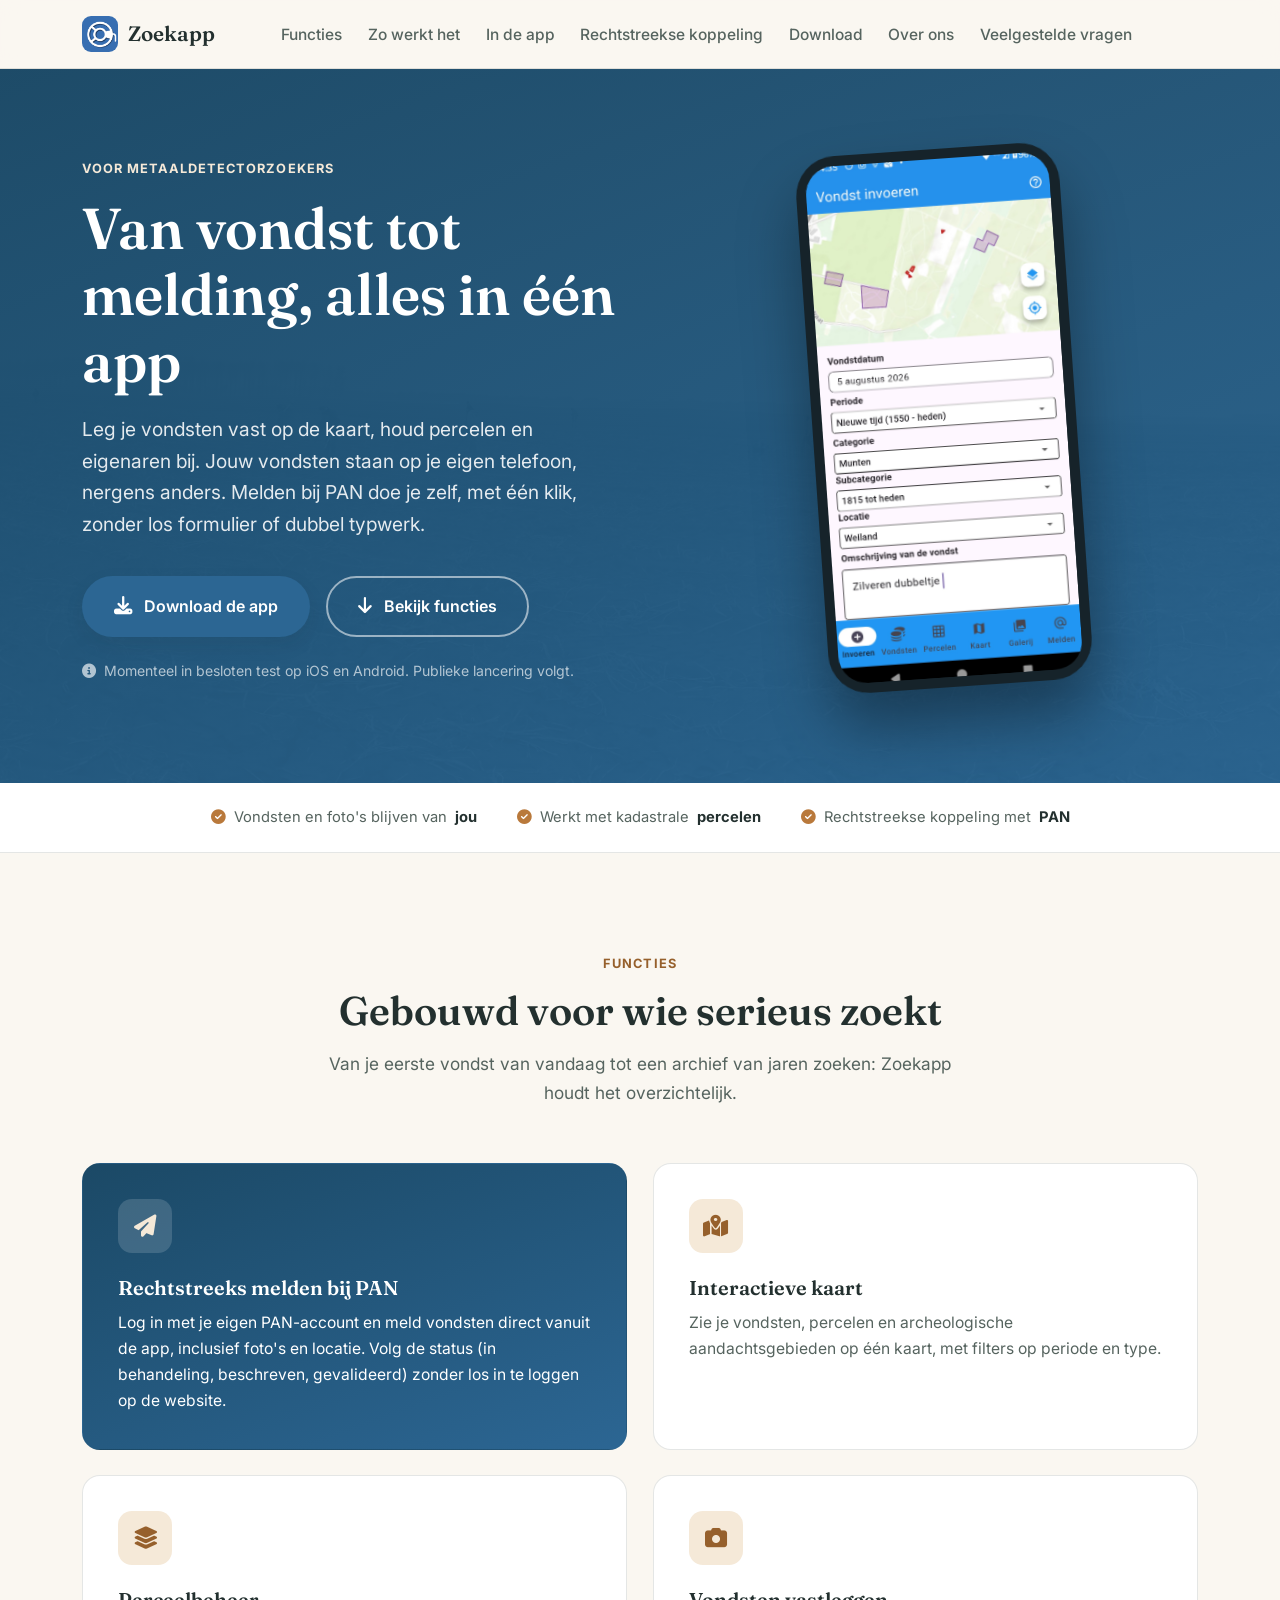
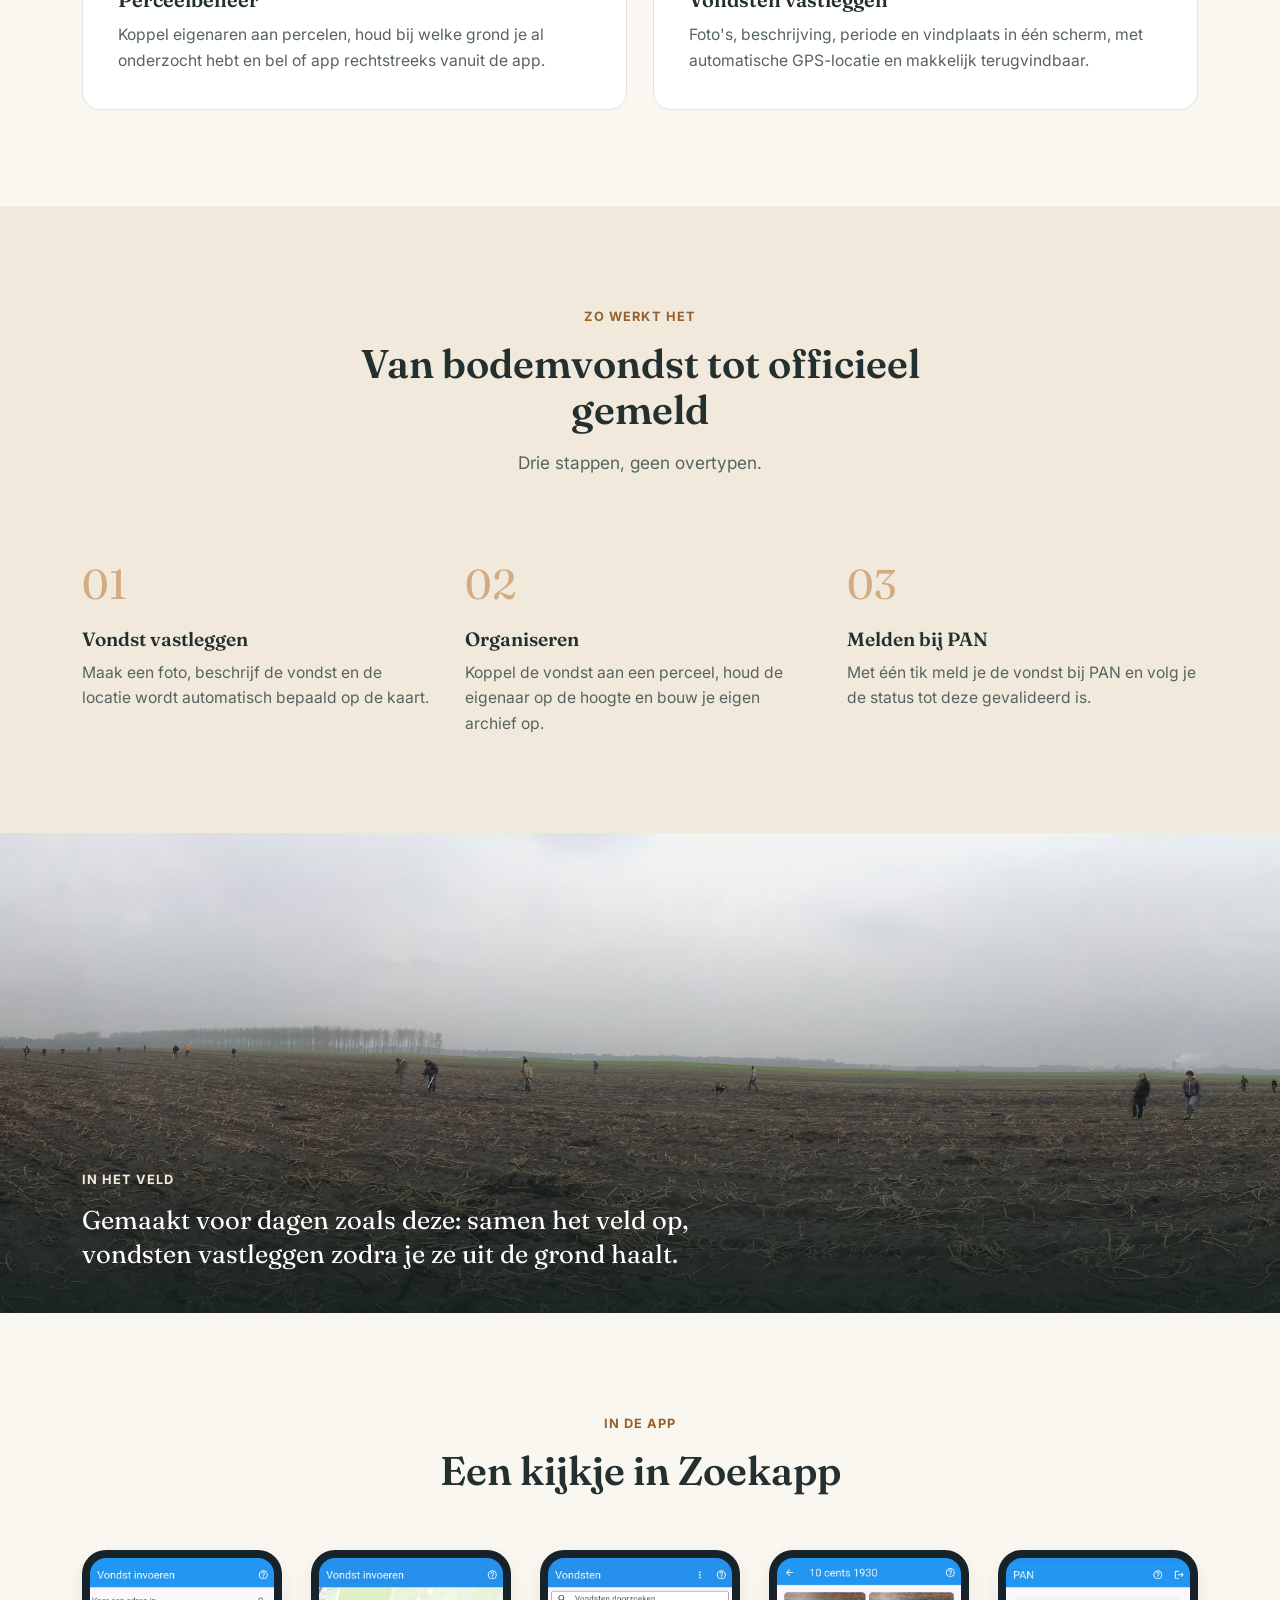
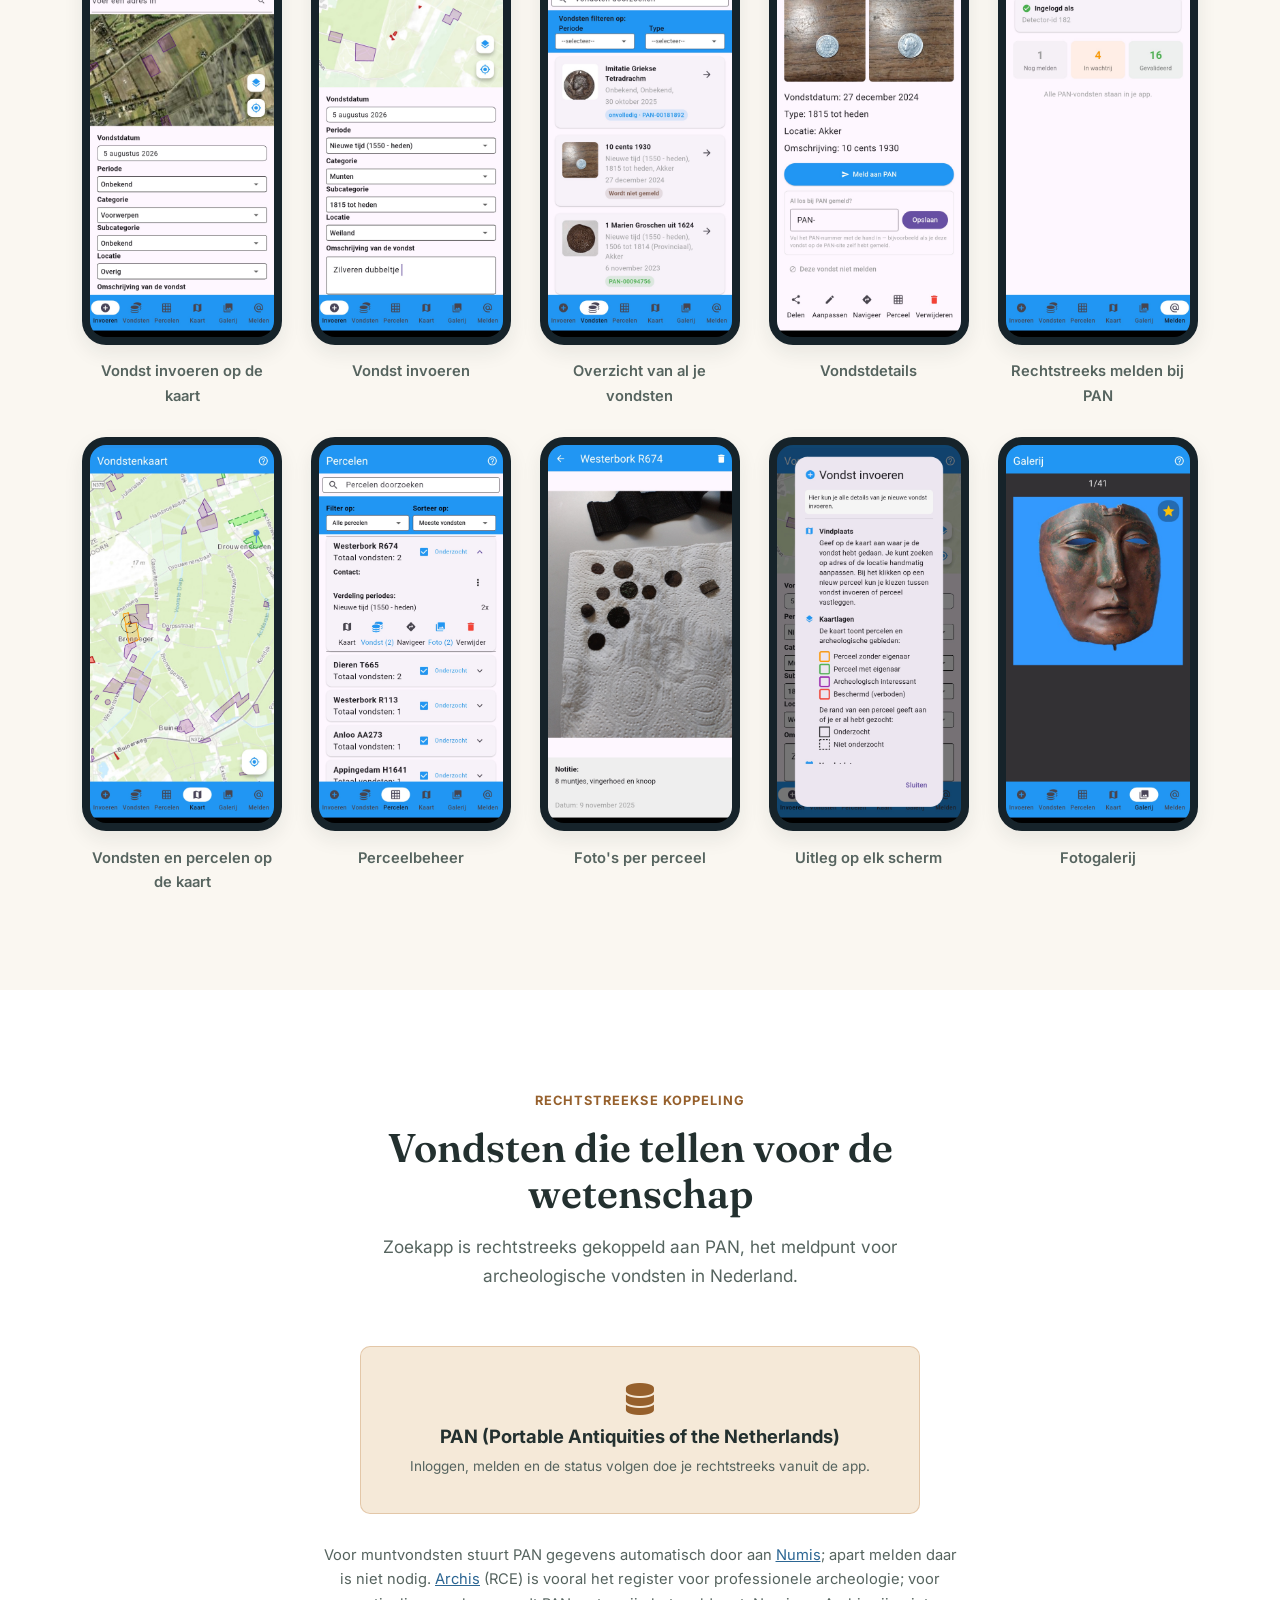
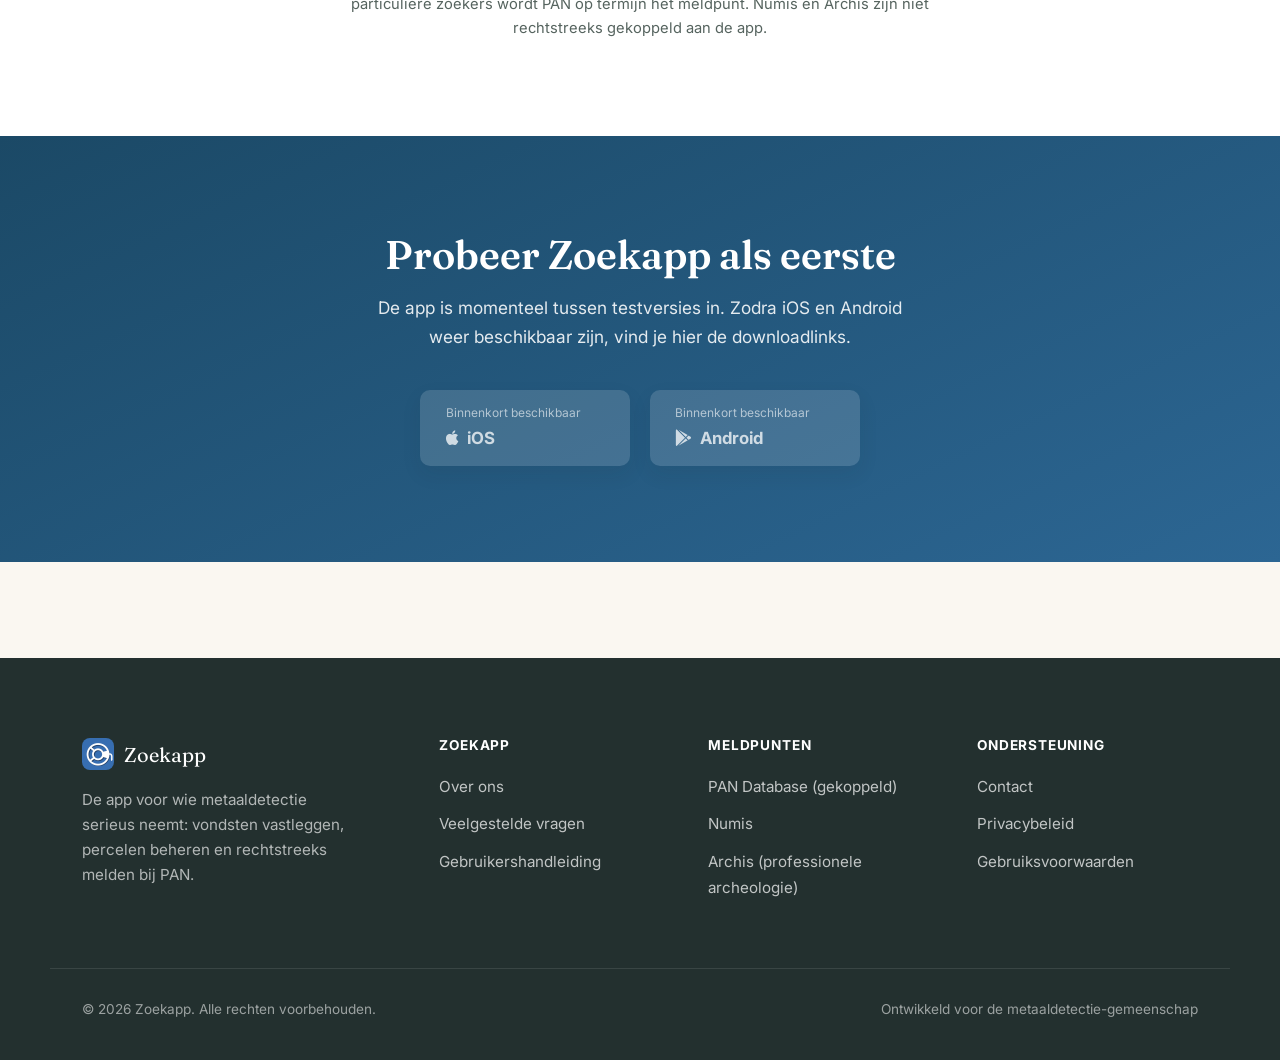
==== index.html @ bbab0caf "PAN omschrijven als meldpunt i.p.v. hoofddatabase op homepage en in gebruikershandleiding Co-Authore" ====
<!DOCTYPE html>
<html lang="nl">
<head>
    <meta charset="UTF-8">
    <meta name="viewport" content="width=device-width, initial-scale=1.0">
    <meta name="description" content="Zoekapp is de app voor metaaldetectorzoekers: leg vondsten vast op de kaart, beheer percelen en eigenaren, en meld vondsten rechtstreeks bij PAN.">
    <title>Zoekapp: vondsten vastleggen, percelen beheren, melden bij PAN</title>
    <link rel="icon" href="images/icoon-zoekapp.png">
    <link rel="preconnect" href="https://fonts.googleapis.com">
    <link rel="preconnect" href="https://fonts.gstatic.com" crossorigin>
    <link href="https://fonts.googleapis.com/css2?family=Fraunces:opsz,wght@9..144,500;9..144,600;9..144,700&family=Inter:wght@400;500;600;700&display=swap" rel="stylesheet">
    <link rel="stylesheet" href="https://cdnjs.cloudflare.com/ajax/libs/font-awesome/6.4.0/css/all.min.css">
    <link rel="stylesheet" href="css/style.css">
    <style>
        /* ---------- Hero ---------- */
        .hero {
            position: relative;
            overflow: hidden;
            padding: 4rem 0 6rem;
            background: var(--primary-dark);
        }

        .hero::before {
            content: '';
            position: absolute;
            inset: 0;
            background: url('images/header.jpg') center 30% / cover no-repeat;
            opacity: 0.32;
            mix-blend-mode: luminosity;
        }

        .hero::after {
            content: '';
            position: absolute;
            inset: 0;
            background: linear-gradient(160deg, rgba(27, 73, 102, 0.96), rgba(44, 102, 147, 0.88));
        }

        .hero-inner {
            position: relative;
            z-index: 2;
            max-width: var(--max-width);
            margin: 0 auto;
            padding: 1rem 2rem 0;
            display: grid;
            grid-template-columns: 1.05fr 0.95fr;
            gap: 3rem;
            align-items: center;
        }

        .hero-content .eyebrow {
            color: var(--bronze-light);
            justify-content: flex-start;
        }

        .hero-content h1 {
            font-size: clamp(2.4rem, 4.6vw, 3.6rem);
            color: var(--white);
            margin: 1rem 0 1.2rem;
        }

        .hero-content p.lead {
            font-size: 1.2rem;
            color: rgba(255, 255, 255, 0.88);
            max-width: 520px;
            margin-bottom: 2.2rem;
        }

        .hero-ctas {
            display: flex;
            gap: 1rem;
            flex-wrap: wrap;
        }

        .hero-note {
            margin-top: 1.4rem;
            font-size: 0.88rem;
            color: rgba(255, 255, 255, 0.65);
            display: flex;
            align-items: center;
            gap: 0.5rem;
        }

        /* Phone + floating artefacts */
        .hero-visual {
            position: relative;
            display: flex;
            justify-content: center;
            align-items: center;
            min-height: 460px;
        }

        .phone {
            width: 264px;
            height: 538px;
            background: #16232a;
            border-radius: 40px;
            padding: 10px;
            box-shadow: 0 35px 60px rgba(0, 0, 0, 0.35);
            transform: rotate(-4deg);
            transform-style: preserve-3d;
            will-change: transform;
            z-index: 2;
        }

        .phone-screen {
            width: 100%;
            height: 100%;
            border-radius: 28px;
            overflow: hidden;
            background: var(--parchment);
        }

        .phone-screen img {
            width: 100%;
            height: 100%;
            object-fit: cover;
        }

        @keyframes heroIn {
            from { opacity: 0; transform: translateY(18px); }
            to { opacity: 1; transform: translateY(0); }
        }

        .hero-content .eyebrow,
        .hero-content h1,
        .hero-content p.lead,
        .hero-content .hero-ctas,
        .hero-content .hero-note,
        .hero-visual {
            opacity: 0;
            animation: heroIn 0.8s ease forwards;
        }

        .hero-content .eyebrow { animation-delay: 0.05s; }
        .hero-content h1 { animation-delay: 0.16s; }
        .hero-content p.lead { animation-delay: 0.3s; }
        .hero-content .hero-ctas { animation-delay: 0.42s; }
        .hero-content .hero-note { animation-delay: 0.52s; }
        .hero-visual { animation-delay: 0.3s; }

        @media (prefers-reduced-motion: reduce) {
            .hero-content .eyebrow,
            .hero-content h1,
            .hero-content p.lead,
            .hero-content .hero-ctas,
            .hero-content .hero-note,
            .hero-visual {
                opacity: 1;
                animation: none;
            }
        }

        @media (max-width: 960px) {
            .hero-inner {
                grid-template-columns: 1fr;
                text-align: center;
            }
            .hero-content .eyebrow { justify-content: center; }
            .hero-content p.lead { margin-left: auto; margin-right: auto; }
            .hero-ctas { justify-content: center; }
            .hero-note { justify-content: center; flex-wrap: wrap; text-align: center; }
            .hero-visual { margin-top: 2rem; padding: 0 2.2rem; }
        }

        @media (max-width: 480px) {
            .phone { width: 190px; height: 388px; }
        }

        /* ---------- Trust strip ---------- */
        .trust-strip {
            background: var(--white);
            border-bottom: 1px solid var(--line);
            padding: 1.4rem 0;
        }

        .trust-strip .container {
            display: flex;
            flex-wrap: wrap;
            gap: 0.8rem 2.5rem;
            align-items: center;
            justify-content: center;
            font-size: 0.92rem;
            color: var(--ink-soft);
        }

        .trust-strip strong {
            color: var(--ink);
        }

        .trust-strip span {
            display: inline-flex;
            align-items: center;
            gap: 0.5rem;
        }

        .trust-strip i {
            color: var(--bronze);
        }

        /* ---------- Section headings ---------- */
        .section {
            padding: 6rem 0;
        }

        .section-head {
            max-width: 640px;
            margin: 0 auto 3.5rem;
            text-align: center;
        }

        .section-head h2 {
            font-size: clamp(1.9rem, 3.2vw, 2.5rem);
            margin: 0.8rem 0 1rem;
        }

        .section-head p {
            color: var(--ink-soft);
            font-size: 1.08rem;
        }

        /* ---------- Features ---------- */
        .features-grid {
            display: grid;
            grid-template-columns: repeat(2, 1fr);
            gap: 1.6rem;
        }

        .feature-card {
            background: var(--white);
            border: 1px solid var(--line);
            border-radius: var(--radius);
            padding: 2.2rem;
            transition: transform 0.25s ease, box-shadow 0.25s ease;
        }

        .feature-card:hover {
            transform: translateY(-6px);
            box-shadow: var(--shadow);
        }

        .feature-card.featured {
            background: linear-gradient(160deg, var(--primary-dark), var(--primary));
            color: var(--white);
            border-color: transparent;
        }

        .feature-card.featured h3,
        .feature-card.featured p {
            color: var(--white);
        }

        .feature-card.featured .feature-icon {
            background: rgba(255, 255, 255, 0.15);
            color: var(--bronze-light);
        }

        .feature-icon {
            width: 54px;
            height: 54px;
            border-radius: 14px;
            background: var(--bronze-light);
            color: var(--bronze-dark);
            display: flex;
            align-items: center;
            justify-content: center;
            font-size: 1.4rem;
            margin-bottom: 1.4rem;
        }

        .feature-card h3 {
            font-size: 1.25rem;
            margin-bottom: 0.7rem;
        }

        .feature-card p {
            color: var(--ink-soft);
            font-size: 0.98rem;
        }

        @media (max-width: 760px) {
            .features-grid { grid-template-columns: 1fr; }
        }

        /* ---------- How it works ---------- */
        .how {
            background: var(--parchment-alt);
        }

        .how-steps {
            display: grid;
            grid-template-columns: repeat(3, 1fr);
            gap: 2rem;
            counter-reset: step;
        }

        .how-step {
            position: relative;
            padding-top: 1rem;
        }

        .how-step::before {
            counter-increment: step;
            content: counter(step, decimal-leading-zero);
            font-family: var(--font-display);
            font-size: 2.6rem;
            color: var(--bronze);
            opacity: 0.55;
            display: block;
            margin-bottom: 0.6rem;
        }

        .how-step h3 {
            font-size: 1.2rem;
            margin-bottom: 0.6rem;
        }

        .how-step p {
            color: var(--ink-soft);
            font-size: 0.98rem;
        }

        @media (max-width: 760px) {
            .how-steps { grid-template-columns: 1fr; gap: 2.5rem; }
        }

        /* ---------- Field moment (full-bleed photo) ---------- */
        .field-moment {
            position: relative;
            height: clamp(320px, 42vw, 480px);
            overflow: hidden;
        }

        .field-moment img {
            width: 100%;
            height: 100%;
            object-fit: cover;
            object-position: center 42%;
        }

        .field-moment::after {
            content: '';
            position: absolute;
            inset: 0;
            background: linear-gradient(0deg, rgba(20, 32, 31, 0.85) 0%, rgba(20, 32, 31, 0.15) 45%, rgba(20, 32, 31, 0.05) 100%);
        }

        .field-moment-caption {
            position: absolute;
            left: 0;
            right: 0;
            bottom: 0;
            padding: 2.6rem 2rem;
            z-index: 2;
        }

        .field-moment-caption .eyebrow {
            color: var(--bronze-light);
        }

        .field-moment-caption p {
            color: var(--white);
            font-size: clamp(1.15rem, 2.4vw, 1.6rem);
            font-family: var(--font-display);
            max-width: 640px;
            margin-top: 0.7rem;
            line-height: 1.35;
        }

        /* ---------- Screenshots ---------- */
        .screenshot-grid {
            display: grid;
            grid-template-columns: repeat(auto-fit, minmax(190px, 1fr));
            gap: 1.8rem;
        }

        .screenshot-phone {
            background: #16232a;
            border-radius: 24px;
            padding: 8px;
            box-shadow: var(--shadow-sm);
            transition: transform 0.3s ease, box-shadow 0.3s ease;
        }

        .screenshot-phone:hover {
            transform: translateY(-6px);
            box-shadow: var(--shadow);
        }

        .screenshot-phone-screen {
            border-radius: 16px;
            overflow: hidden;
            aspect-ratio: 9 / 18.5;
        }

        .screenshot-phone-screen img {
            width: 100%;
            height: 100%;
            object-fit: cover;
        }

        .screenshot p {
            text-align: center;
            font-weight: 600;
            font-size: 0.92rem;
            margin-top: 0.9rem;
            color: var(--ink-soft);
        }

        /* ---------- Partners ---------- */
        .partners {
            background: var(--white);
        }

        .partner-grid {
            display: grid;
            grid-template-columns: repeat(3, 1fr);
            gap: 1.4rem;
        }

        .partner-card {
            border: 1px solid var(--line);
            border-radius: var(--radius-sm);
            padding: 1.6rem;
            text-align: center;
            text-decoration: none;
            color: var(--ink);
            transition: border-color 0.2s ease, transform 0.2s ease;
        }

        .partner-card:hover {
            border-color: var(--primary);
            transform: translateY(-3px);
        }

        .partner-card i {
            font-size: 1.6rem;
            color: var(--primary);
            margin-bottom: 0.7rem;
        }

        .partner-card h4 {
            font-family: var(--font-body);
            font-size: 1rem;
            margin-bottom: 0.3rem;
        }

        .partner-card span {
            font-size: 0.85rem;
            color: var(--ink-soft);
        }

        .partner-grid-single {
            grid-template-columns: 1fr;
            max-width: 560px;
            margin: 0 auto;
        }

        .partner-card-featured {
            background: var(--bronze-light);
            border-color: rgba(185, 121, 59, 0.3);
            padding: 2.2rem;
        }

        .partner-card-featured i {
            font-size: 2rem;
            color: var(--bronze-dark);
        }

        .partner-card-featured h4 {
            font-size: 1.15rem;
            font-weight: 700;
        }

        .partner-note {
            max-width: 640px;
            margin: 1.8rem auto 0;
            text-align: center;
            font-size: 0.92rem;
            color: var(--ink-soft);
        }

        .partner-note a {
            color: var(--primary);
        }

        @media (max-width: 760px) {
            .partner-grid { grid-template-columns: 1fr; }
        }

        /* ---------- CTA / download ---------- */
        .cta {
            background: linear-gradient(155deg, var(--primary-dark), var(--primary));
            color: var(--white);
            text-align: center;
            padding: 6rem 0;
        }

        .cta h2 {
            color: var(--white);
            font-size: clamp(1.9rem, 3.2vw, 2.5rem);
            margin-bottom: 1rem;
        }

        .cta p {
            color: rgba(255, 255, 255, 0.88);
            max-width: 560px;
            margin: 0 auto 2.4rem;
            font-size: 1.08rem;
        }

        .store-buttons {
            display: flex;
            gap: 1.2rem;
            justify-content: center;
            flex-wrap: wrap;
        }

        .store-btn {
            display: inline-flex;
            flex-direction: column;
            align-items: flex-start;
            gap: 0.1rem;
            background: var(--white);
            color: var(--ink);
            padding: 0.85rem 1.6rem;
            border-radius: var(--radius-sm);
            text-decoration: none;
            min-width: 210px;
            box-shadow: var(--shadow-sm);
            transition: transform 0.2s ease;
        }

        .store-btn:hover {
            transform: translateY(-3px);
        }

        .store-btn small {
            font-size: 0.75rem;
            color: var(--ink-soft);
        }

        .store-btn strong {
            font-size: 1.05rem;
            display: flex;
            align-items: center;
            gap: 0.5rem;
        }

        .store-btn.disabled {
            background: rgba(255, 255, 255, 0.14);
            color: rgba(255, 255, 255, 0.75);
            cursor: default;
            pointer-events: none;
        }

        .store-btn.disabled small { color: rgba(255, 255, 255, 0.6); }
        .store-btn.disabled:hover { transform: none; }
    </style>
</head>
<body>
    <header class="site-header">
        <nav class="nav">
            <a href="index.html" class="nav-brand">
                <img src="images/icoon-zoekapp.png" alt="Zoekapp logo">
                Zoekapp
            </a>
            <ul class="nav-links">
                <li><a href="#functies">Functies</a></li>
                <li><a href="#zo-werkt-het">Zo werkt het</a></li>
                <li><a href="#in-de-app">In de app</a></li>
                <li><a href="#rechtstreekse-koppeling">Rechtstreekse koppeling</a></li>
                <li><a href="#download">Download</a></li>
                <li><a href="pages/over-ons.html">Over ons</a></li>
                <li><a href="pages/faq.html">Veelgestelde vragen</a></li>
            </ul>
            <div class="nav-actions">
                <button class="nav-toggle" aria-label="Menu" aria-expanded="false"><i class="fas fa-bars"></i></button>
            </div>
        </nav>
    </header>

    <!-- Hero -->
    <section class="hero">
        <div class="hero-inner">
            <div class="hero-content">
                <span class="eyebrow">Voor metaaldetectorzoekers</span>
                <h1>Van vondst tot melding, alles in &eacute;&eacute;n app</h1>
                <p class="lead">Leg je vondsten vast op de kaart, houd percelen en eigenaren bij. Jouw vondsten staan op je eigen telefoon, nergens anders. Melden bij PAN doe je zelf, met &eacute;&eacute;n klik, zonder los formulier of dubbel typwerk.</p>
                <div class="hero-ctas">
                    <a href="#download" class="btn btn-primary"><i class="fas fa-download"></i> Download de app</a>
                    <a href="#functies" class="btn btn-ghost"><i class="fas fa-arrow-down"></i> Bekijk functies</a>
                </div>
                <p class="hero-note"><i class="fas fa-circle-info"></i> Momenteel in besloten test op iOS en Android. Publieke lancering volgt.</p>
            </div>
            <div class="hero-visual">
                <div class="phone">
                    <div class="phone-screen">
                        <img src="images/vondst-invoeren.jpg" alt="Schermafbeelding: vondst invoeren in Zoekapp">
                    </div>
                </div>
            </div>
        </div>
    </section>

    <div class="trust-strip">
        <div class="container">
            <span><i class="fas fa-check-circle"></i> Vondsten en foto's blijven van <strong>jou</strong></span>
            <span><i class="fas fa-check-circle"></i> Werkt met kadastrale <strong>percelen</strong></span>
            <span><i class="fas fa-check-circle"></i> Rechtstreekse koppeling met <strong>PAN</strong></span>
        </div>
    </div>

    <!-- Features -->
    <section class="section" id="functies">
        <div class="container">
            <div class="section-head reveal">
                <span class="eyebrow">Functies</span>
                <h2>Gebouwd voor wie serieus zoekt</h2>
                <p>Van je eerste vondst van vandaag tot een archief van jaren zoeken: Zoekapp houdt het overzichtelijk.</p>
            </div>
            <div class="features-grid reveal-group">
                <div class="feature-card featured reveal">
                    <div class="feature-icon"><i class="fas fa-paper-plane"></i></div>
                    <h3>Rechtstreeks melden bij PAN</h3>
                    <p>Log in met je eigen PAN-account en meld vondsten direct vanuit de app, inclusief foto's en locatie. Volg de status (in behandeling, beschreven, gevalideerd) zonder los in te loggen op de website.</p>
                </div>
                <div class="feature-card reveal">
                    <div class="feature-icon"><i class="fas fa-map-marked-alt"></i></div>
                    <h3>Interactieve kaart</h3>
                    <p>Zie je vondsten, percelen en archeologische aandachtsgebieden op &eacute;&eacute;n kaart, met filters op periode en type.</p>
                </div>
                <div class="feature-card reveal">
                    <div class="feature-icon"><i class="fas fa-layer-group"></i></div>
                    <h3>Perceelbeheer</h3>
                    <p>Koppel eigenaren aan percelen, houd bij welke grond je al onderzocht hebt en bel of app rechtstreeks vanuit de app.</p>
                </div>
                <div class="feature-card reveal">
                    <div class="feature-icon"><i class="fas fa-camera"></i></div>
                    <h3>Vondsten vastleggen</h3>
                    <p>Foto's, beschrijving, periode en vindplaats in &eacute;&eacute;n scherm, met automatische GPS-locatie en makkelijk terugvindbaar.</p>
                </div>
            </div>
        </div>
    </section>

    <!-- How it works -->
    <section class="section how" id="zo-werkt-het">
        <div class="container">
            <div class="section-head reveal">
                <span class="eyebrow">Zo werkt het</span>
                <h2>Van bodemvondst tot officieel gemeld</h2>
                <p>Drie stappen, geen overtypen.</p>
            </div>
            <div class="how-steps reveal-group">
                <div class="how-step reveal">
                    <h3>Vondst vastleggen</h3>
                    <p>Maak een foto, beschrijf de vondst en de locatie wordt automatisch bepaald op de kaart.</p>
                </div>
                <div class="how-step reveal">
                    <h3>Organiseren</h3>
                    <p>Koppel de vondst aan een perceel, houd de eigenaar op de hoogte en bouw je eigen archief op.</p>
                </div>
                <div class="how-step reveal">
                    <h3>Melden bij PAN</h3>
                    <p>Met &eacute;&eacute;n tik meld je de vondst bij PAN en volg je de status tot deze gevalideerd is.</p>
                </div>
            </div>
        </div>
    </section>

    <!-- Field moment -->
    <section class="field-moment reveal">
        <img src="images/header.jpg" alt="Groep zoekers tijdens een gezamenlijke metaaldetectie-rally op het veld">
        <div class="field-moment-caption container">
            <span class="eyebrow">In het veld</span>
            <p>Gemaakt voor dagen zoals deze: samen het veld op, vondsten vastleggen zodra je ze uit de grond haalt.</p>
        </div>
    </section>

    <!-- Screenshots -->
    <section class="section" id="in-de-app">
        <div class="container">
            <div class="section-head reveal">
                <span class="eyebrow">In de app</span>
                <h2>Een kijkje in Zoekapp</h2>
            </div>
            <div class="screenshot-grid reveal-group">
                <div class="screenshot reveal">
                    <div class="screenshot-phone">
                        <div class="screenshot-phone-screen">
                            <img src="images/vondst-invoeren-kaart.jpg" alt="Vondst invoeren: kaartlagen">
                        </div>
                    </div>
                    <p>Vondst invoeren op de kaart</p>
                </div>
                <div class="screenshot reveal">
                    <div class="screenshot-phone">
                        <div class="screenshot-phone-screen">
                            <img src="images/vondst-invoeren.jpg" alt="Vondst invoeren interface">
                        </div>
                    </div>
                    <p>Vondst invoeren</p>
                </div>
                <div class="screenshot reveal">
                    <div class="screenshot-phone">
                        <div class="screenshot-phone-screen">
                            <img src="images/vondsten.jpg" alt="Vondsten overzicht">
                        </div>
                    </div>
                    <p>Overzicht van al je vondsten</p>
                </div>
                <div class="screenshot reveal">
                    <div class="screenshot-phone">
                        <div class="screenshot-phone-screen">
                            <img src="images/vondst-detail.jpg" alt="Vondst detail">
                        </div>
                    </div>
                    <p>Vondstdetails</p>
                </div>
                <div class="screenshot reveal">
                    <div class="screenshot-phone">
                        <div class="screenshot-phone-screen">
                            <img src="images/melden.jpg" alt="PAN Melden-tabblad">
                        </div>
                    </div>
                    <p>Rechtstreeks melden bij PAN</p>
                </div>
                <div class="screenshot reveal">
                    <div class="screenshot-phone">
                        <div class="screenshot-phone-screen">
                            <img src="images/kaart-vondsten.jpg" alt="Vondstenkaart met clusters">
                        </div>
                    </div>
                    <p>Vondsten en percelen op de kaart</p>
                </div>
                <div class="screenshot reveal">
                    <div class="screenshot-phone">
                        <div class="screenshot-phone-screen">
                            <img src="images/percelen-info.jpg" alt="Perceelbeheer">
                        </div>
                    </div>
                    <p>Perceelbeheer</p>
                </div>
                <div class="screenshot reveal">
                    <div class="screenshot-phone">
                        <div class="screenshot-phone-screen">
                            <img src="images/percelen-fotos.jpg" alt="Perceelfoto's">
                        </div>
                    </div>
                    <p>Foto's per perceel</p>
                </div>
                <div class="screenshot reveal">
                    <div class="screenshot-phone">
                        <div class="screenshot-phone-screen">
                            <img src="images/helpfunctie.jpg" alt="Helpfunctie in de app">
                        </div>
                    </div>
                    <p>Uitleg op elk scherm</p>
                </div>
                <div class="screenshot reveal">
                    <div class="screenshot-phone">
                        <div class="screenshot-phone-screen">
                            <img src="images/galerij.jpg" alt="Fotogalerij">
                        </div>
                    </div>
                    <p>Fotogalerij</p>
                </div>
            </div>
        </div>
    </section>

    <!-- Partners -->
    <section class="section partners" id="rechtstreekse-koppeling">
        <div class="container">
            <div class="section-head reveal">
                <span class="eyebrow">Rechtstreekse koppeling</span>
                <h2>Vondsten die tellen voor de wetenschap</h2>
                <p>Zoekapp is rechtstreeks gekoppeld aan PAN, het meldpunt voor archeologische vondsten in Nederland.</p>
            </div>
            <div class="partner-grid partner-grid-single reveal">
                <a class="partner-card partner-card-featured" href="https://www.portable-antiquities.nl/" target="_blank">
                    <i class="fas fa-database"></i>
                    <h4>PAN (Portable Antiquities of the Netherlands)</h4>
                    <span>Inloggen, melden en de status volgen doe je rechtstreeks vanuit de app.</span>
                </a>
            </div>
            <p class="partner-note reveal">Voor muntvondsten stuurt PAN gegevens automatisch door aan <a href="https://muntvondsten.dnb.nl/#/" target="_blank">Numis</a>; apart melden daar is niet nodig. <a href="https://formulier.cultureelerfgoed.nl/archis/vondstmeldingsformulier" target="_blank">Archis</a> (RCE) is vooral het register voor professionele archeologie; voor particuliere zoekers wordt PAN op termijn het meldpunt. Numis en Archis zijn niet rechtstreeks gekoppeld aan de app.</p>
        </div>
    </section>

    <!-- CTA / download -->
    <section class="cta" id="download">
        <div class="container reveal">
            <h2>Probeer Zoekapp als eerste</h2>
            <p>De app is momenteel tussen testversies in. Zodra iOS en Android weer beschikbaar zijn, vind je hier de downloadlinks.</p>
            <div class="store-buttons">
                <div class="store-btn disabled" aria-disabled="true">
                    <small>Binnenkort beschikbaar</small>
                    <strong><i class="fab fa-apple"></i> iOS</strong>
                </div>
                <div class="store-btn disabled" aria-disabled="true">
                    <small>Binnenkort beschikbaar</small>
                    <strong><i class="fab fa-google-play"></i> Android</strong>
                </div>
            </div>
        </div>
    </section>

    <footer class="site-footer">
        <div class="footer-grid">
            <div>
                <div class="footer-brand">
                    <img src="images/icoon-zoekapp.png" alt="Zoekapp logo">
                    Zoekapp
                </div>
                <p style="color: rgba(255,255,255,0.65); font-size: 0.95rem; max-width: 280px;">De app voor wie metaaldetectie serieus neemt: vondsten vastleggen, percelen beheren en rechtstreeks melden bij PAN.</p>
            </div>
            <div class="footer-col">
                <h3>Zoekapp</h3>
                <ul>
                    <li><a href="pages/over-ons.html">Over ons</a></li>
                    <li><a href="pages/faq.html">Veelgestelde vragen</a></li>
                    <li><a href="documents/gebruikershandleiding.pdf" target="_blank">Gebruikershandleiding</a></li>
                </ul>
            </div>
            <div class="footer-col">
                <h3>Meldpunten</h3>
                <ul>
                    <li><a href="https://www.portable-antiquities.nl/" target="_blank">PAN Database (gekoppeld)</a></li>
                    <li><a href="https://muntvondsten.dnb.nl/#/" target="_blank">Numis</a></li>
                    <li><a href="https://formulier.cultureelerfgoed.nl/archis/vondstmeldingsformulier" target="_blank">Archis (professionele archeologie)</a></li>
                </ul>
            </div>
            <div class="footer-col">
                <h3>Ondersteuning</h3>
                <ul>
                    <li><a href="mailto:otorenbosch.developer@gmail.com">Contact</a></li>
                    <li><a href="pages/privacy.html">Privacybeleid</a></li>
                    <li><a href="pages/voorwaarden.html">Gebruiksvoorwaarden</a></li>
                </ul>
            </div>
        </div>
        <div class="footer-bottom">
            <p>&copy; 2026 Zoekapp. Alle rechten voorbehouden.</p>
            <p>Ontwikkeld voor de metaaldetectie-gemeenschap</p>
        </div>
    </footer>

    <script src="js/nav.js"></script>
    <script src="js/reveal.js"></script>
    <script src="js/hero-tilt.js"></script>
</body>
</html>
---- css/style.css ----
/* ==========================================================================
   Zoekapp: gedeeld stijlsysteem
   Gebruikt door index.html en alle pagina's in /pages
   ========================================================================== */

:root {
    /* Merkblauw, afgeleid van het app-icoon */
    --primary: #2C6693;
    --primary-dark: #1B4966;
    --primary-light: #EAF2F8;

    /* Bronskleur: verwijst naar munten/artefacten, i.p.v. generiek geel */
    --bronze: #B9793B;
    --bronze-dark: #96602C;
    --bronze-light: #F5E9D8;

    /* Warme, perkament-achtige neutralen i.p.v. steriel wit */
    --parchment: #FAF7F1;
    --parchment-alt: #F1EADC;
    --white: #FFFFFF;
    --ink: #23302F;
    --ink-soft: #56645F;
    --line: rgba(35, 48, 47, 0.12);

    --font-display: 'Fraunces', Georgia, 'Times New Roman', serif;
    --font-body: 'Inter', -apple-system, BlinkMacSystemFont, 'Segoe UI', Roboto, sans-serif;

    --radius: 18px;
    --radius-sm: 10px;
    --shadow: 0 20px 45px rgba(27, 40, 39, 0.12);
    --shadow-sm: 0 8px 20px rgba(27, 40, 39, 0.08);
    --max-width: 1180px;
}

* {
    margin: 0;
    padding: 0;
    box-sizing: border-box;
}

html {
    scroll-behavior: smooth;
}

body {
    font-family: var(--font-body);
    color: var(--ink);
    background: var(--parchment);
    line-height: 1.65;
    -webkit-font-smoothing: antialiased;
}

img {
    max-width: 100%;
    display: block;
}

a {
    color: inherit;
}

h1, h2, h3, h4 {
    font-family: var(--font-display);
    font-weight: 600;
    line-height: 1.15;
    color: var(--ink);
}

.container {
    max-width: var(--max-width);
    margin: 0 auto;
    padding: 0 2rem;
}

.eyebrow {
    display: inline-flex;
    align-items: center;
    gap: 0.5rem;
    font-size: 0.8rem;
    font-weight: 700;
    letter-spacing: 0.08em;
    text-transform: uppercase;
    color: var(--bronze-dark);
}

/* ---------- Buttons ---------- */
.btn {
    display: inline-flex;
    align-items: center;
    justify-content: center;
    gap: 0.7rem;
    padding: 0.95rem 1.9rem;
    border-radius: 50px;
    font-weight: 600;
    font-size: 1rem;
    text-decoration: none;
    border: 2px solid transparent;
    transition: transform 0.2s ease, box-shadow 0.2s ease, background 0.2s ease, color 0.2s ease;
    cursor: pointer;
    white-space: nowrap;
}

.btn i, .btn svg {
    font-size: 1.15rem;
}

.btn-primary {
    background: var(--primary);
    color: var(--white);
    box-shadow: var(--shadow-sm);
}

.btn-primary:hover {
    background: var(--primary-dark);
    transform: translateY(-2px);
    box-shadow: var(--shadow);
}

.btn-ghost {
    background: transparent;
    border-color: rgba(255, 255, 255, 0.55);
    color: var(--white);
}

.btn-ghost:hover {
    background: rgba(255, 255, 255, 0.12);
    border-color: var(--white);
}

.btn-outline {
    background: transparent;
    border-color: var(--line);
    color: var(--ink);
}

.btn-outline:hover {
    border-color: var(--primary);
    color: var(--primary);
}

.btn-disabled {
    background: rgba(35, 48, 47, 0.06);
    color: var(--ink-soft);
    cursor: default;
    box-shadow: none;
}

.btn-disabled:hover {
    transform: none;
}

.btn-small {
    padding: 0.6rem 1.2rem;
    font-size: 0.85rem;
}

/* ---------- Site navigation ---------- */
.site-header {
    position: sticky;
    top: 0;
    z-index: 100;
    background: rgba(250, 247, 241, 0.9);
    backdrop-filter: blur(10px);
    border-bottom: 1px solid var(--line);
}

.nav {
    display: flex;
    align-items: center;
    justify-content: space-between;
    padding: 1rem 2rem;
    max-width: var(--max-width);
    margin: 0 auto;
}

.nav-brand {
    display: flex;
    align-items: center;
    gap: 0.65rem;
    text-decoration: none;
    font-family: var(--font-display);
    font-weight: 600;
    font-size: 1.3rem;
    color: var(--ink);
}

.nav-brand img {
    width: 36px;
    height: 36px;
    border-radius: 9px;
}

.nav-links {
    display: flex;
    align-items: center;
    gap: 1.6rem;
    list-style: none;
}

.nav-links a {
    text-decoration: none;
    color: var(--ink-soft);
    font-weight: 500;
    font-size: 0.97rem;
    transition: color 0.2s ease;
}

.nav-links a:hover {
    color: var(--primary);
}

.nav-actions {
    display: flex;
    align-items: center;
    gap: 1rem;
}

.nav-toggle {
    display: none;
    background: none;
    border: none;
    font-size: 1.4rem;
    color: var(--ink);
    cursor: pointer;
}

@media (max-width: 1200px) {
    .nav-links {
        position: fixed;
        top: 68px;
        left: 0;
        right: 0;
        background: var(--parchment);
        border-bottom: 1px solid var(--line);
        flex-direction: column;
        align-items: flex-start;
        gap: 0;
        padding: 0.5rem 2rem 1rem;
        transform: translateY(-130%);
        opacity: 0;
        transition: transform 0.25s ease, opacity 0.25s ease;
    }

    .nav-links.open {
        transform: translateY(0);
        opacity: 1;
    }

    .nav-links li {
        width: 100%;
        border-top: 1px solid var(--line);
    }

    .nav-links a {
        display: block;
        padding: 0.9rem 0;
    }

    .nav-toggle {
        display: block;
    }
}

/* ---------- Page header (used on sub-pages) ---------- */
.page-header {
    background: linear-gradient(155deg, var(--primary-dark), var(--primary));
    padding: 5rem 2rem 4.5rem;
    color: var(--white);
    text-align: center;
}

.page-header .eyebrow {
    color: var(--bronze-light);
    justify-content: center;
}

.page-header h1 {
    font-size: clamp(2.2rem, 4vw, 3rem);
    margin: 1rem 0 0.8rem;
    color: var(--white);
}

.page-header p {
    font-size: 1.15rem;
    max-width: 700px;
    margin: 0 auto;
    opacity: 0.92;
}

/* ---------- Footer ---------- */
.site-footer {
    background: var(--ink);
    color: rgba(255, 255, 255, 0.85);
    padding: 5rem 0 2.5rem;
    margin-top: 6rem;
}

.footer-grid {
    display: grid;
    grid-template-columns: 1.4fr 1fr 1fr 1fr;
    gap: 3rem;
    max-width: var(--max-width);
    margin: 0 auto;
    padding: 0 2rem;
}

.footer-brand {
    display: flex;
    align-items: center;
    gap: 0.6rem;
    font-family: var(--font-display);
    font-size: 1.25rem;
    color: var(--white);
    margin-bottom: 1rem;
}

.footer-brand img {
    width: 32px;
    height: 32px;
    border-radius: 8px;
}

.footer-col h3 {
    font-family: var(--font-body);
    color: var(--white);
    font-size: 0.85rem;
    font-weight: 700;
    letter-spacing: 0.06em;
    text-transform: uppercase;
    margin-bottom: 1.2rem;
}

.footer-col ul {
    list-style: none;
}

.footer-col li {
    margin-bottom: 0.7rem;
}

.footer-col a {
    color: rgba(255, 255, 255, 0.72);
    text-decoration: none;
    font-size: 0.95rem;
    transition: color 0.2s ease;
}

.footer-col a:hover {
    color: var(--bronze-light);
}

.footer-bottom {
    max-width: var(--max-width);
    margin: 3.5rem auto 0;
    padding: 1.8rem 2rem 0;
    border-top: 1px solid rgba(255, 255, 255, 0.1);
    display: flex;
    justify-content: space-between;
    flex-wrap: wrap;
    gap: 0.8rem;
    font-size: 0.85rem;
    color: rgba(255, 255, 255, 0.55);
}

.footer-bottom a {
    color: rgba(255, 255, 255, 0.55);
    text-decoration: none;
}

.footer-bottom a:hover {
    color: var(--bronze-light);
}

@media (max-width: 860px) {
    .footer-grid {
        grid-template-columns: 1fr 1fr;
    }
}

@media (max-width: 560px) {
    .footer-grid {
        grid-template-columns: 1fr;
    }
}

/* ---------- Generic content sections (used on sub-pages) ---------- */
.content {
    max-width: 800px;
    margin: 0 auto;
    padding: 4.5rem 2rem;
}

.content-section {
    margin-bottom: 3rem;
}

.content-section h2 {
    color: var(--primary-dark);
    font-size: 1.7rem;
    margin-bottom: 1.2rem;
}

.content-section h3 {
    color: var(--bronze-dark);
    font-family: var(--font-body);
    font-size: 1.05rem;
    font-weight: 700;
    margin: 1.4rem 0 0.6rem;
}

.content-section p {
    margin-bottom: 1rem;
    color: var(--ink-soft);
}

.content-section ul, .content-section ol {
    margin: 0 0 1rem 1.4rem;
    color: var(--ink-soft);
}

.content-section li {
    margin-bottom: 0.5rem;
}

.content-section a {
    color: var(--primary);
    text-decoration: underline;
    text-decoration-color: rgba(44, 102, 147, 0.35);
    text-underline-offset: 2px;
}

.content-section strong {
    color: var(--ink);
}

.callout {
    background: var(--bronze-light);
    border: 1px solid rgba(185, 121, 59, 0.25);
    border-radius: var(--radius-sm);
    padding: 1.2rem 1.4rem;
    margin: 1.2rem 0;
    color: var(--ink);
}

.callout strong {
    color: var(--bronze-dark);
}

.last-updated {
    color: var(--ink-soft);
    font-style: italic;
    font-size: 0.92rem;
}

/* ---------- Scroll reveal ---------- */
.reveal {
    opacity: 0;
    transform: translateY(28px);
    transition: opacity 0.7s ease, transform 0.7s ease;
}

.reveal.revealed {
    opacity: 1;
    transform: translateY(0);
}

.reveal-group > .reveal:nth-child(1) { transition-delay: 0ms; }
.reveal-group > .reveal:nth-child(2) { transition-delay: 90ms; }
.reveal-group > .reveal:nth-child(3) { transition-delay: 180ms; }
.reveal-group > .reveal:nth-child(4) { transition-delay: 270ms; }
.reveal-group > .reveal:nth-child(5) { transition-delay: 360ms; }
.reveal-group > .reveal:nth-child(6) { transition-delay: 450ms; }

@media (prefers-reduced-motion: reduce) {
    .reveal {
        opacity: 1;
        transform: none;
        transition: none;
    }
}
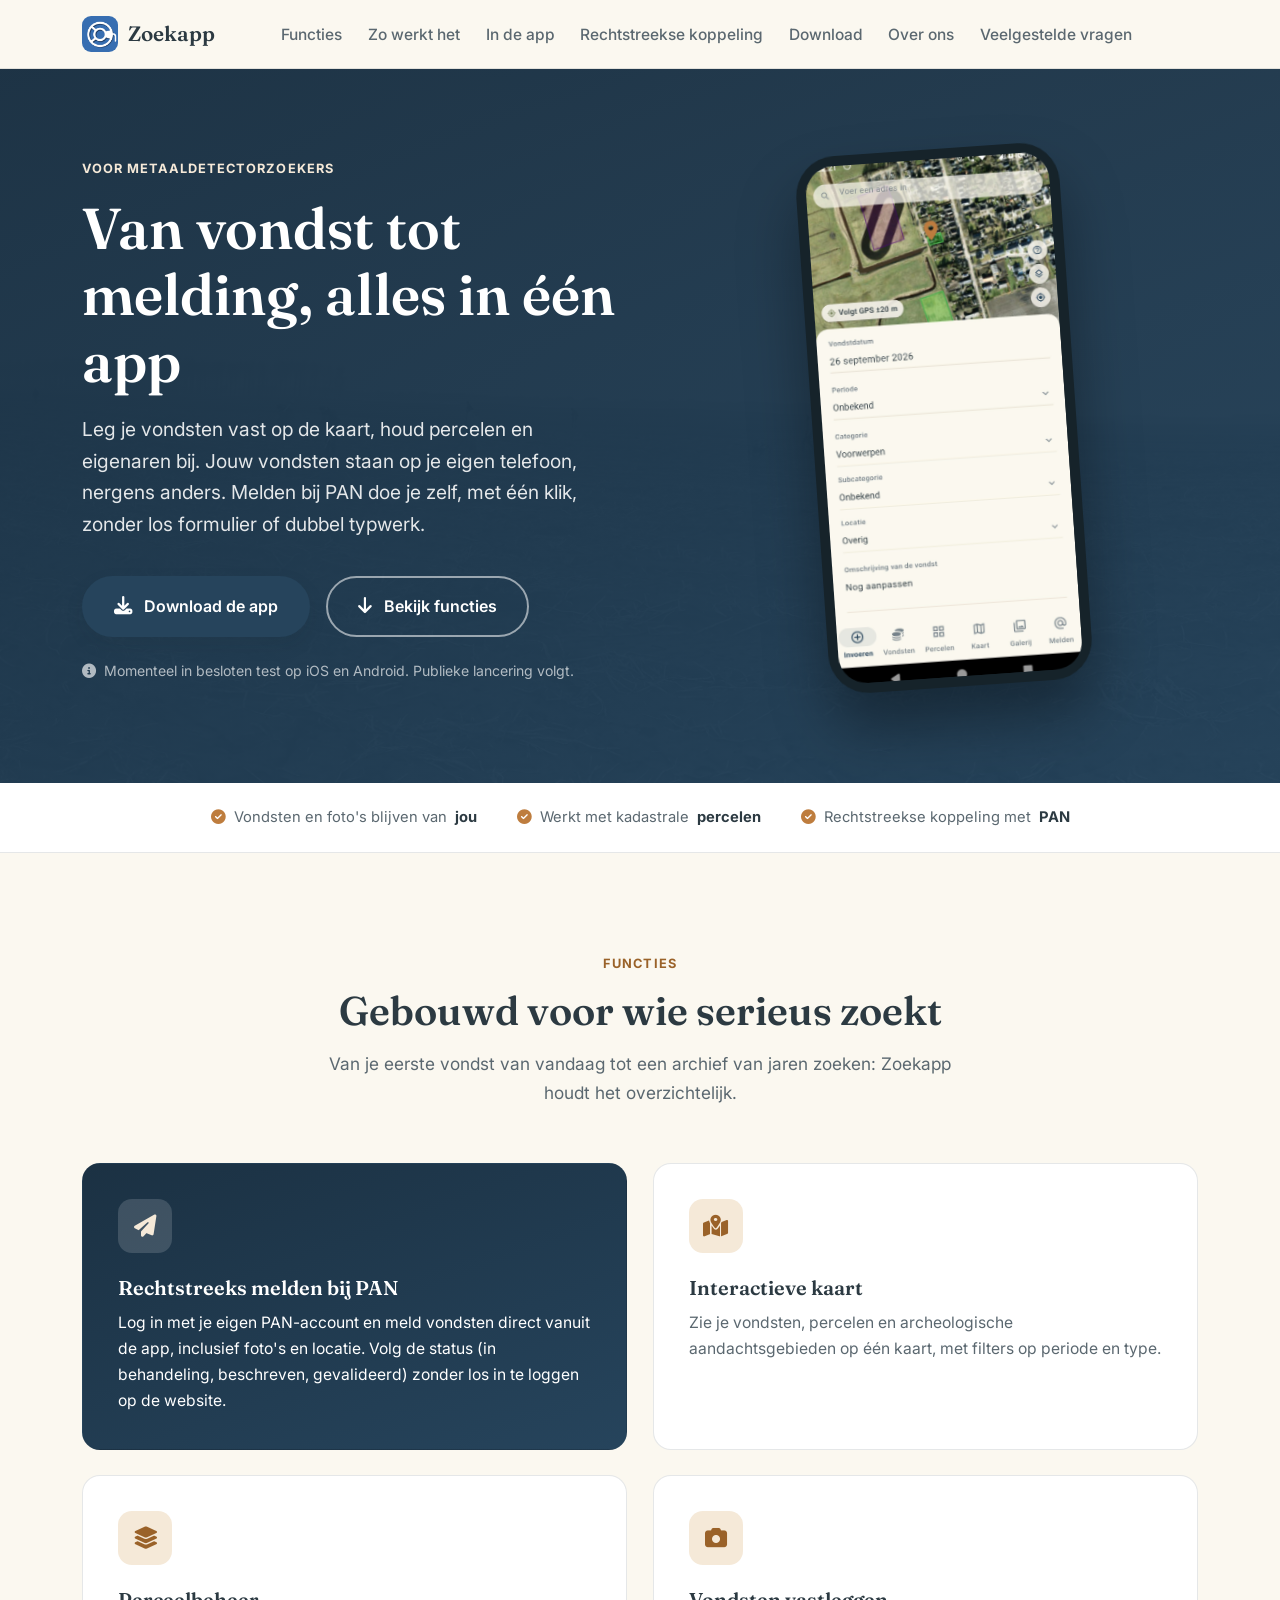
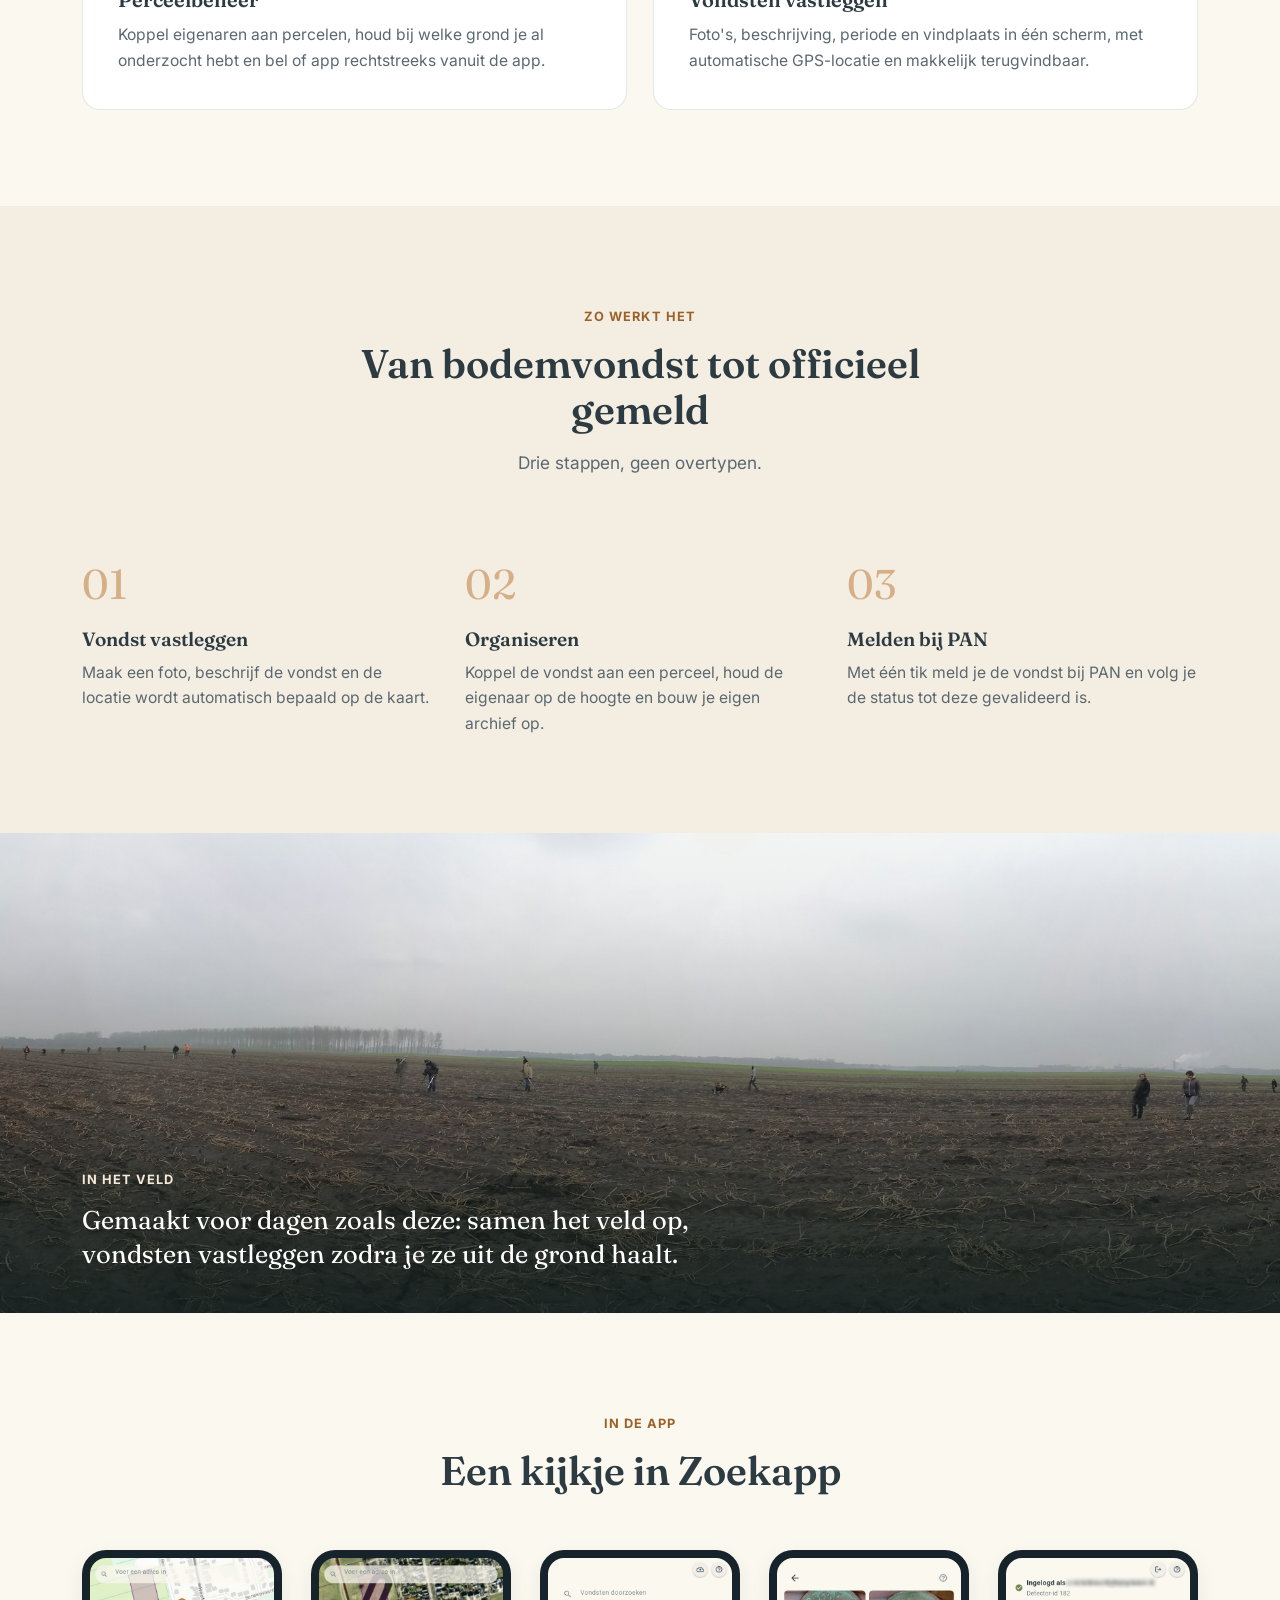
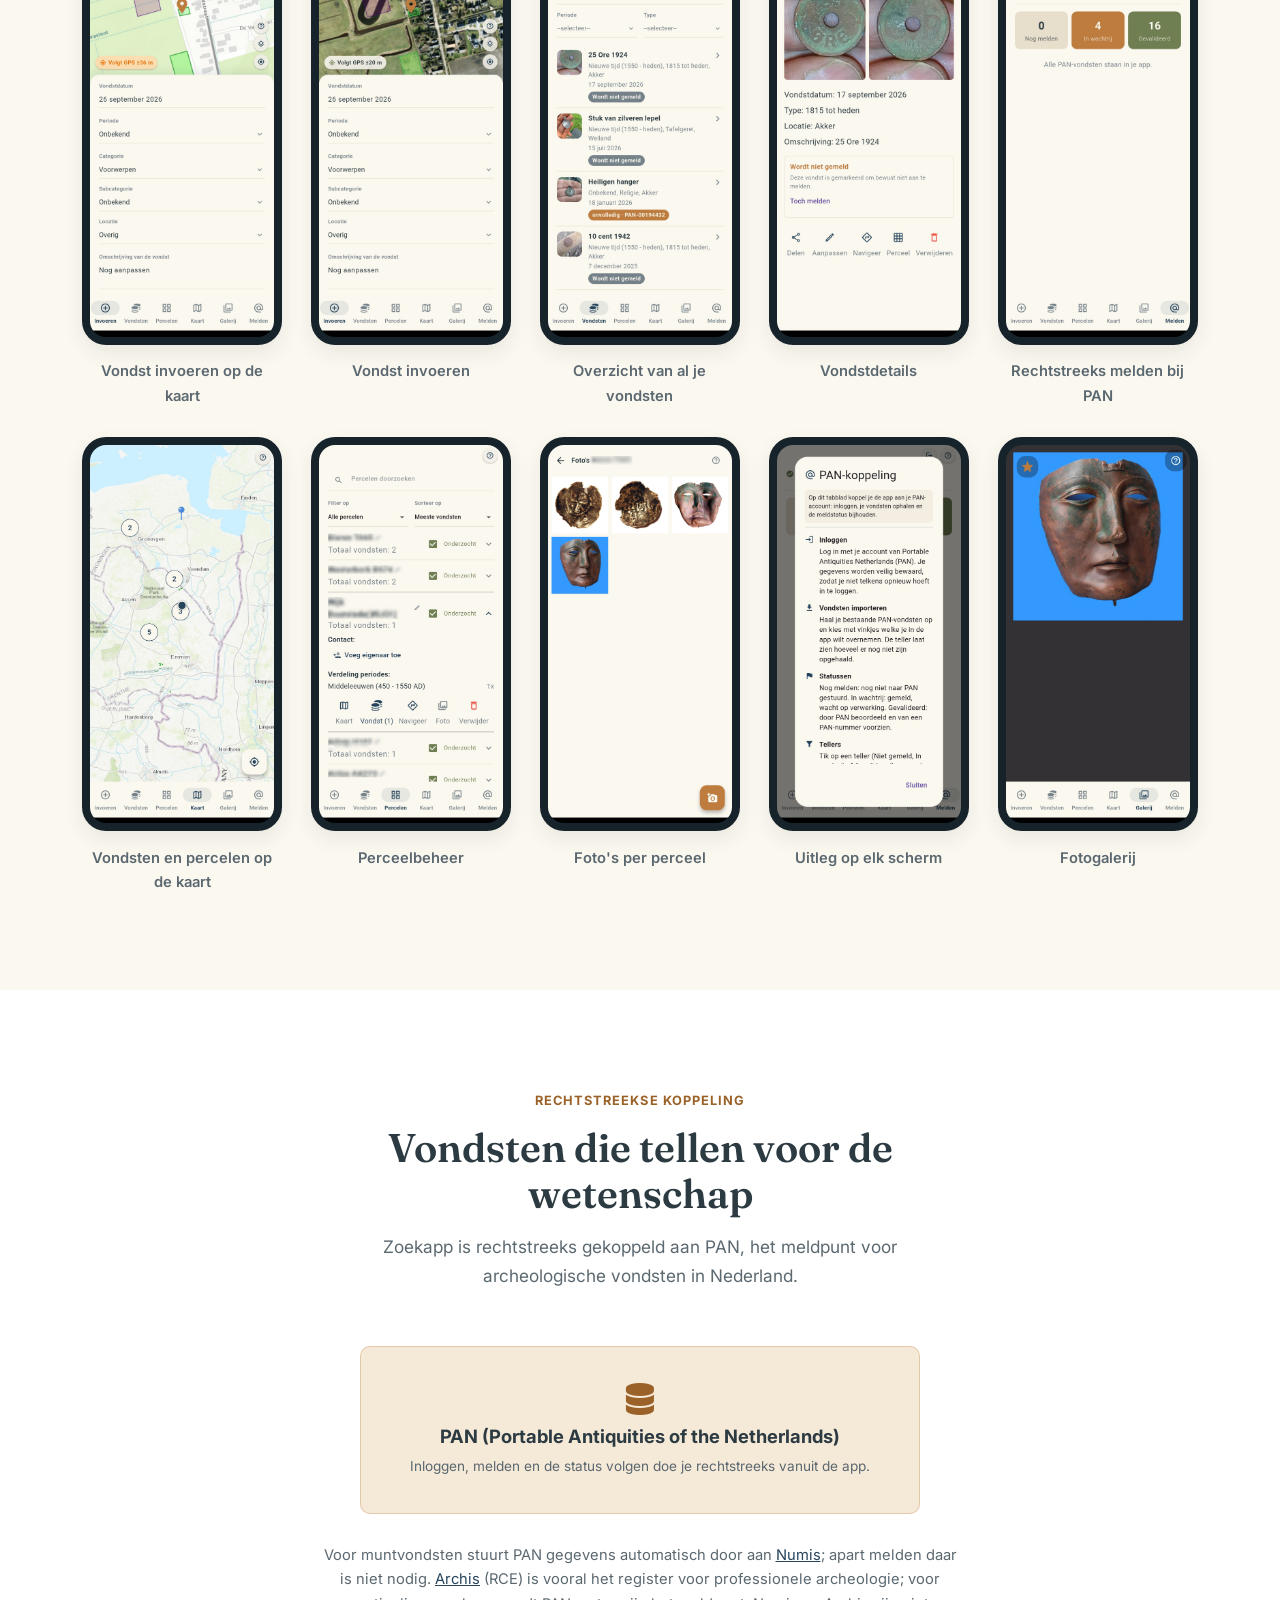
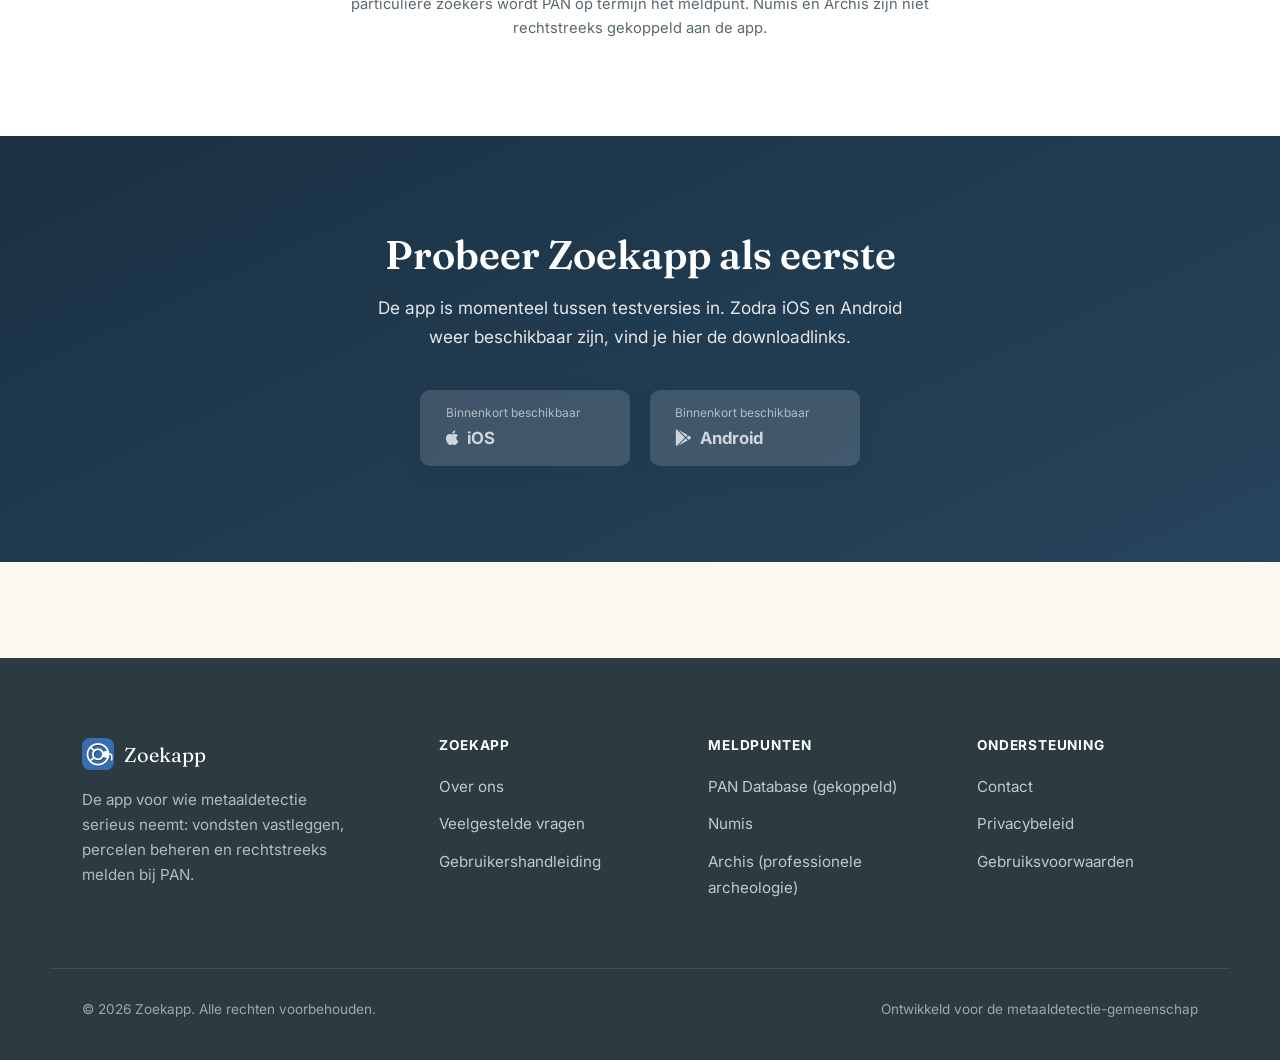
==== commit b37c06d9: "Website in de kleuren van de app-redesign: nieuwe screenshots (gevoelige gegevens geblurd), app-pale" ====
--- a/index.html
+++ b/index.html
@@ -33,7 +33,7 @@
             content: '';
             position: absolute;
             inset: 0;
-            background: linear-gradient(160deg, rgba(27, 73, 102, 0.96), rgba(44, 102, 147, 0.88));
+            background: linear-gradient(160deg, rgba(27, 49, 67, 0.96), rgba(38, 68, 92, 0.88));
         }
 
         .hero-inner {
@@ -458,7 +458,7 @@
 
         .partner-card-featured {
             background: var(--bronze-light);
-            border-color: rgba(185, 121, 59, 0.3);
+            border-color: rgba(190, 125, 62, 0.3);
             padding: 2.2rem;
         }
 
--- a/css/style.css
+++ b/css/style.css
@@ -4,23 +4,28 @@
    ========================================================================== */
 
 :root {
-    /* Merkblauw, afgeleid van het app-icoon */
-    --primary: #2C6693;
-    --primary-dark: #1B4966;
-    --primary-light: #EAF2F8;
+    /* Donkerblauw uit de app-huisstijl (Eleonora), ook de kleur van de locatiepin */
+    --primary: #26445C;
+    --primary-dark: #1B3143;
+    --primary-light: #E9EEF1;
+
+    /* Olijf en salie: rustige groentinten uit de app */
+    --olive: #6F7F52;
+    --sage: #A3B389;
+    --sage-light: #E8EDDD;
 
     /* Bronskleur: verwijst naar munten/artefacten, i.p.v. generiek geel */
-    --bronze: #B9793B;
-    --bronze-dark: #96602C;
+    --bronze: #BE7D3E;
+    --bronze-dark: #9A6229;
     --bronze-light: #F5E9D8;
 
     /* Warme, perkament-achtige neutralen i.p.v. steriel wit */
-    --parchment: #FAF7F1;
-    --parchment-alt: #F1EADC;
+    --parchment: #FBF8F0;
+    --parchment-alt: #F4EEE2;
     --white: #FFFFFF;
-    --ink: #23302F;
-    --ink-soft: #56645F;
-    --line: rgba(35, 48, 47, 0.12);
+    --ink: #2C3A42;
+    --ink-soft: #5B6870;
+    --line: rgba(44, 58, 66, 0.12);
 
     --font-display: 'Fraunces', Georgia, 'Times New Roman', serif;
     --font-body: 'Inter', -apple-system, BlinkMacSystemFont, 'Segoe UI', Roboto, sans-serif;
@@ -139,7 +144,7 @@
 }
 
 .btn-disabled {
-    background: rgba(35, 48, 47, 0.06);
+    background: rgba(44, 58, 66, 0.06);
     color: var(--ink-soft);
     cursor: default;
     box-shadow: none;
@@ -159,7 +164,7 @@
     position: sticky;
     top: 0;
     z-index: 100;
-    background: rgba(250, 247, 241, 0.9);
+    background: rgba(251, 248, 240, 0.9);
     backdrop-filter: blur(10px);
     border-bottom: 1px solid var(--line);
 }
@@ -425,7 +430,7 @@
 .content-section a {
     color: var(--primary);
     text-decoration: underline;
-    text-decoration-color: rgba(44, 102, 147, 0.35);
+    text-decoration-color: rgba(38, 68, 92, 0.35);
     text-underline-offset: 2px;
 }
 
@@ -435,7 +440,7 @@
 
 .callout {
     background: var(--bronze-light);
-    border: 1px solid rgba(185, 121, 59, 0.25);
+    border: 1px solid rgba(190, 125, 62, 0.25);
     border-radius: var(--radius-sm);
     padding: 1.2rem 1.4rem;
     margin: 1.2rem 0;
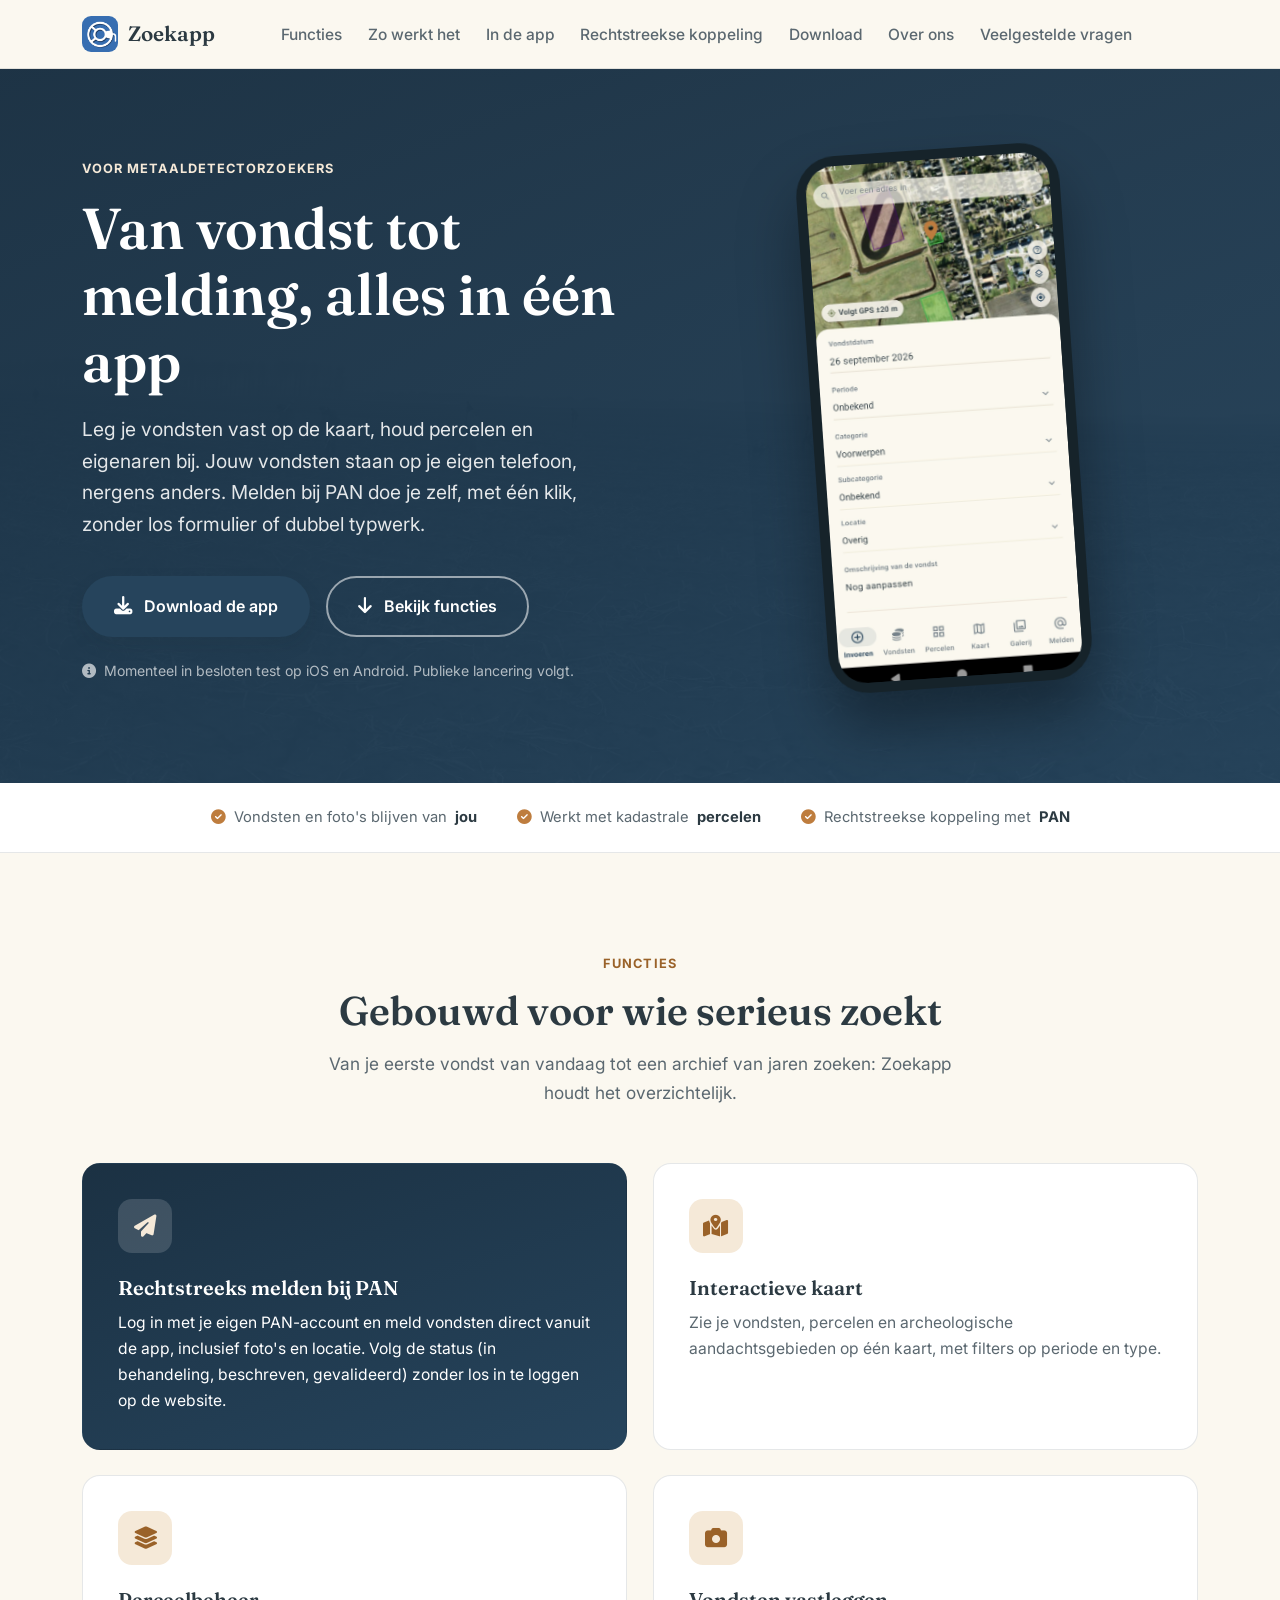
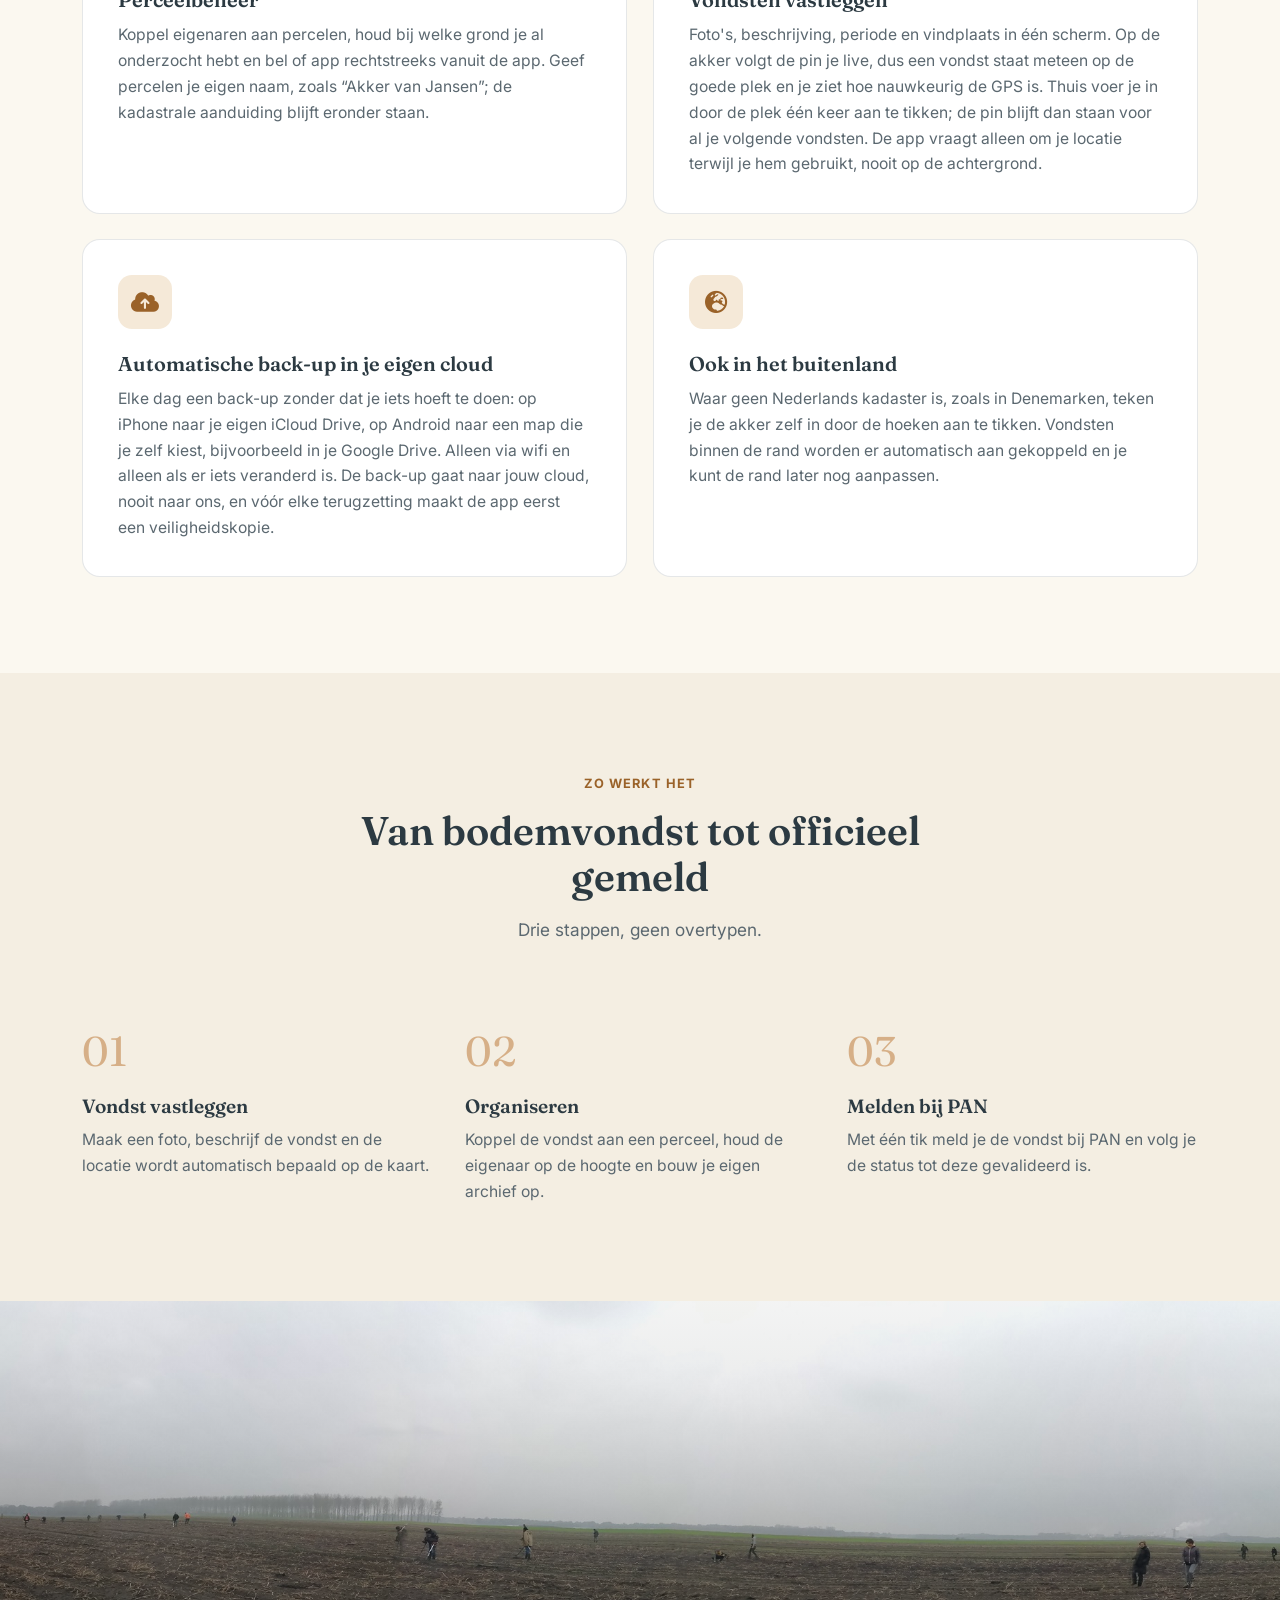
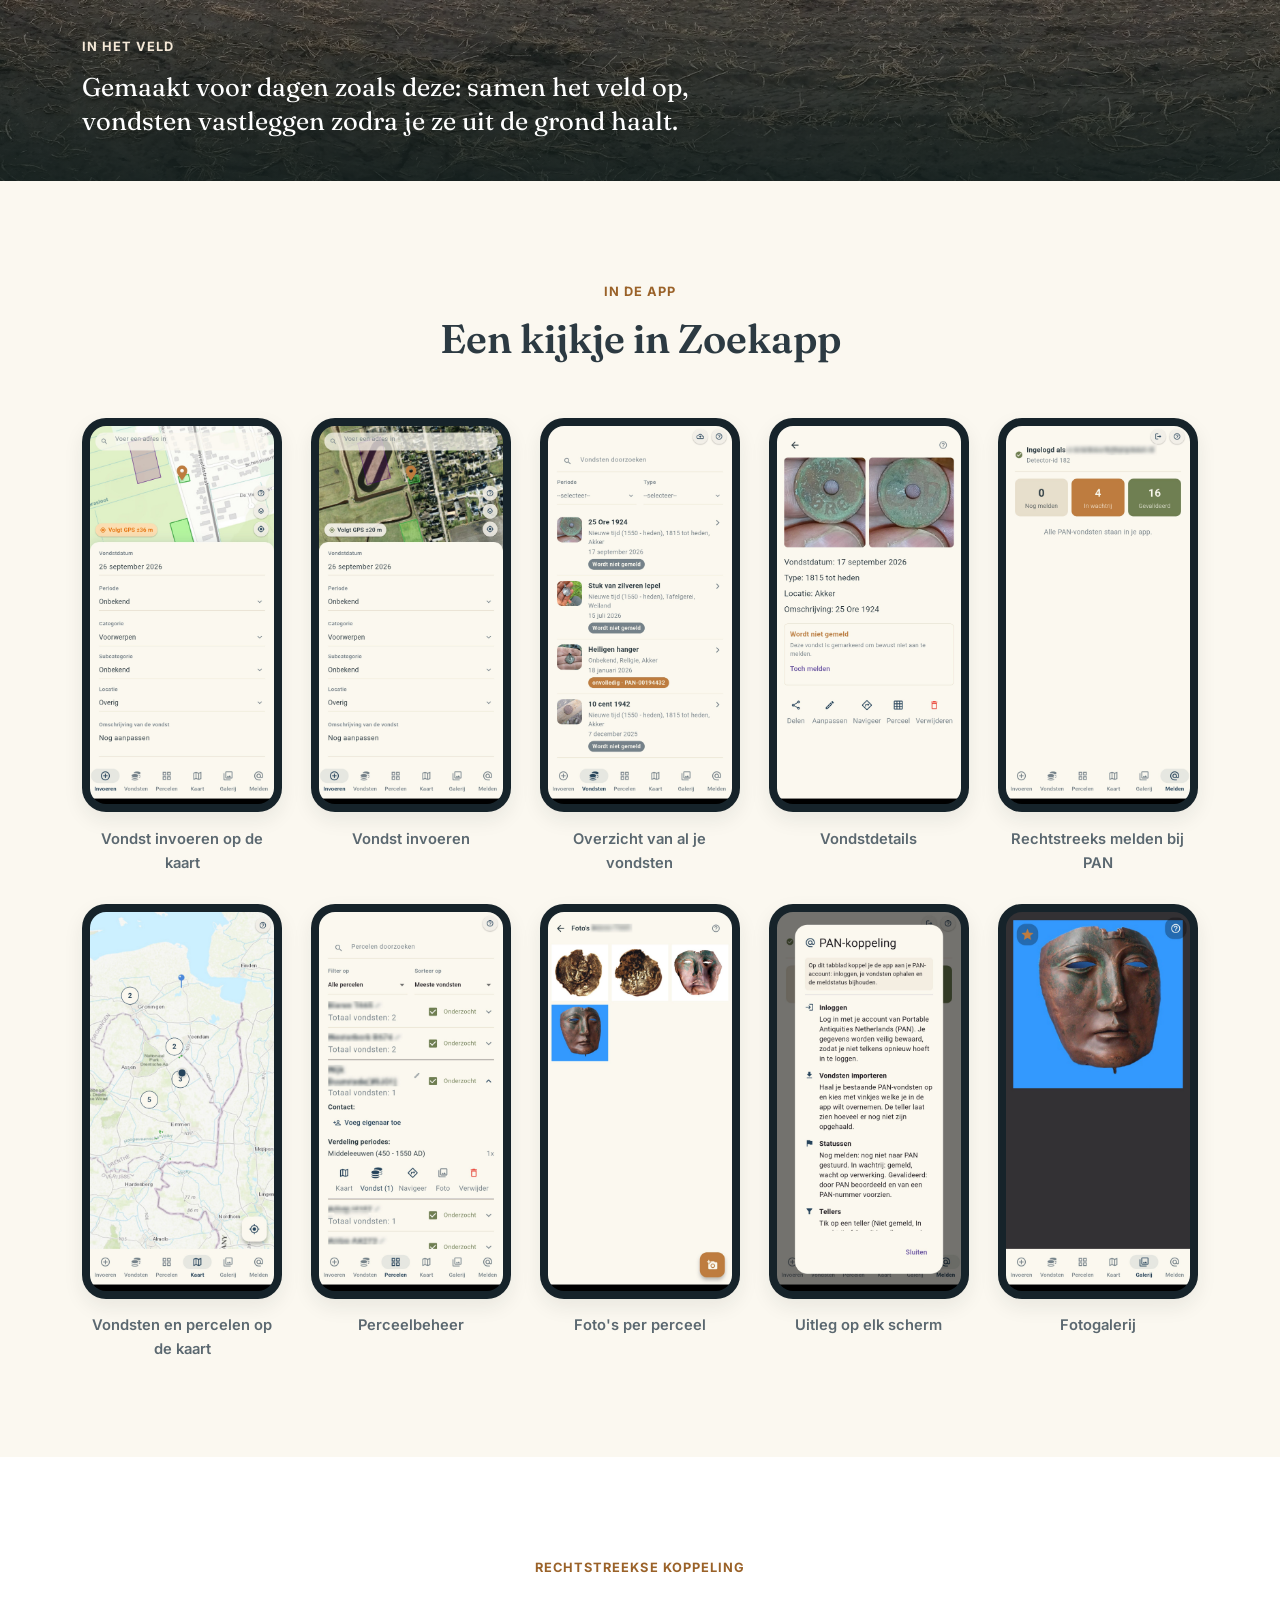
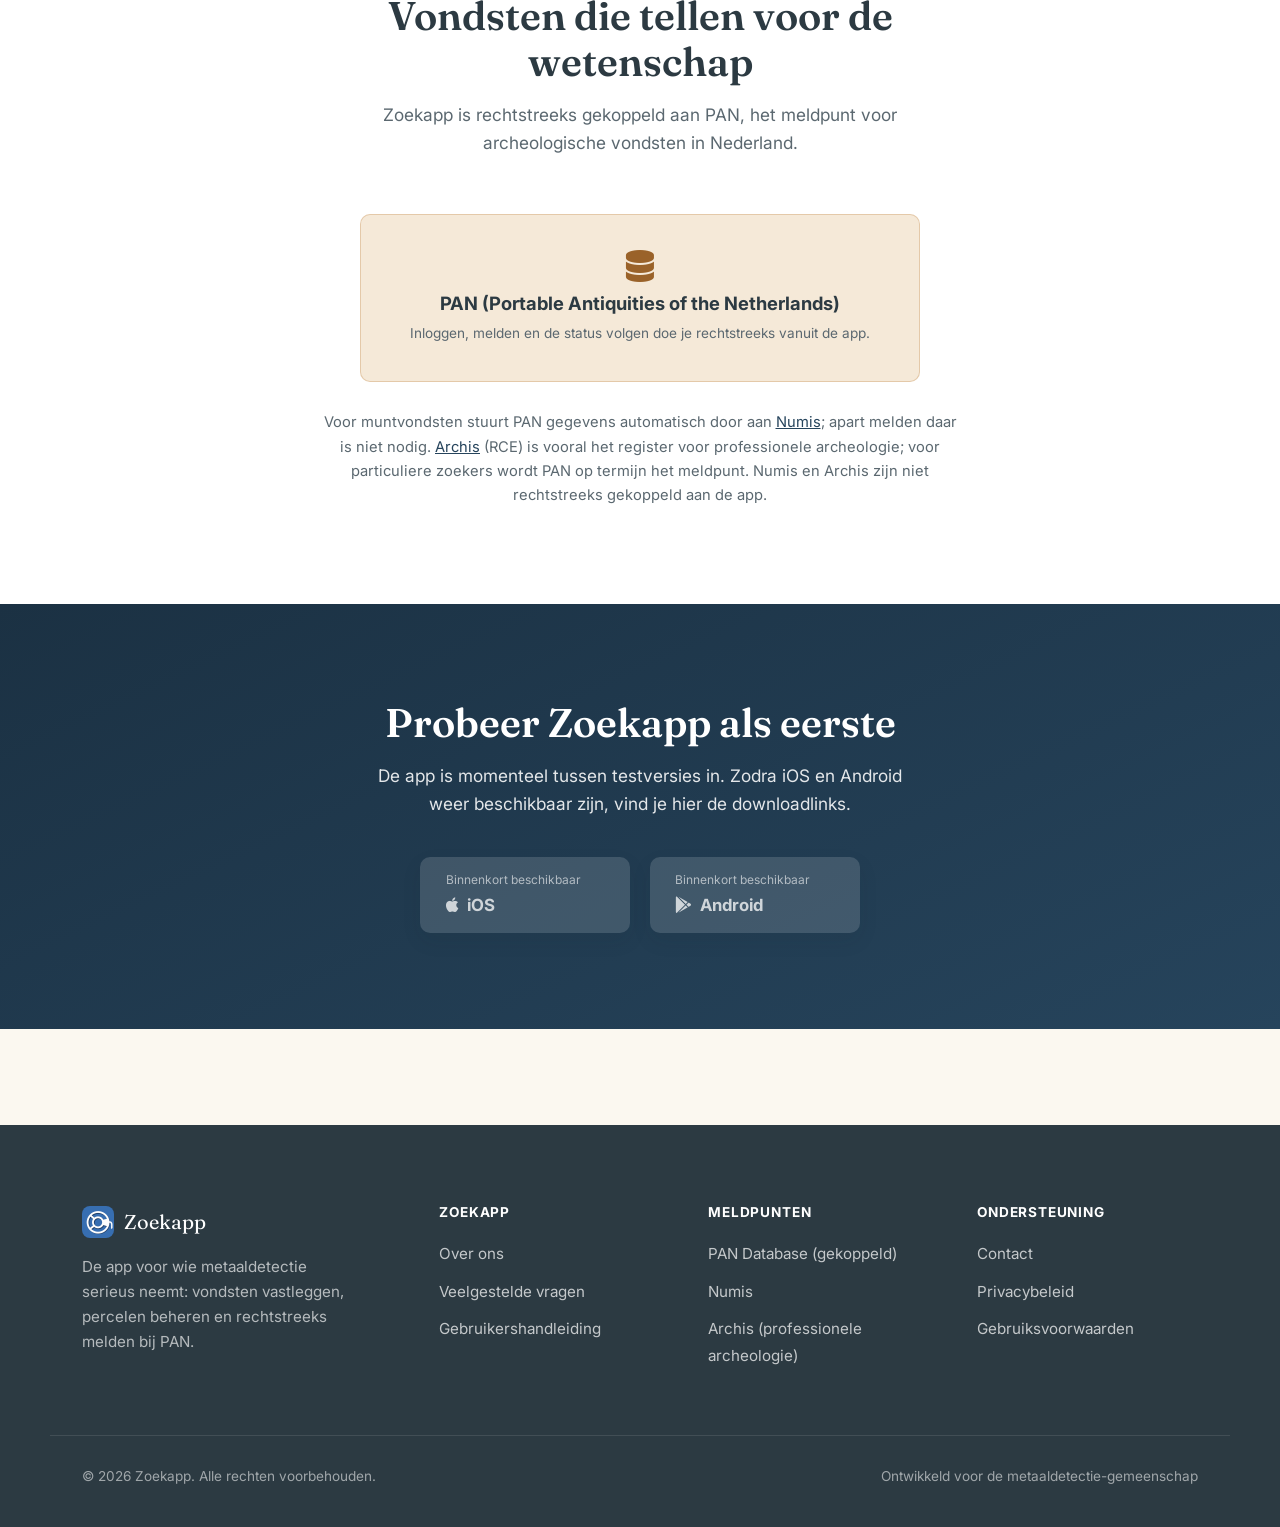
==== commit 306c6e19: "Nieuwe functies op site, FAQ en handleiding: automatische back-up in eigen cloud, slimme GPS, percee" ====
--- a/index.html
+++ b/index.html
@@ -633,12 +633,22 @@
                 <div class="feature-card reveal">
                     <div class="feature-icon"><i class="fas fa-layer-group"></i></div>
                     <h3>Perceelbeheer</h3>
-                    <p>Koppel eigenaren aan percelen, houd bij welke grond je al onderzocht hebt en bel of app rechtstreeks vanuit de app.</p>
+                    <p>Koppel eigenaren aan percelen, houd bij welke grond je al onderzocht hebt en bel of app rechtstreeks vanuit de app. Geef percelen je eigen naam, zoals &ldquo;Akker van Jansen&rdquo;; de kadastrale aanduiding blijft eronder staan.</p>
                 </div>
                 <div class="feature-card reveal">
                     <div class="feature-icon"><i class="fas fa-camera"></i></div>
                     <h3>Vondsten vastleggen</h3>
-                    <p>Foto's, beschrijving, periode en vindplaats in &eacute;&eacute;n scherm, met automatische GPS-locatie en makkelijk terugvindbaar.</p>
+                    <p>Foto's, beschrijving, periode en vindplaats in &eacute;&eacute;n scherm. Op de akker volgt de pin je live, dus een vondst staat meteen op de goede plek en je ziet hoe nauwkeurig de GPS is. Thuis voer je in door de plek &eacute;&eacute;n keer aan te tikken; de pin blijft dan staan voor al je volgende vondsten. De app vraagt alleen om je locatie terwijl je hem gebruikt, nooit op de achtergrond.</p>
+                </div>
+                <div class="feature-card reveal">
+                    <div class="feature-icon"><i class="fas fa-cloud-arrow-up"></i></div>
+                    <h3>Automatische back-up in je eigen cloud</h3>
+                    <p>Elke dag een back-up zonder dat je iets hoeft te doen: op iPhone naar je eigen iCloud Drive, op Android naar een map die je zelf kiest, bijvoorbeeld in je Google Drive. Alleen via wifi en alleen als er iets veranderd is. De back-up gaat naar jouw cloud, nooit naar ons, en v&oacute;&oacute;r elke terugzetting maakt de app eerst een veiligheidskopie.</p>
+                </div>
+                <div class="feature-card reveal">
+                    <div class="feature-icon"><i class="fas fa-earth-europe"></i></div>
+                    <h3>Ook in het buitenland</h3>
+                    <p>Waar geen Nederlands kadaster is, zoals in Denemarken, teken je de akker zelf in door de hoeken aan te tikken. Vondsten binnen de rand worden er automatisch aan gekoppeld en je kunt de rand later nog aanpassen.</p>
                 </div>
             </div>
         </div>
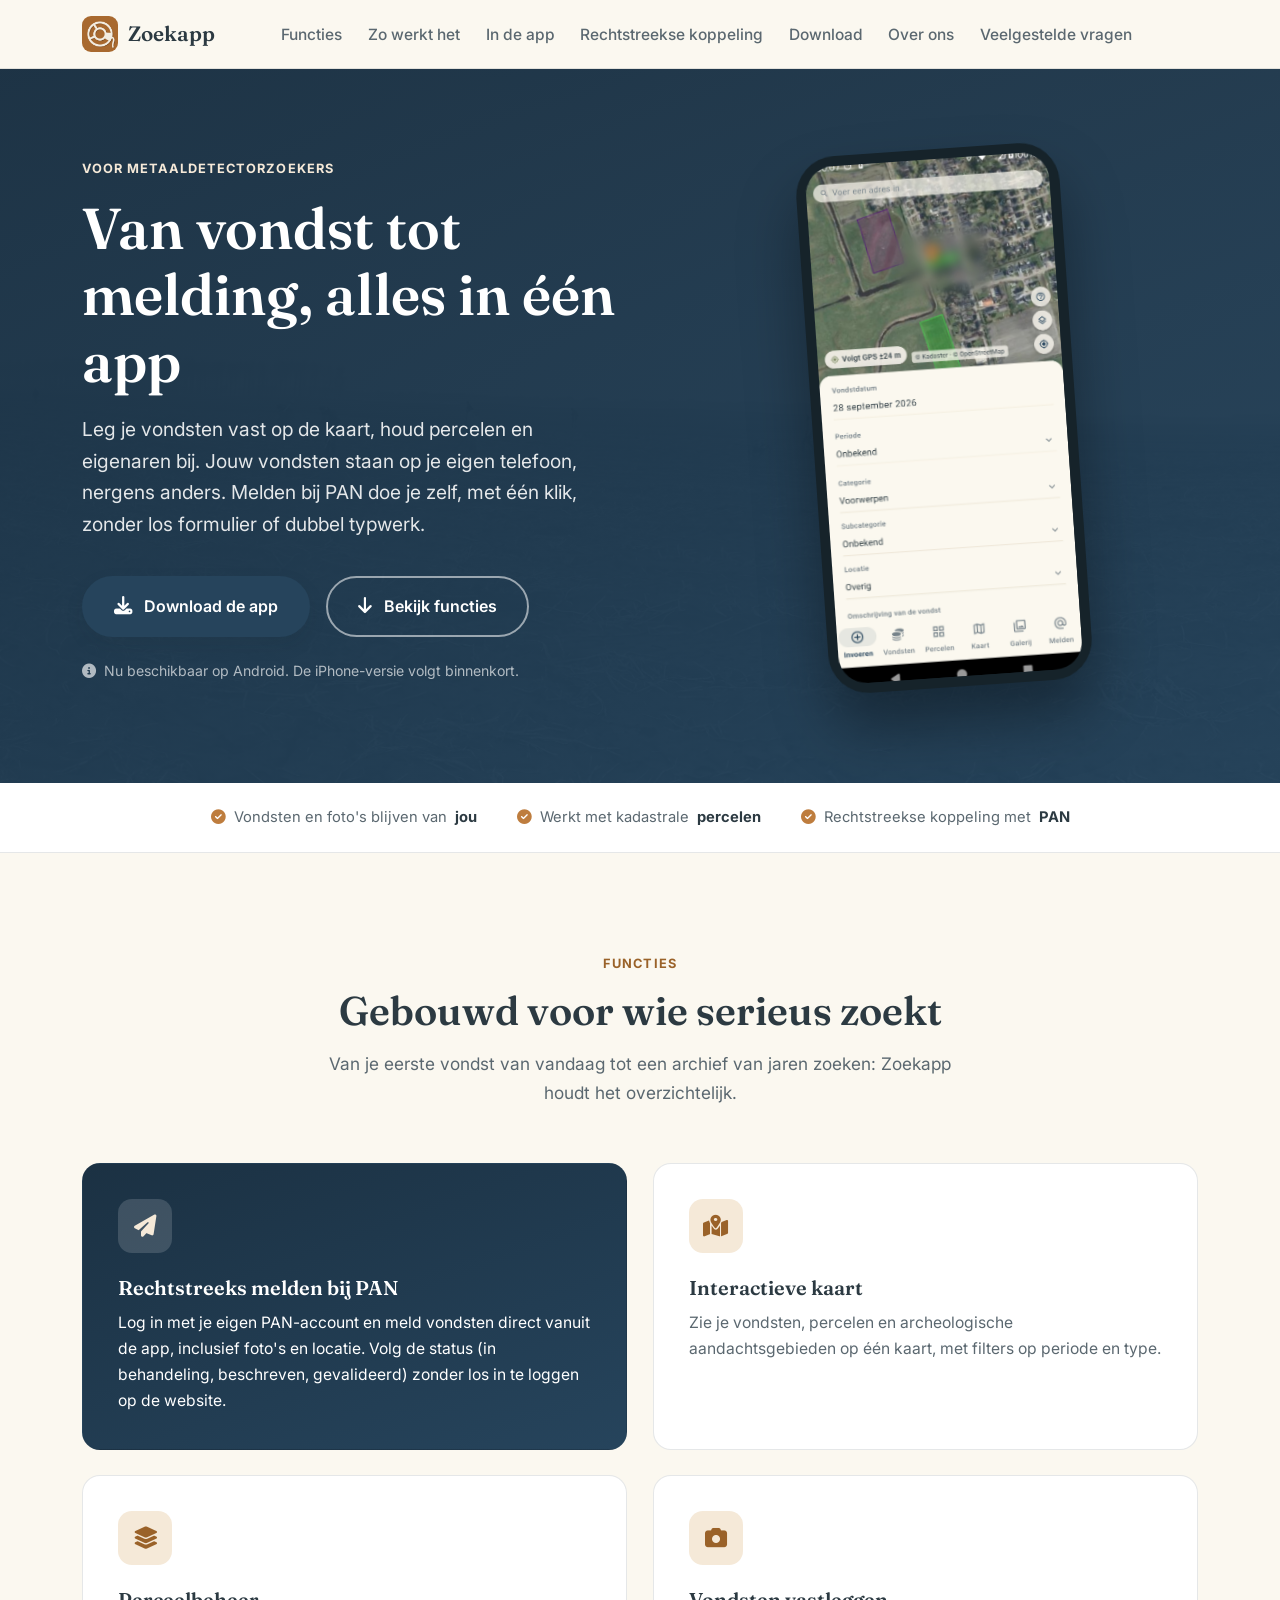
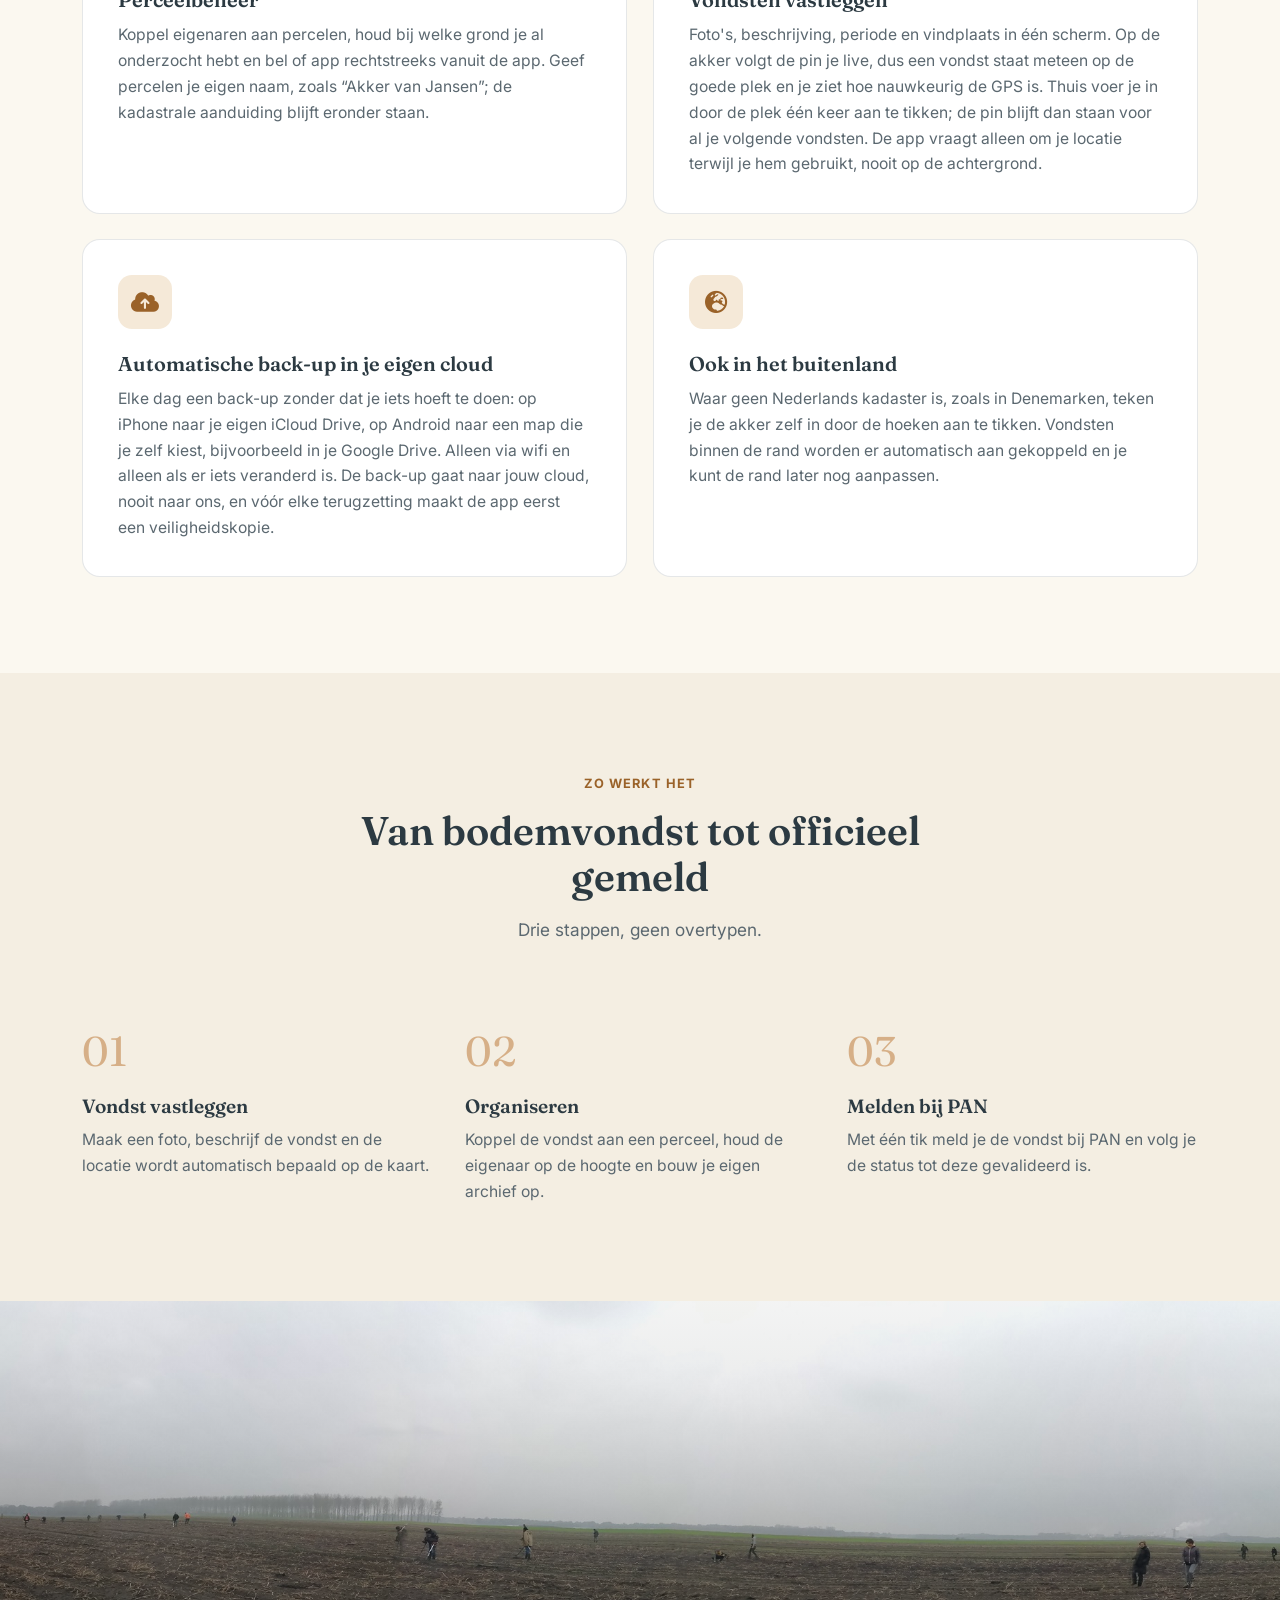
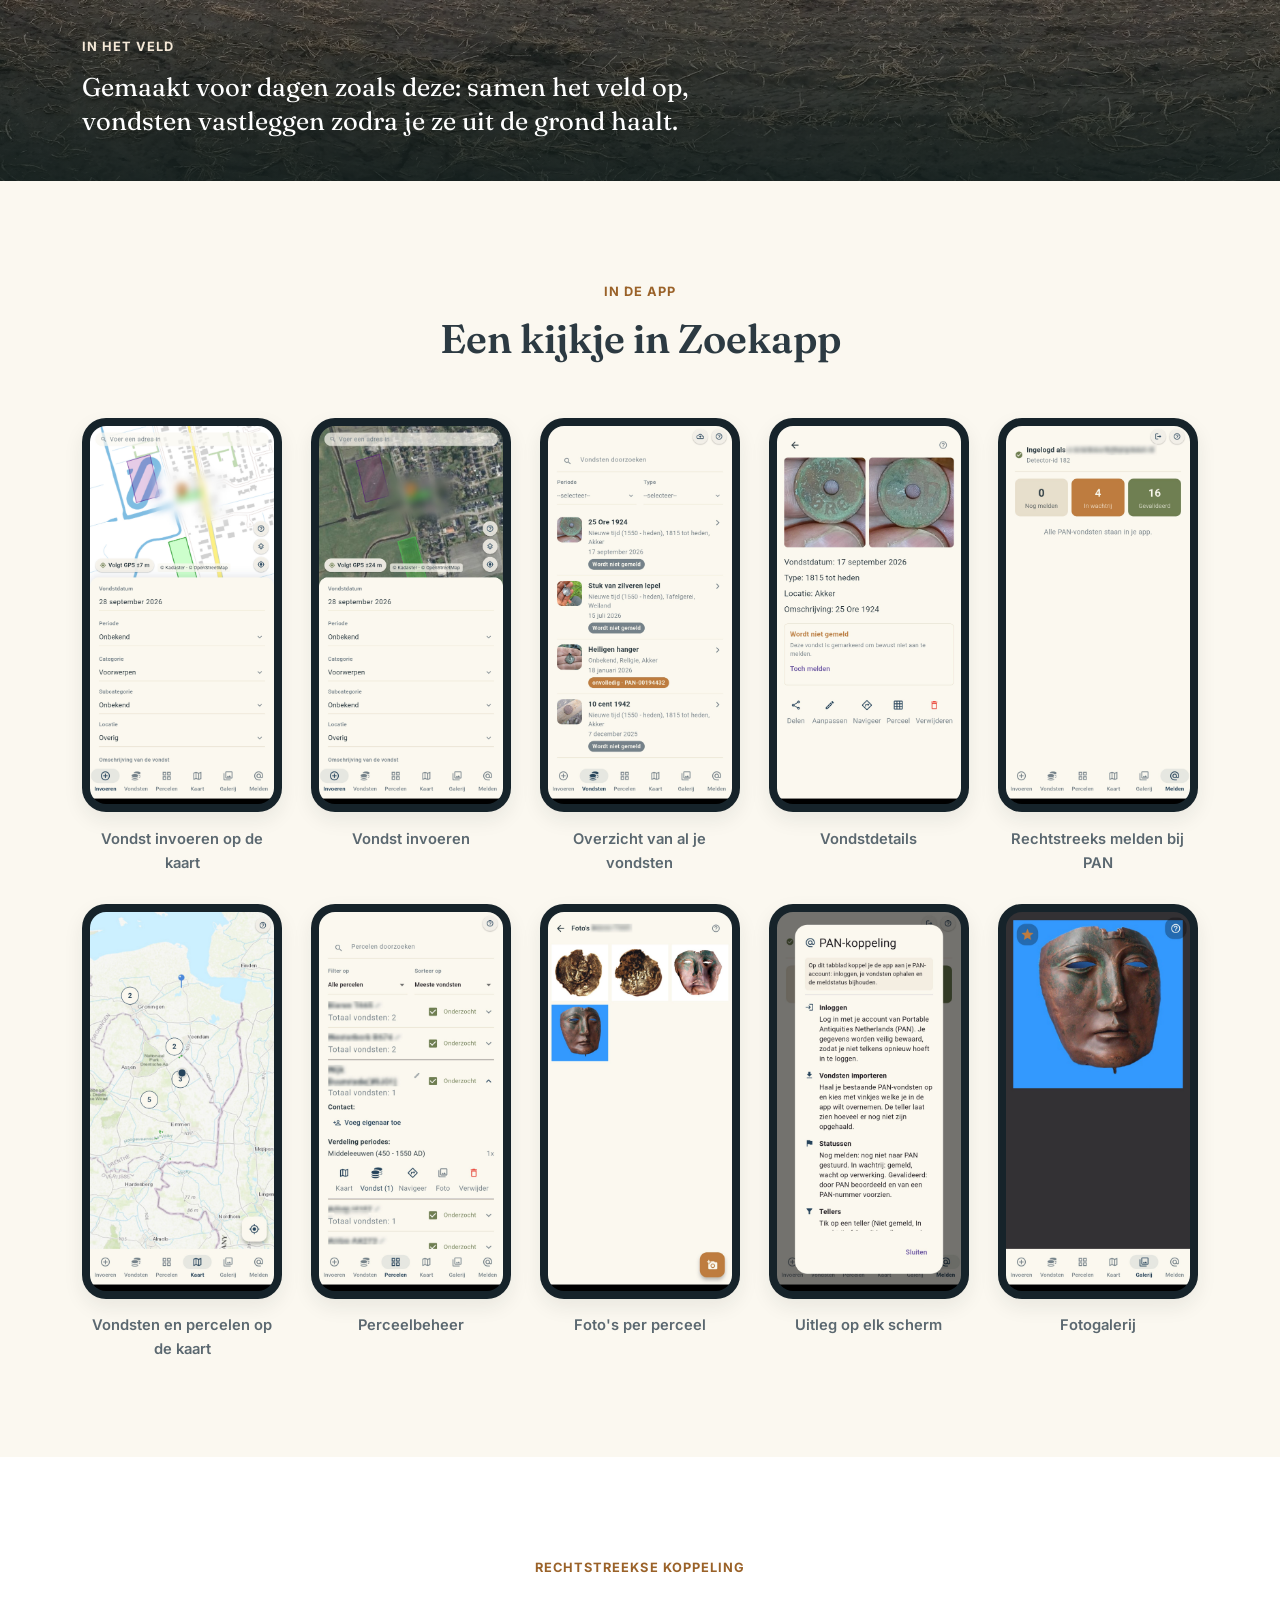
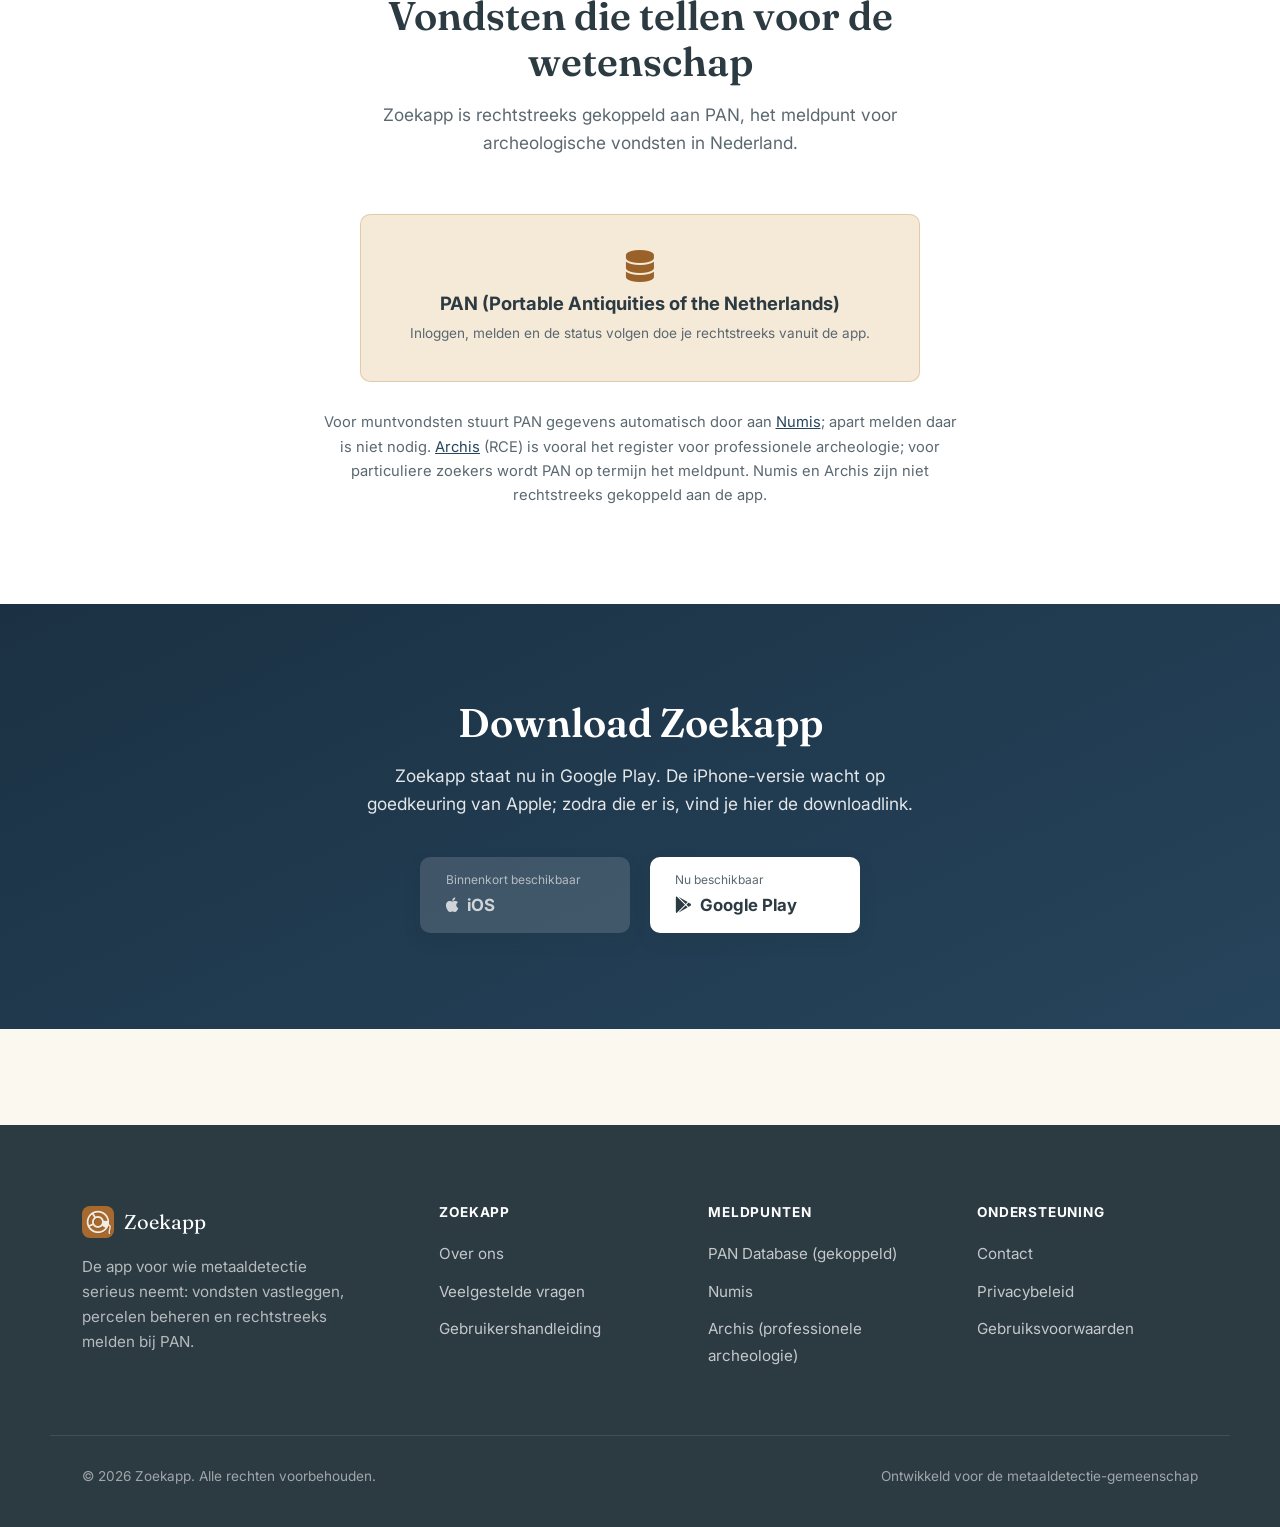
==== commit 48baf264: "Site bijwerken: app live in Google Play (Android-knop met link), iOS volgt binnenkort Co-Authored-By" ====
--- a/index.html
+++ b/index.html
@@ -591,7 +591,7 @@
                     <a href="#download" class="btn btn-primary"><i class="fas fa-download"></i> Download de app</a>
                     <a href="#functies" class="btn btn-ghost"><i class="fas fa-arrow-down"></i> Bekijk functies</a>
                 </div>
-                <p class="hero-note"><i class="fas fa-circle-info"></i> Momenteel in besloten test op iOS en Android. Publieke lancering volgt.</p>
+                <p class="hero-note"><i class="fas fa-circle-info"></i> Nu beschikbaar op Android. De iPhone-versie volgt binnenkort.</p>
             </div>
             <div class="hero-visual">
                 <div class="phone">
@@ -802,17 +802,17 @@
     <!-- CTA / download -->
     <section class="cta" id="download">
         <div class="container reveal">
-            <h2>Probeer Zoekapp als eerste</h2>
-            <p>De app is momenteel tussen testversies in. Zodra iOS en Android weer beschikbaar zijn, vind je hier de downloadlinks.</p>
+            <h2>Download Zoekapp</h2>
+            <p>Zoekapp staat nu in Google Play. De iPhone-versie wacht op goedkeuring van Apple; zodra die er is, vind je hier de downloadlink.</p>
             <div class="store-buttons">
                 <div class="store-btn disabled" aria-disabled="true">
                     <small>Binnenkort beschikbaar</small>
                     <strong><i class="fab fa-apple"></i> iOS</strong>
                 </div>
-                <div class="store-btn disabled" aria-disabled="true">
-                    <small>Binnenkort beschikbaar</small>
-                    <strong><i class="fab fa-google-play"></i> Android</strong>
-                </div>
+                <a class="store-btn" href="https://play.google.com/store/apps/details?id=nl.zoekapp.vondsten" target="_blank" rel="noopener">
+                    <small>Nu beschikbaar</small>
+                    <strong><i class="fab fa-google-play"></i> Google Play</strong>
+                </a>
             </div>
         </div>
     </section>
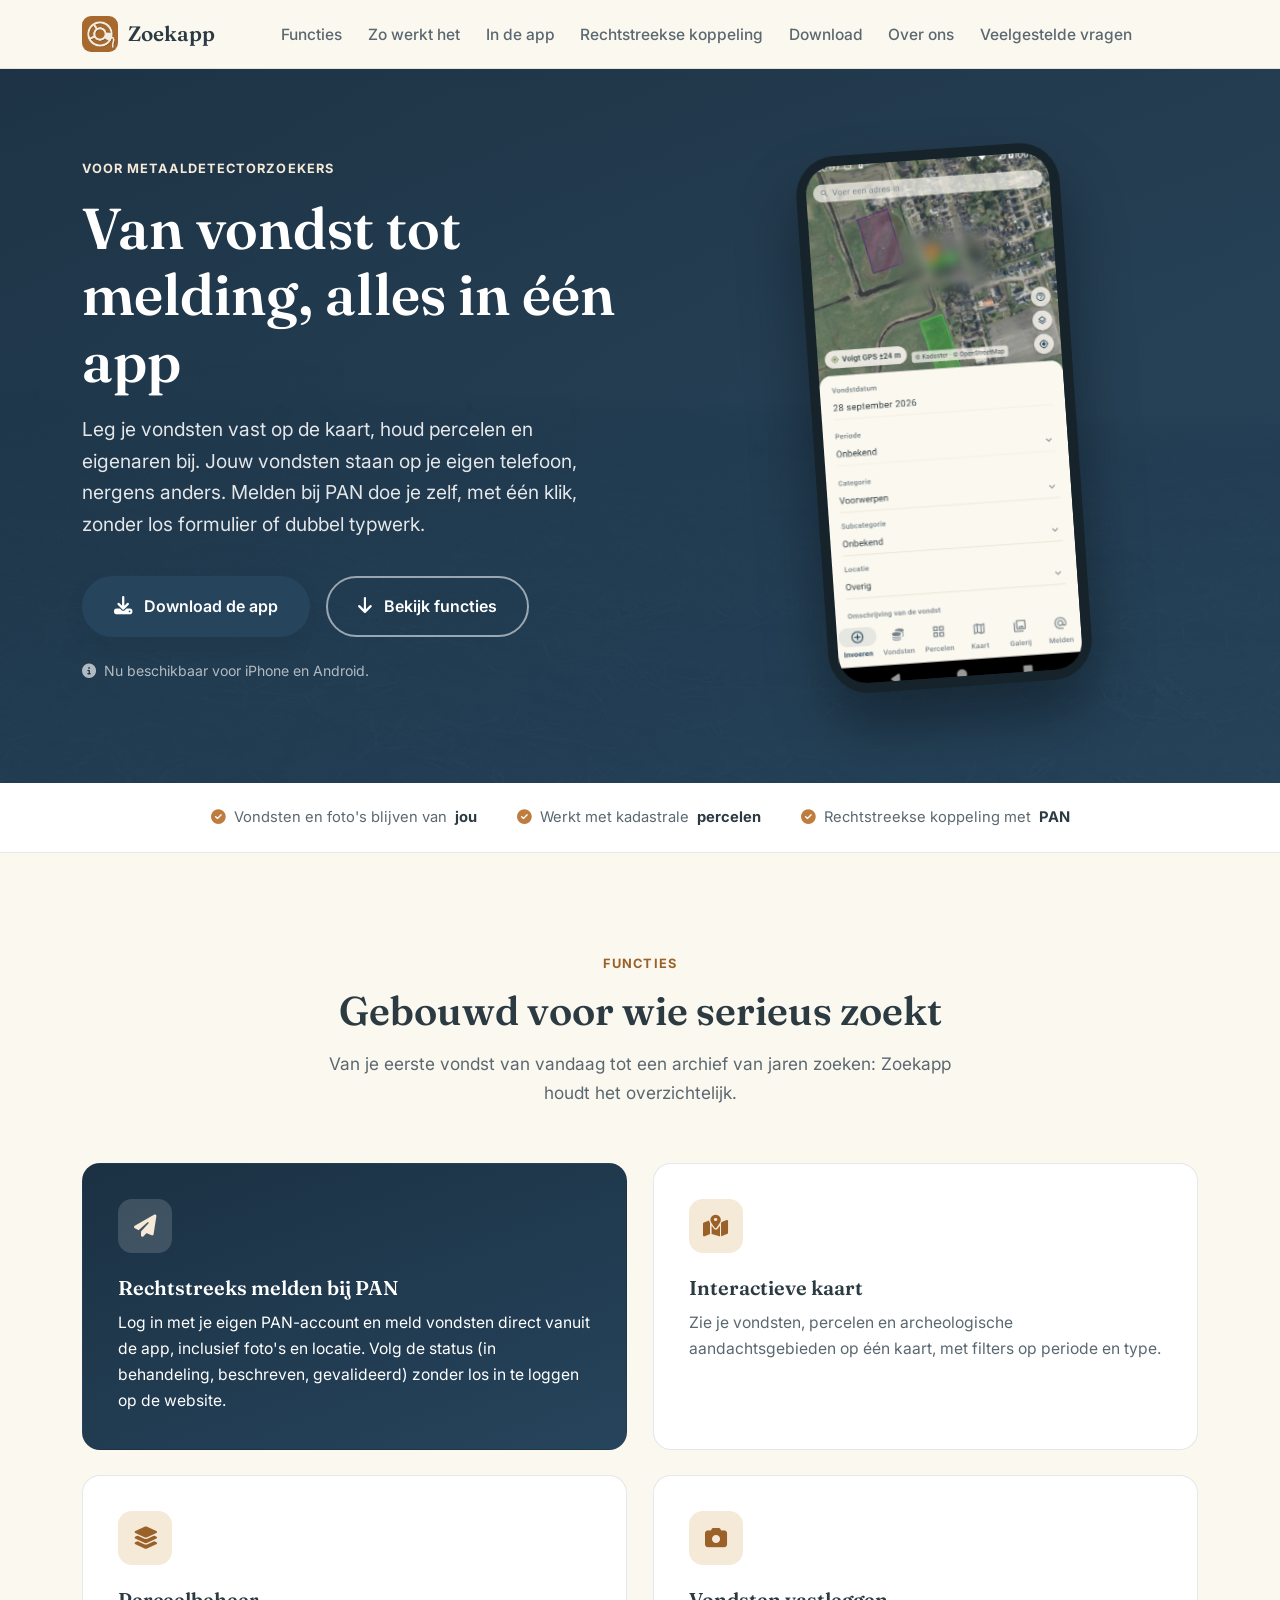
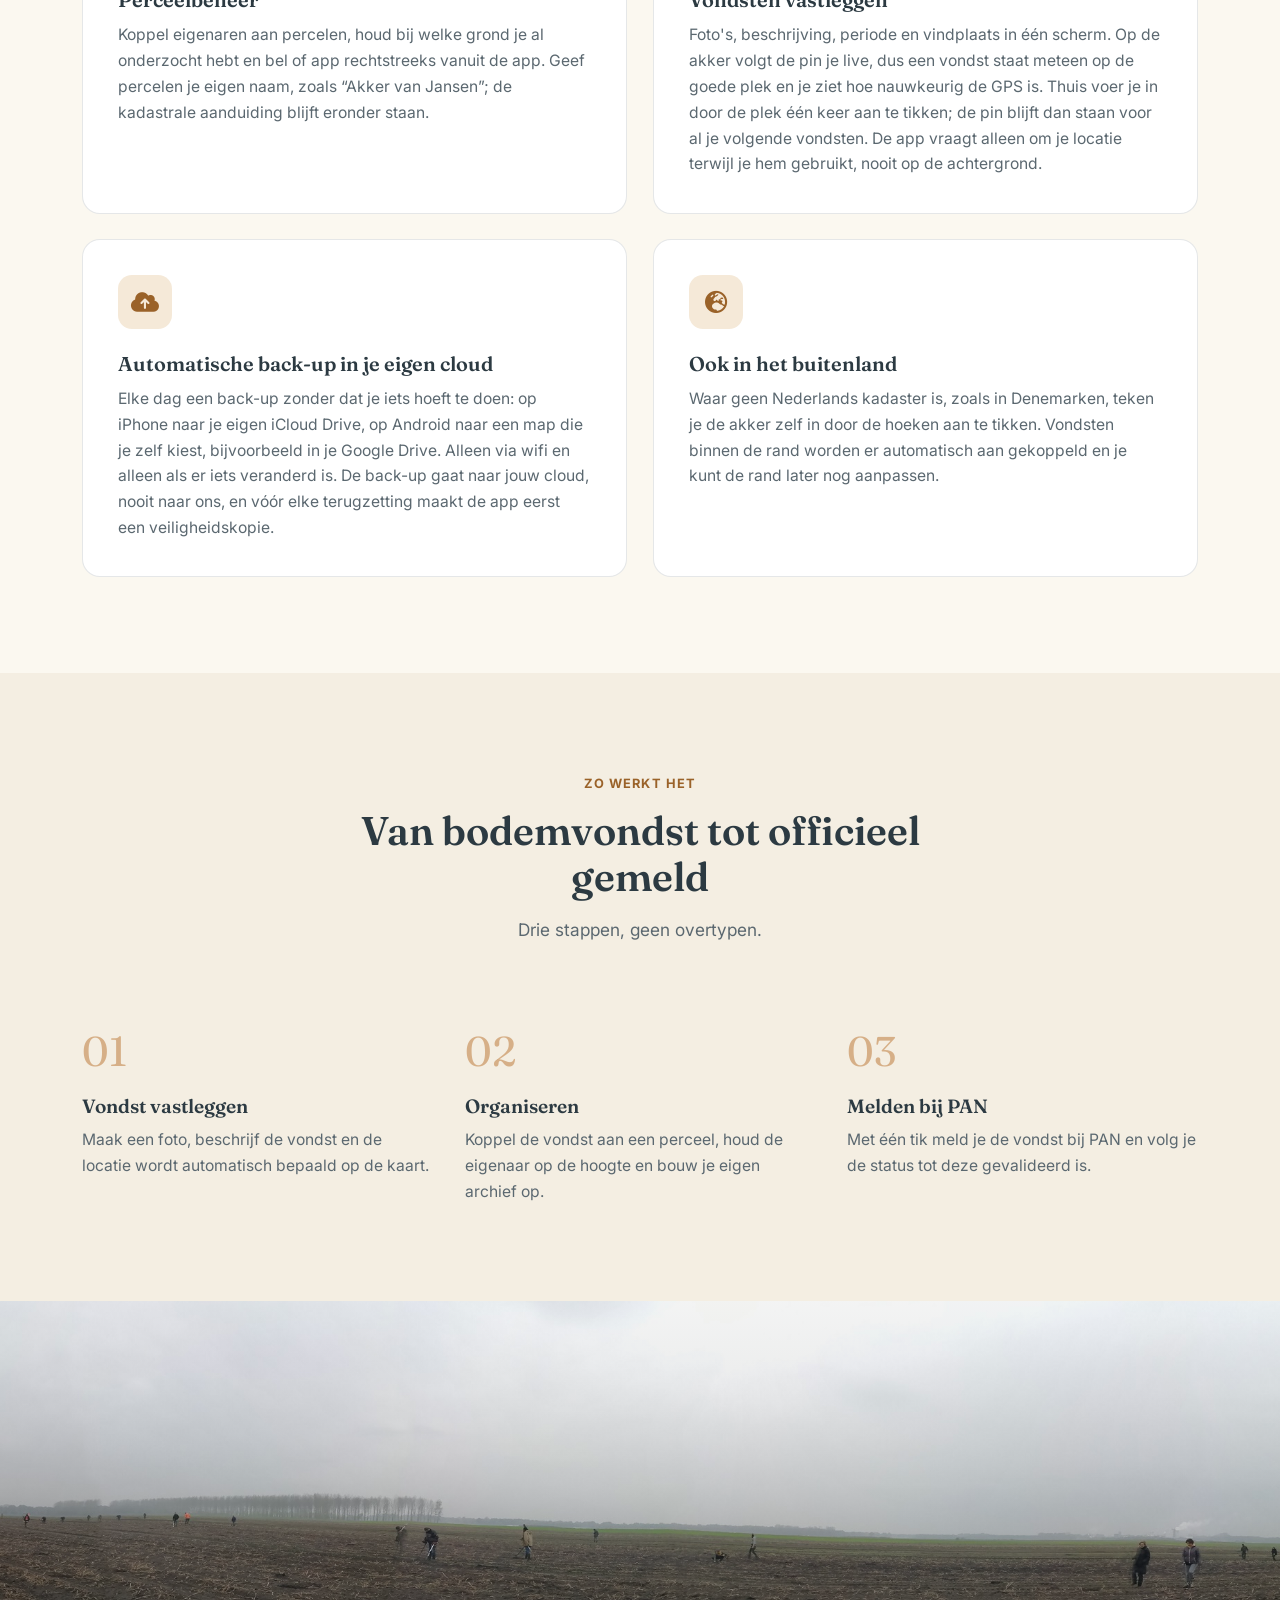
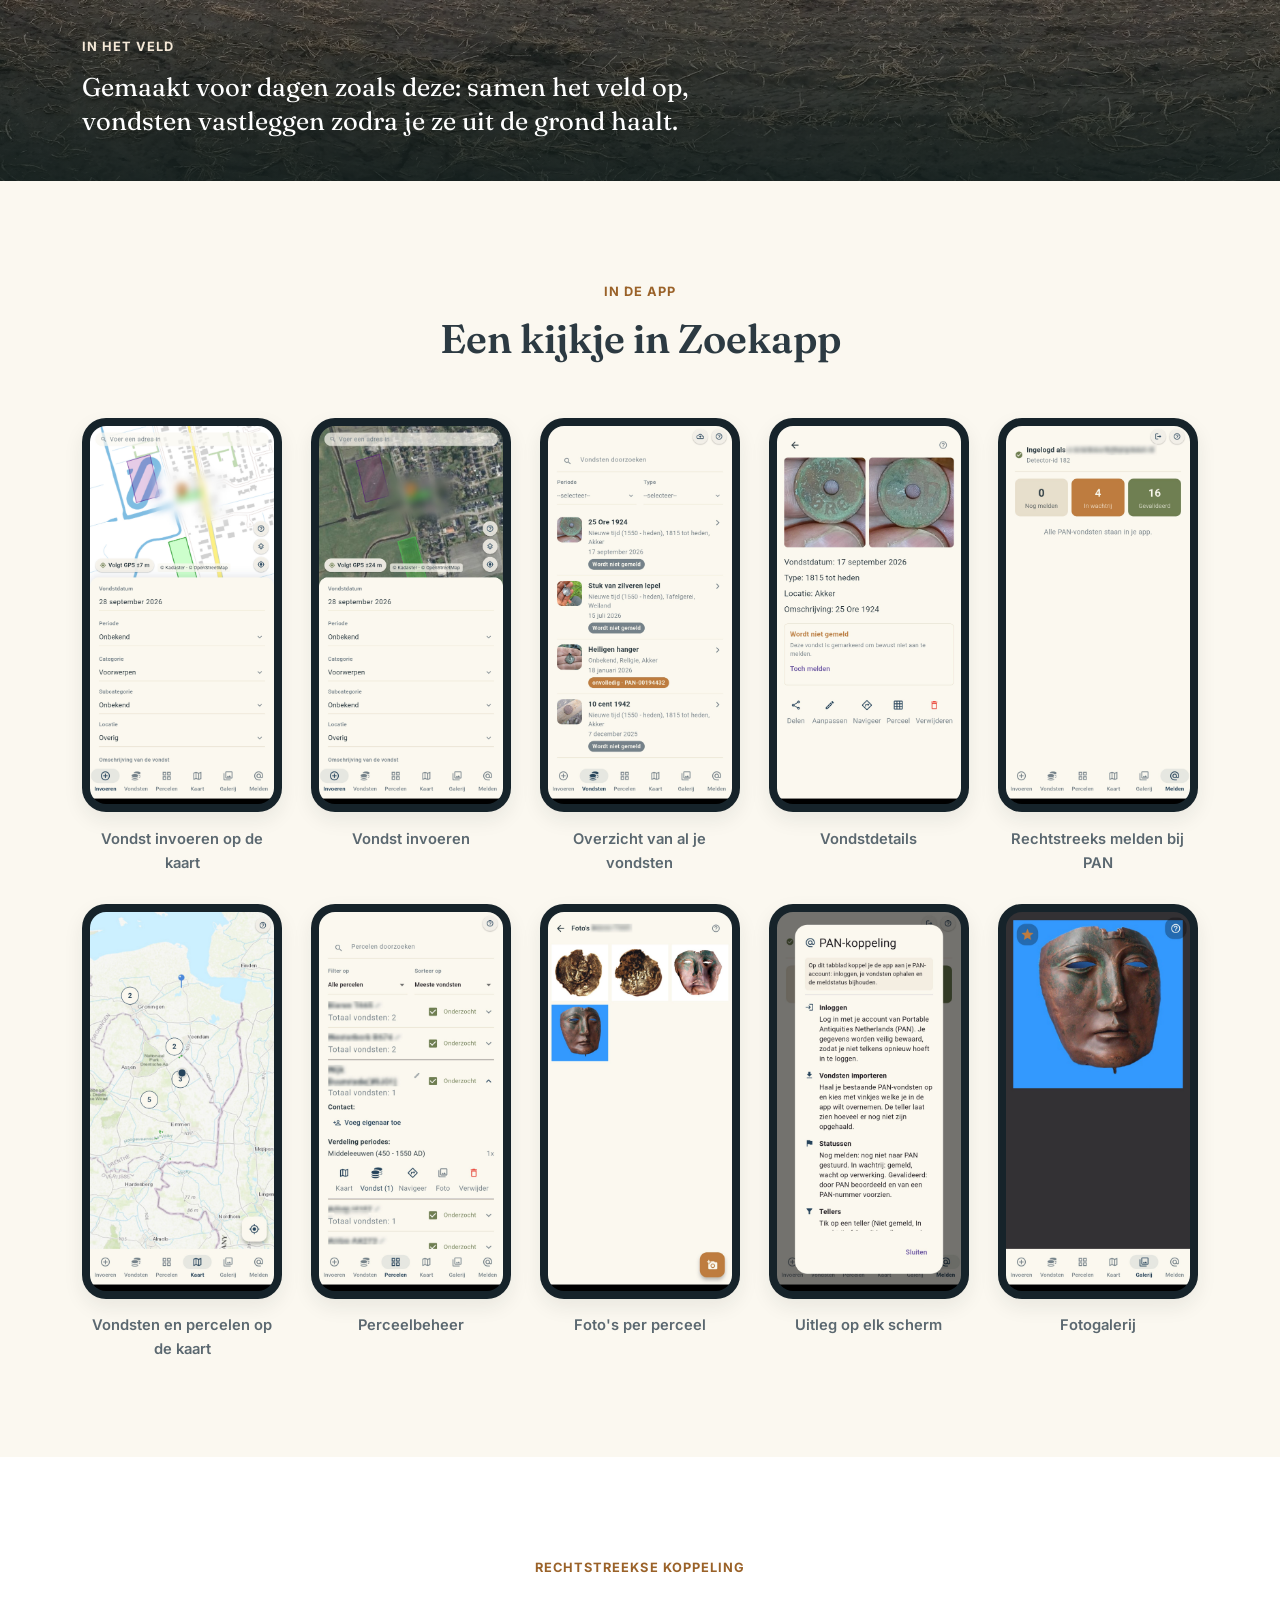
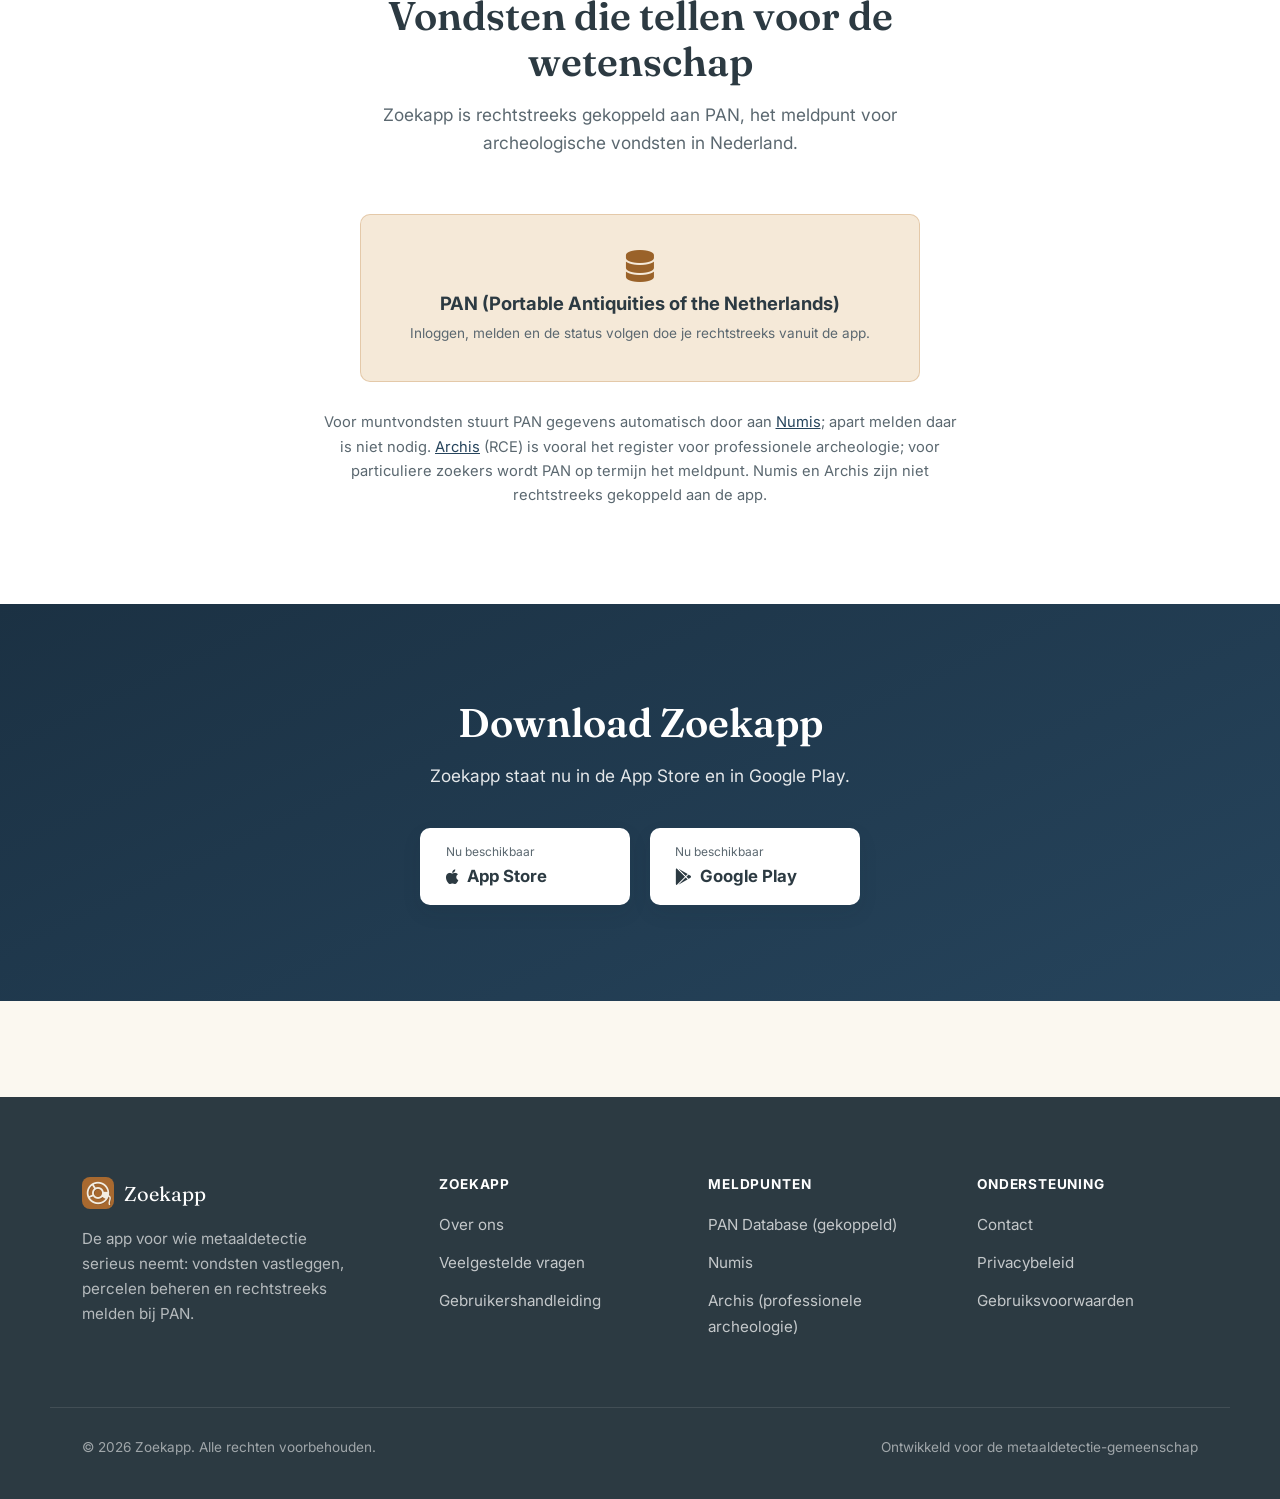
==== commit c3277f58: "Site bijwerken: app live in App Store (iOS-knop met link) Co-Authored-By: Claude Sonnet 5.5 <noreply" ====
--- a/index.html
+++ b/index.html
@@ -591,7 +591,7 @@
                     <a href="#download" class="btn btn-primary"><i class="fas fa-download"></i> Download de app</a>
                     <a href="#functies" class="btn btn-ghost"><i class="fas fa-arrow-down"></i> Bekijk functies</a>
                 </div>
-                <p class="hero-note"><i class="fas fa-circle-info"></i> Nu beschikbaar op Android. De iPhone-versie volgt binnenkort.</p>
+                <p class="hero-note"><i class="fas fa-circle-info"></i> Nu beschikbaar voor iPhone en Android.</p>
             </div>
             <div class="hero-visual">
                 <div class="phone">
@@ -803,12 +803,12 @@
     <section class="cta" id="download">
         <div class="container reveal">
             <h2>Download Zoekapp</h2>
-            <p>Zoekapp staat nu in Google Play. De iPhone-versie wacht op goedkeuring van Apple; zodra die er is, vind je hier de downloadlink.</p>
+            <p>Zoekapp staat nu in de App Store en in Google Play.</p>
             <div class="store-buttons">
-                <div class="store-btn disabled" aria-disabled="true">
-                    <small>Binnenkort beschikbaar</small>
-                    <strong><i class="fab fa-apple"></i> iOS</strong>
-                </div>
+                <a class="store-btn" href="https://apps.apple.com/nl/app/zoekapp-2-0/id6752777497" target="_blank" rel="noopener">
+                    <small>Nu beschikbaar</small>
+                    <strong><i class="fab fa-apple"></i> App Store</strong>
+                </a>
                 <a class="store-btn" href="https://play.google.com/store/apps/details?id=nl.zoekapp.vondsten" target="_blank" rel="noopener">
                     <small>Nu beschikbaar</small>
                     <strong><i class="fab fa-google-play"></i> Google Play</strong>
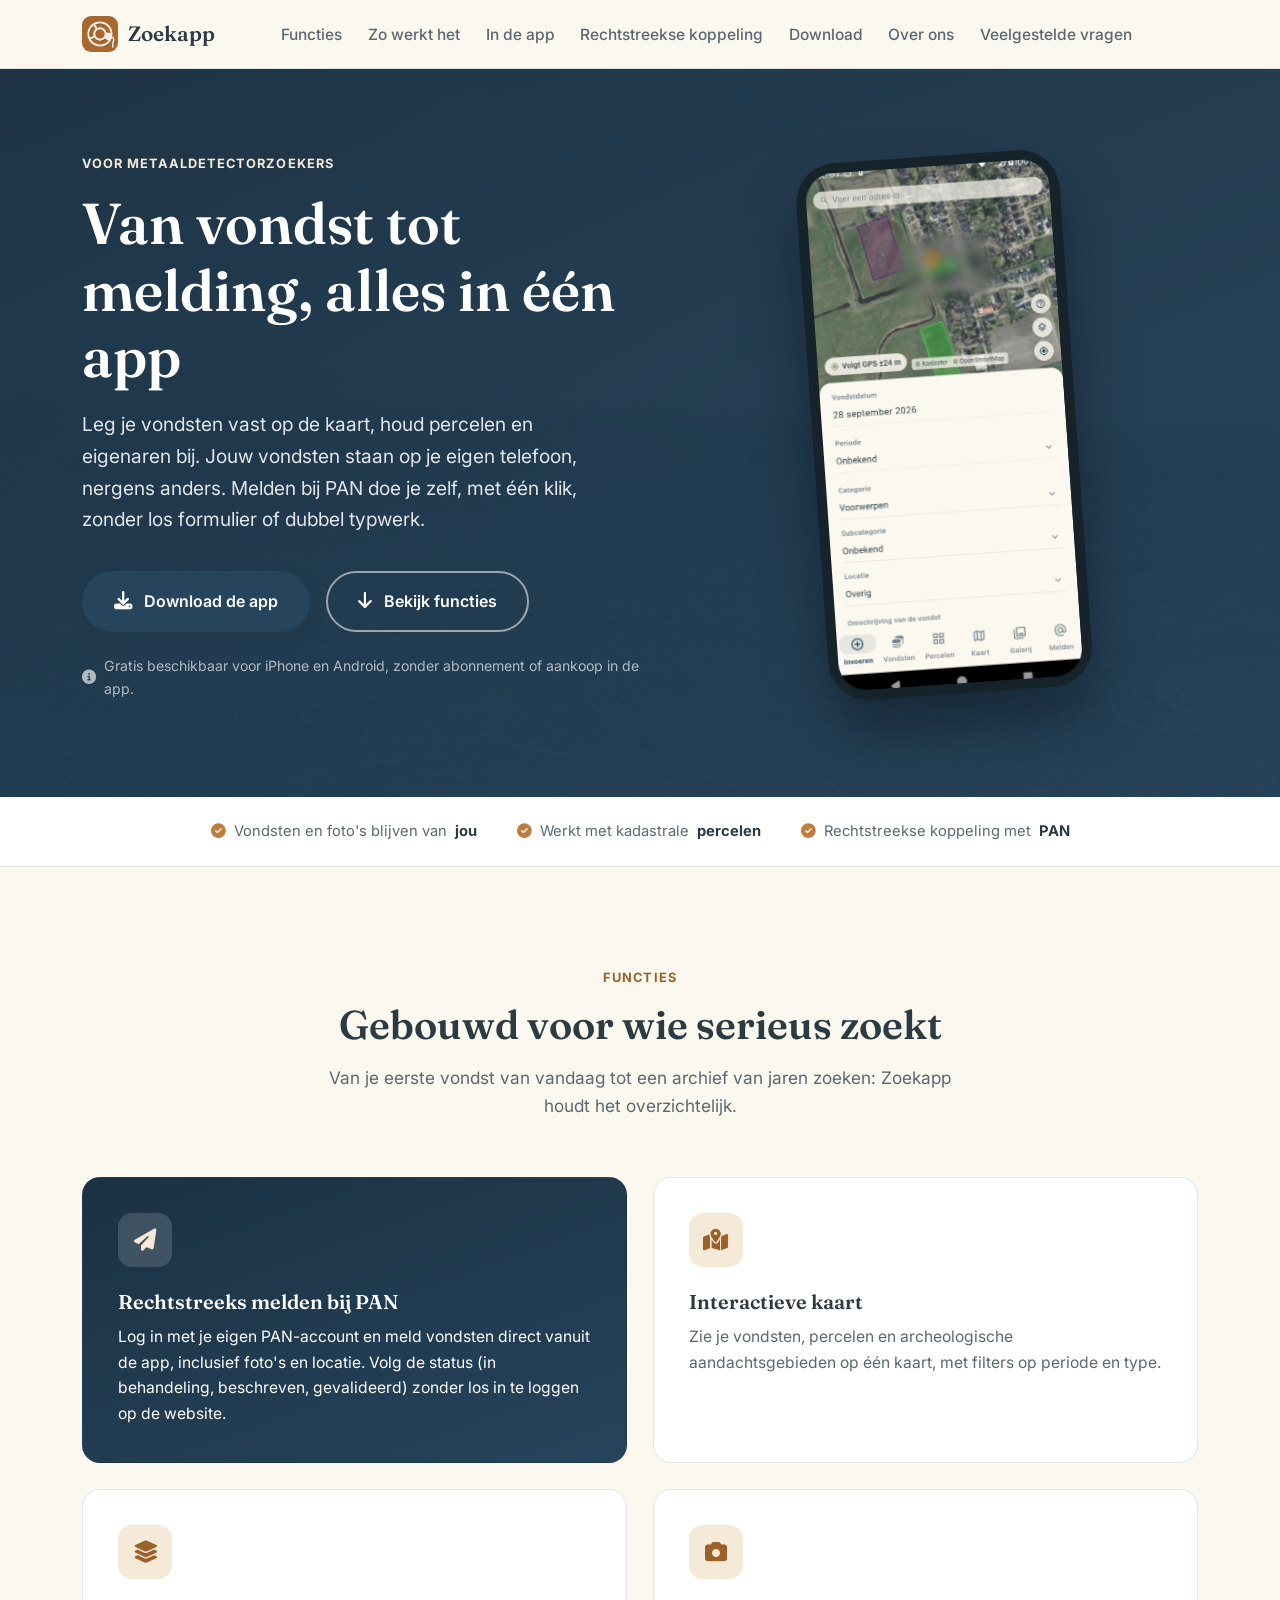
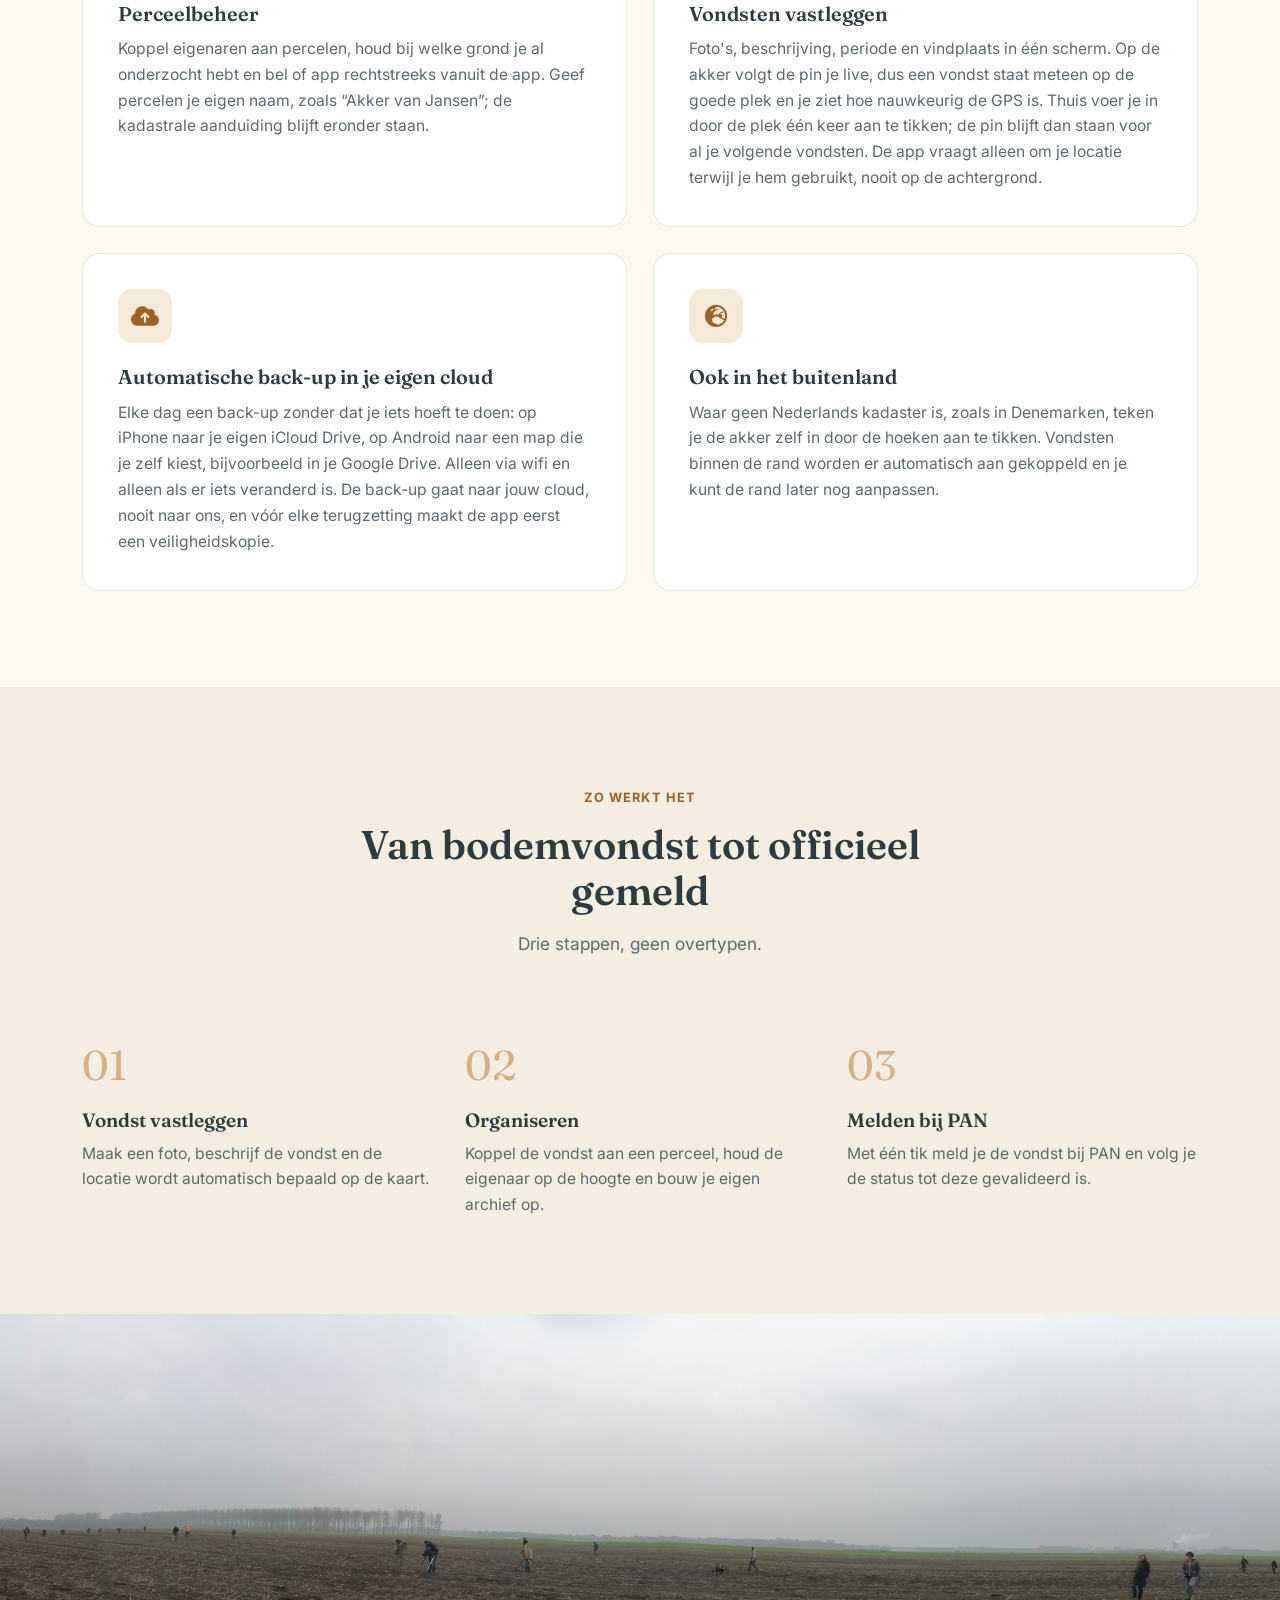
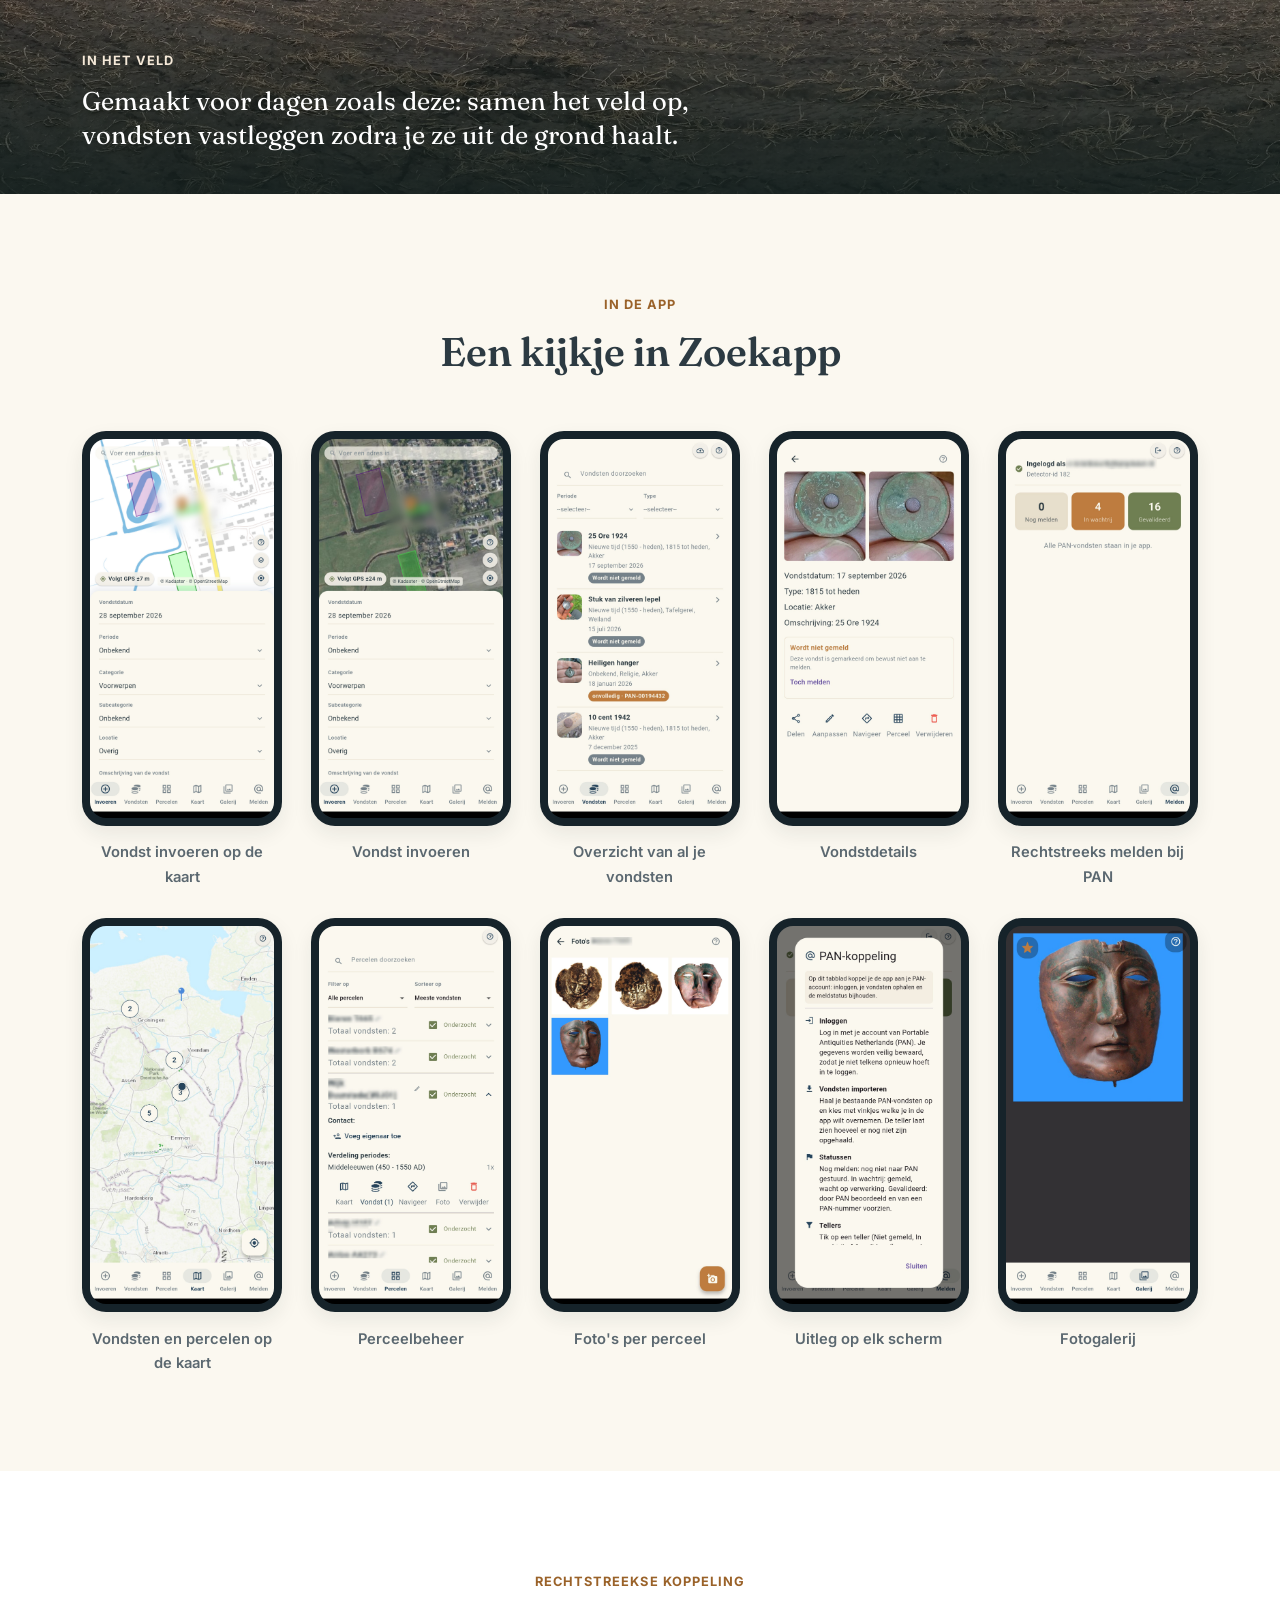
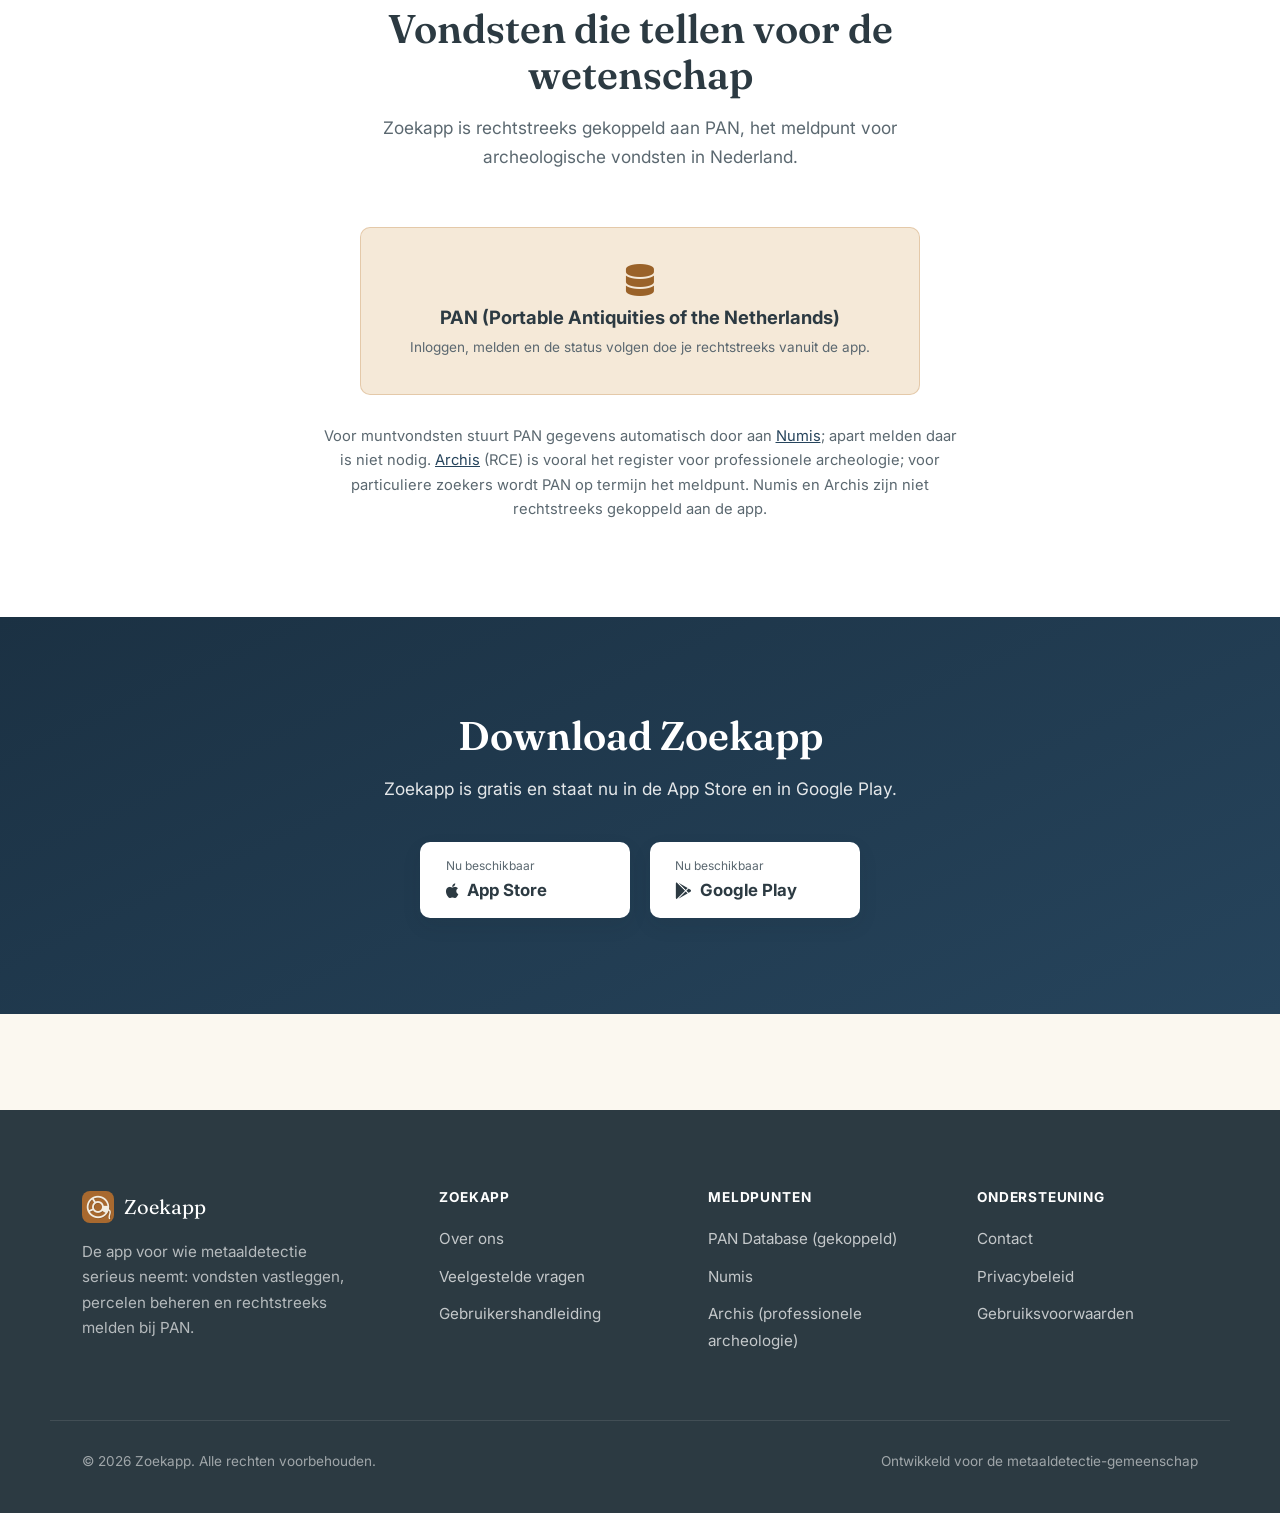
==== commit 5943df2b: "Homepage: vermelding dat de app gratis is (hero en downloadblok) Co-Authored-By: Claude Sonnet 5.5 <" ====
--- a/index.html
+++ b/index.html
@@ -5,6 +5,38 @@
     <meta name="viewport" content="width=device-width, initial-scale=1.0">
     <meta name="description" content="Zoekapp is de app voor metaaldetectorzoekers: leg vondsten vast op de kaart, beheer percelen en eigenaren, en meld vondsten rechtstreeks bij PAN.">
     <title>Zoekapp: vondsten vastleggen, percelen beheren, melden bij PAN</title>
+    <link rel="canonical" href="https://www.zoek-app.nl/">
+    <meta property="og:type" content="website">
+    <meta property="og:locale" content="nl_NL">
+    <meta property="og:site_name" content="Zoekapp">
+    <meta property="og:title" content="Zoekapp: vondsten vastleggen, percelen beheren, melden bij PAN">
+    <meta property="og:description" content="Zoekapp is de app voor metaaldetectorzoekers: leg vondsten vast op de kaart, beheer percelen en eigenaren, en meld vondsten rechtstreeks bij PAN.">
+    <meta property="og:url" content="https://www.zoek-app.nl/">
+    <meta property="og:image" content="https://www.zoek-app.nl/images/feature-image-zoekapp.png">
+    <meta name="twitter:card" content="summary_large_image">
+    <script type="application/ld+json">
+{
+  "@context": "https://schema.org",
+  "@type": "MobileApplication",
+  "name": "Zoekapp",
+  "alternateName": "Zoek-app",
+  "url": "https://www.zoek-app.nl/",
+  "description": "Gratis app voor metaaldetectorzoekers in Nederland: vondsten vastleggen op de kaart, percelen en eigenaren beheren en vondsten rechtstreeks melden bij PAN (Portable Antiquities of the Netherlands).",
+  "applicationCategory": "UtilitiesApplication",
+  "operatingSystem": "iOS, Android",
+  "inLanguage": "nl",
+  "offers": {
+    "@type": "Offer",
+    "price": "0",
+    "priceCurrency": "EUR"
+  },
+  "downloadUrl": [
+    "https://apps.apple.com/nl/app/zoekapp-2-0/id6752777497",
+    "https://play.google.com/store/apps/details?id=nl.zoekapp.vondsten"
+  ],
+  "image": "https://www.zoek-app.nl/images/icoon-zoekapp.png"
+}
+    </script>
     <link rel="icon" href="images/icoon-zoekapp.png">
     <link rel="preconnect" href="https://fonts.googleapis.com">
     <link rel="preconnect" href="https://fonts.gstatic.com" crossorigin>
@@ -591,7 +623,7 @@
                     <a href="#download" class="btn btn-primary"><i class="fas fa-download"></i> Download de app</a>
                     <a href="#functies" class="btn btn-ghost"><i class="fas fa-arrow-down"></i> Bekijk functies</a>
                 </div>
-                <p class="hero-note"><i class="fas fa-circle-info"></i> Nu beschikbaar voor iPhone en Android.</p>
+                <p class="hero-note"><i class="fas fa-circle-info"></i> Gratis beschikbaar voor iPhone en Android, zonder abonnement of aankoop in de app.</p>
             </div>
             <div class="hero-visual">
                 <div class="phone">
@@ -803,7 +835,7 @@
     <section class="cta" id="download">
         <div class="container reveal">
             <h2>Download Zoekapp</h2>
-            <p>Zoekapp staat nu in de App Store en in Google Play.</p>
+            <p>Zoekapp is gratis en staat nu in de App Store en in Google Play.</p>
             <div class="store-buttons">
                 <a class="store-btn" href="https://apps.apple.com/nl/app/zoekapp-2-0/id6752777497" target="_blank" rel="noopener">
                     <small>Nu beschikbaar</small>
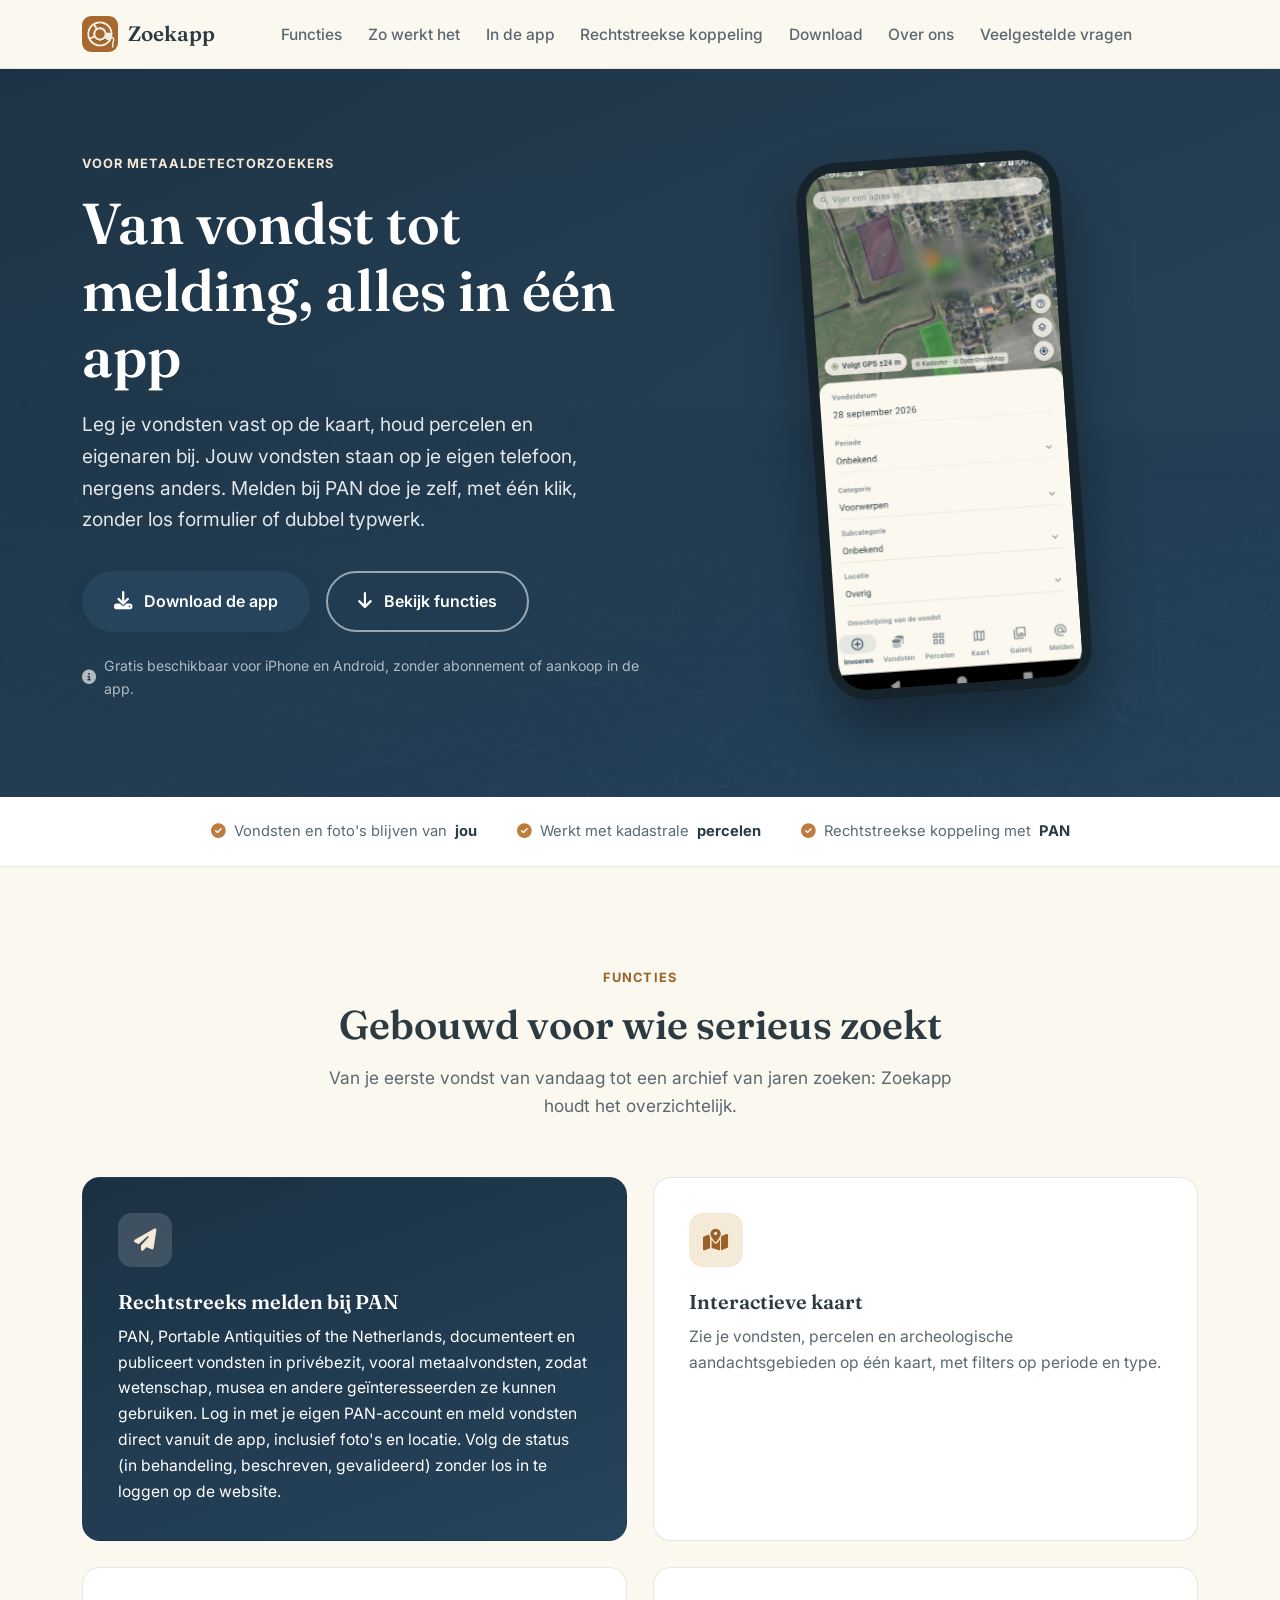
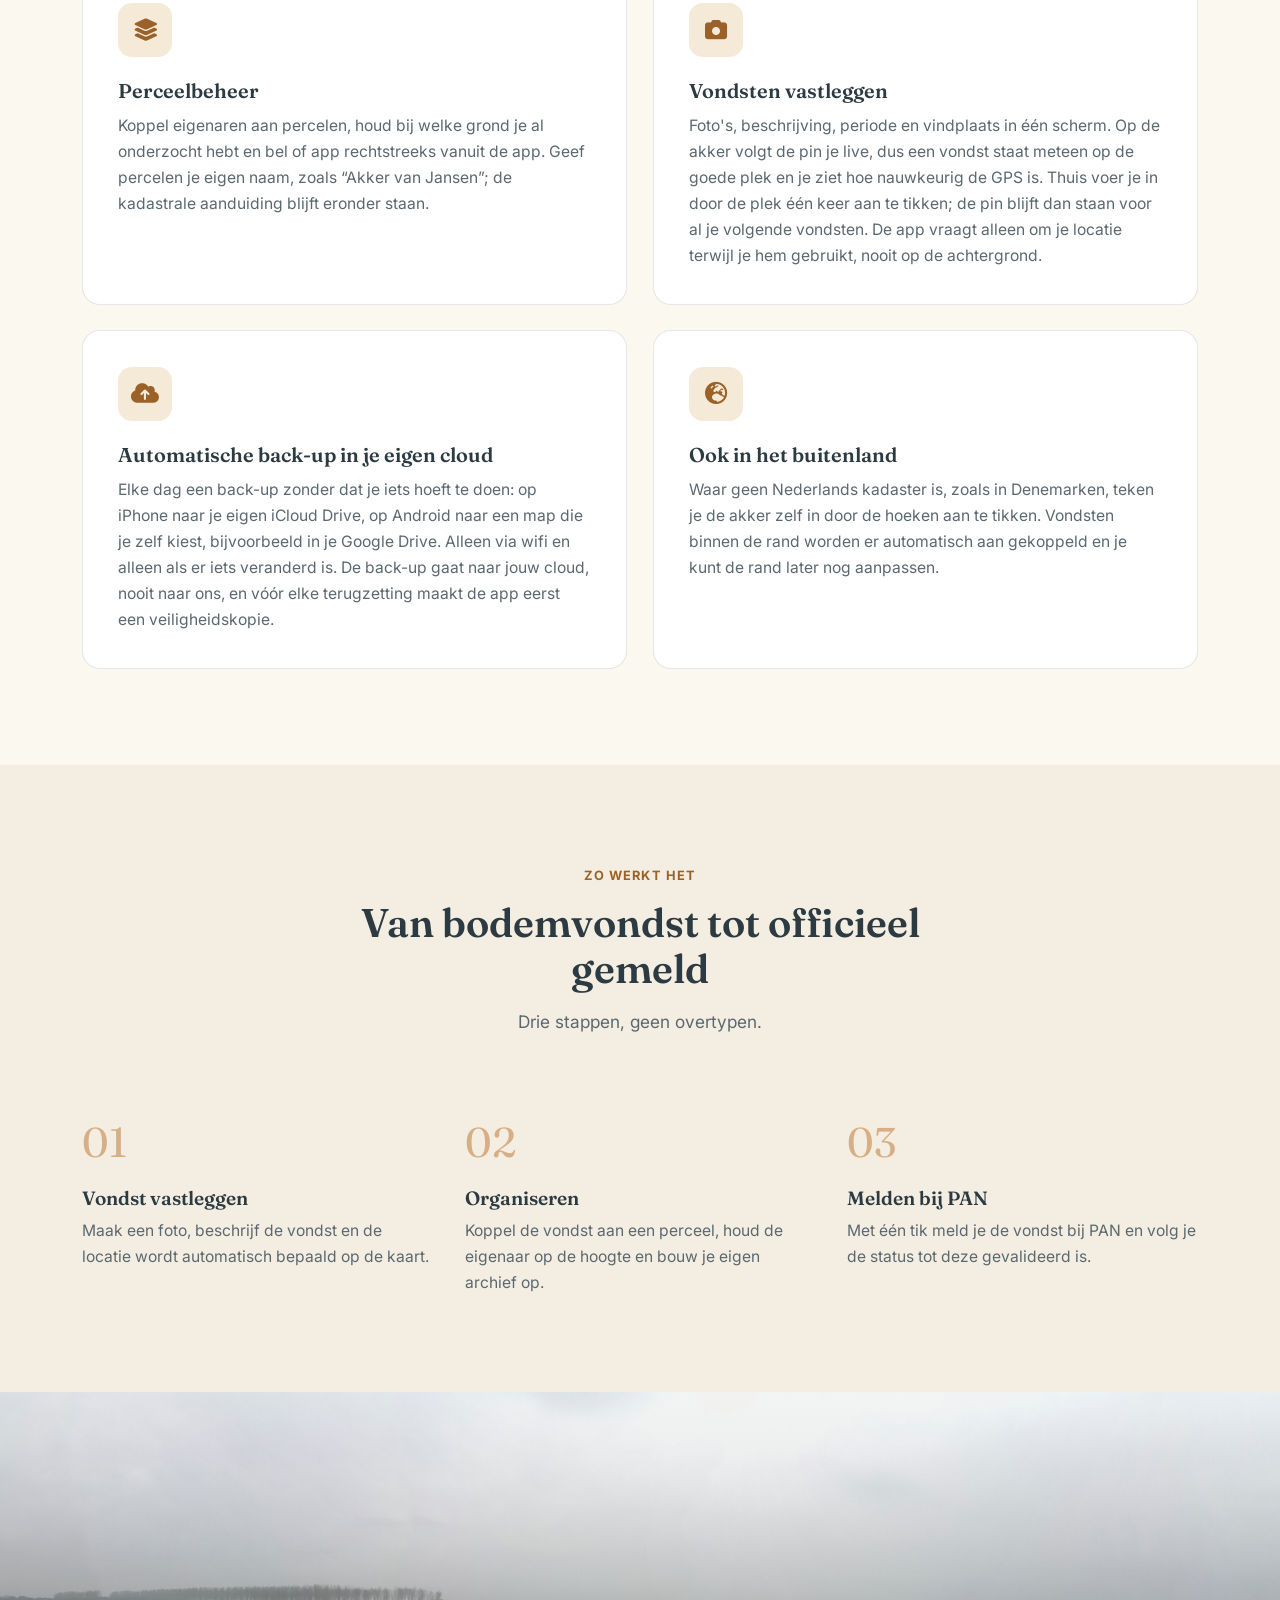
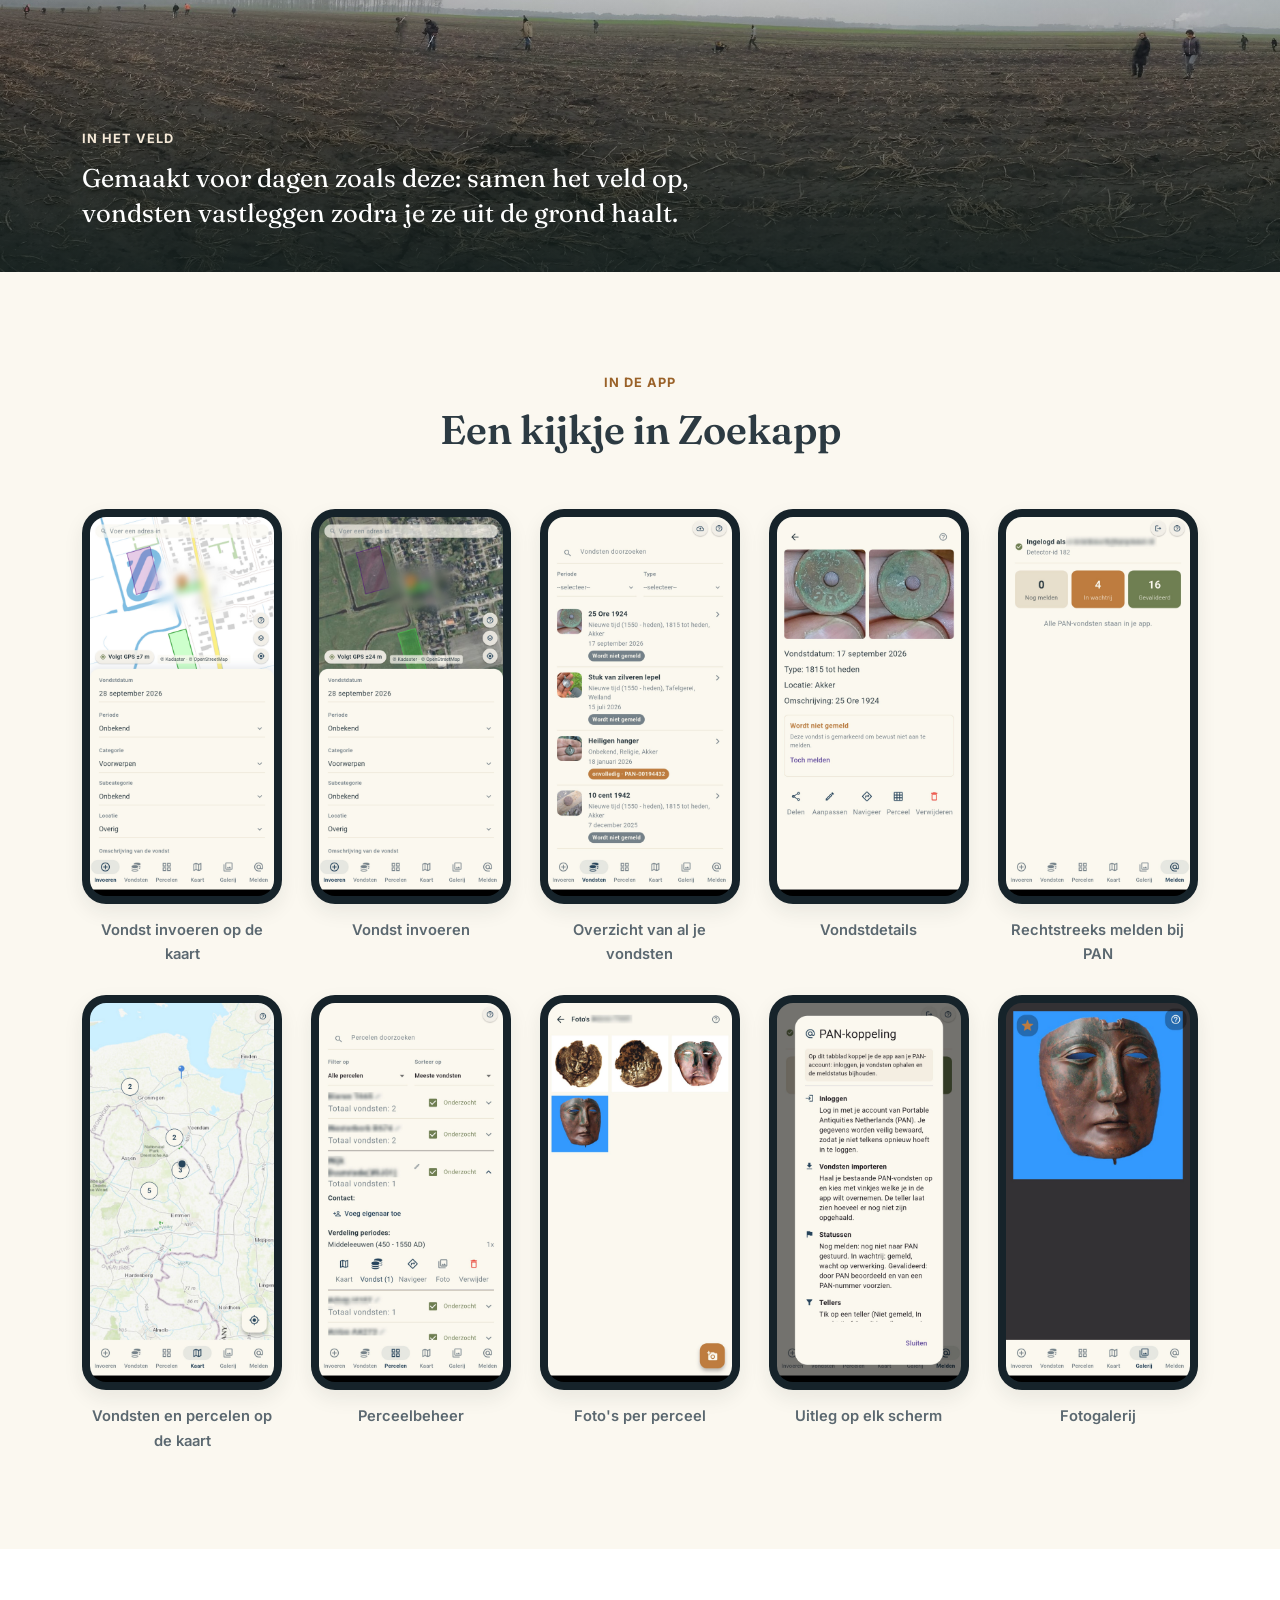
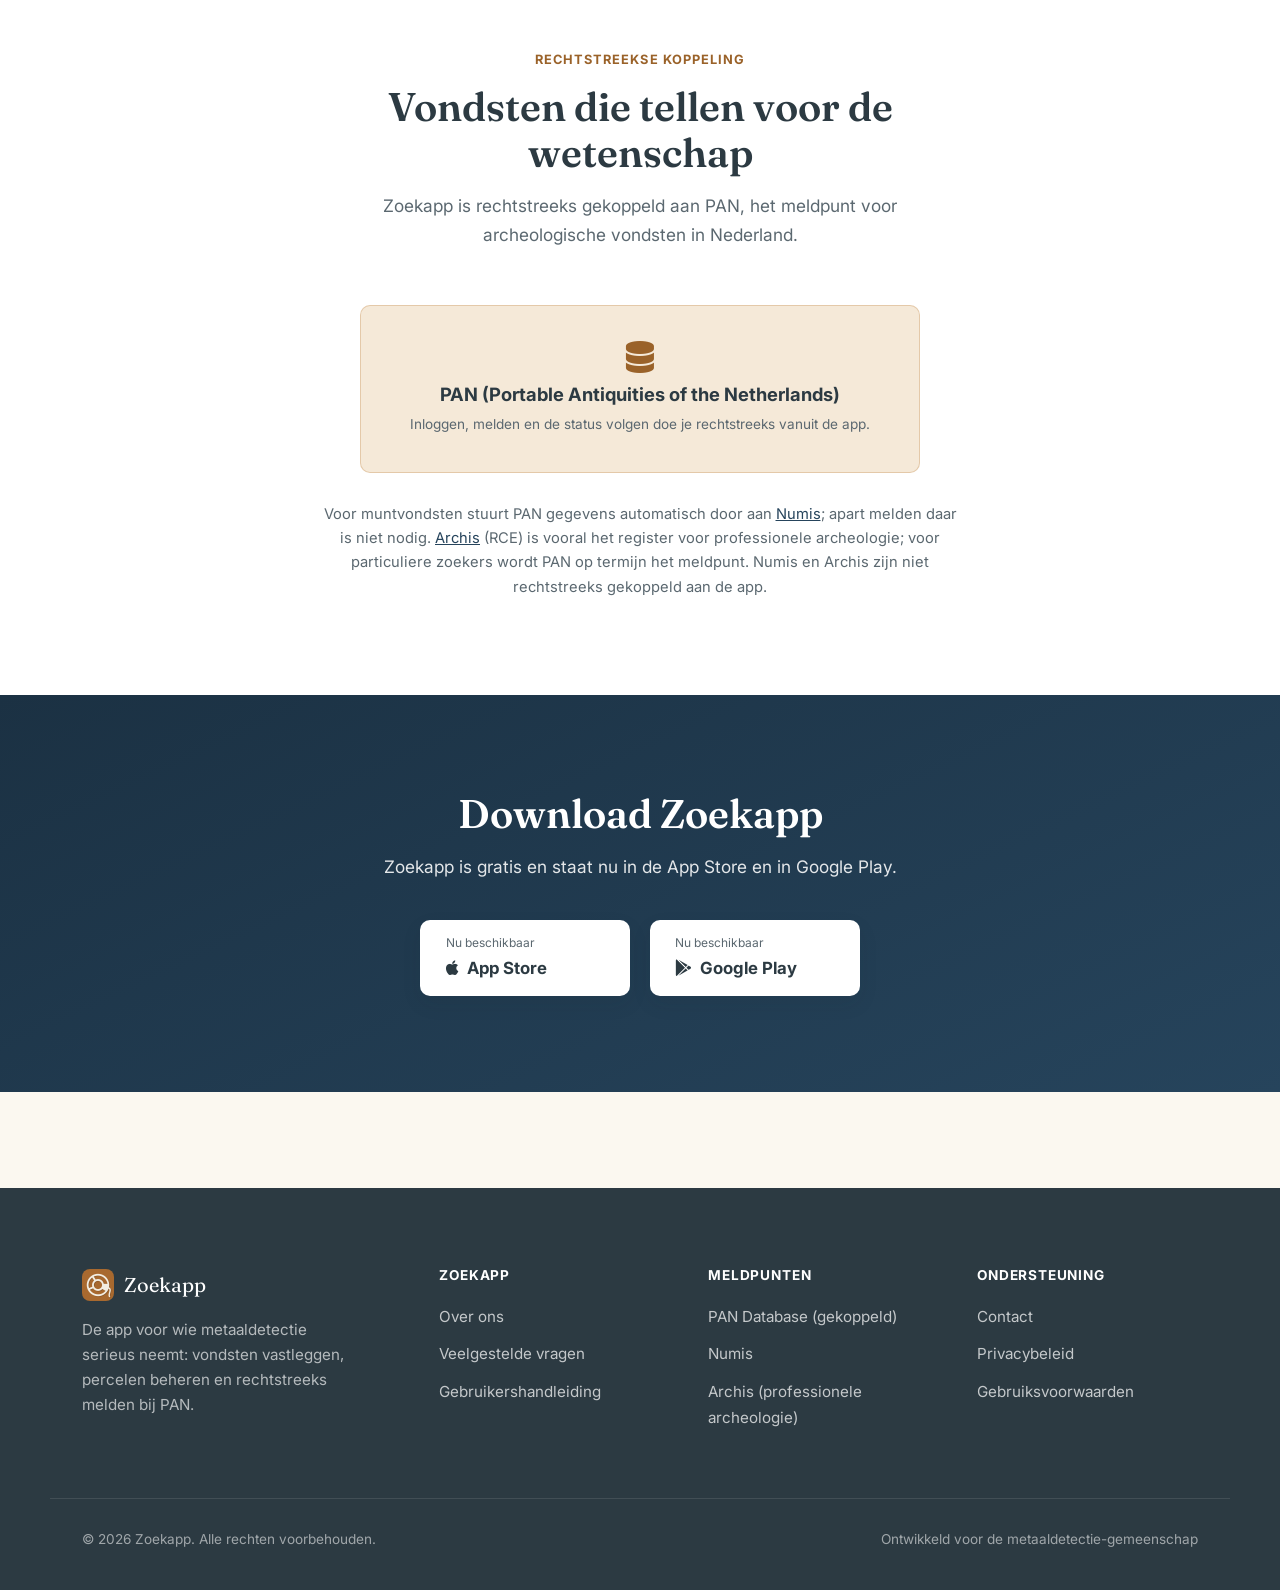
==== commit 5dfe9cf3: "Homepage: uitleg over PAN in functiekaart Co-Authored-By: Claude Sonnet 5.5 <noreply@anthropic.com>" ====
--- a/index.html
+++ b/index.html
@@ -655,7 +655,7 @@
                 <div class="feature-card featured reveal">
                     <div class="feature-icon"><i class="fas fa-paper-plane"></i></div>
                     <h3>Rechtstreeks melden bij PAN</h3>
-                    <p>Log in met je eigen PAN-account en meld vondsten direct vanuit de app, inclusief foto's en locatie. Volg de status (in behandeling, beschreven, gevalideerd) zonder los in te loggen op de website.</p>
+                    <p>PAN, Portable Antiquities of the Netherlands, documenteert en publiceert vondsten in priv&eacute;bezit, vooral metaalvondsten, zodat wetenschap, musea en andere geïnteresseerden ze kunnen gebruiken. Log in met je eigen PAN-account en meld vondsten direct vanuit de app, inclusief foto's en locatie. Volg de status (in behandeling, beschreven, gevalideerd) zonder los in te loggen op de website.</p>
                 </div>
                 <div class="feature-card reveal">
                     <div class="feature-icon"><i class="fas fa-map-marked-alt"></i></div>
